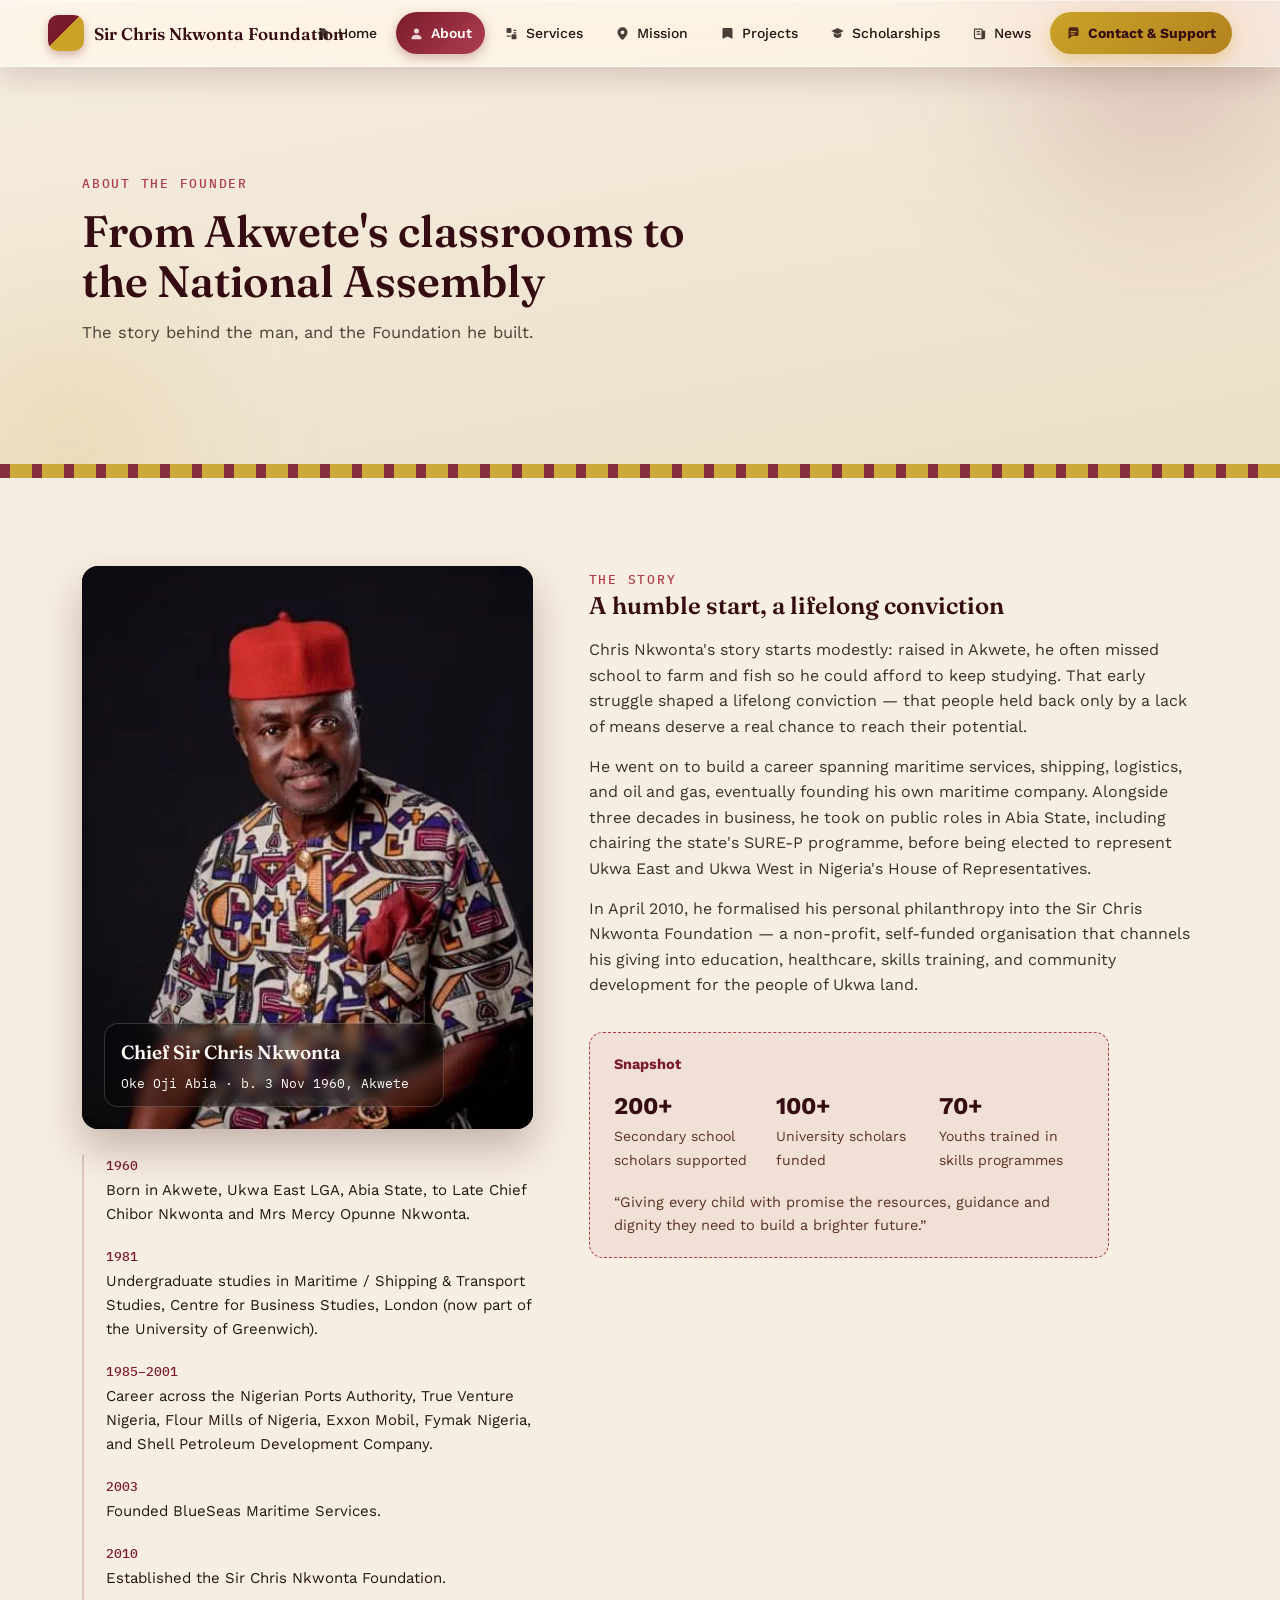
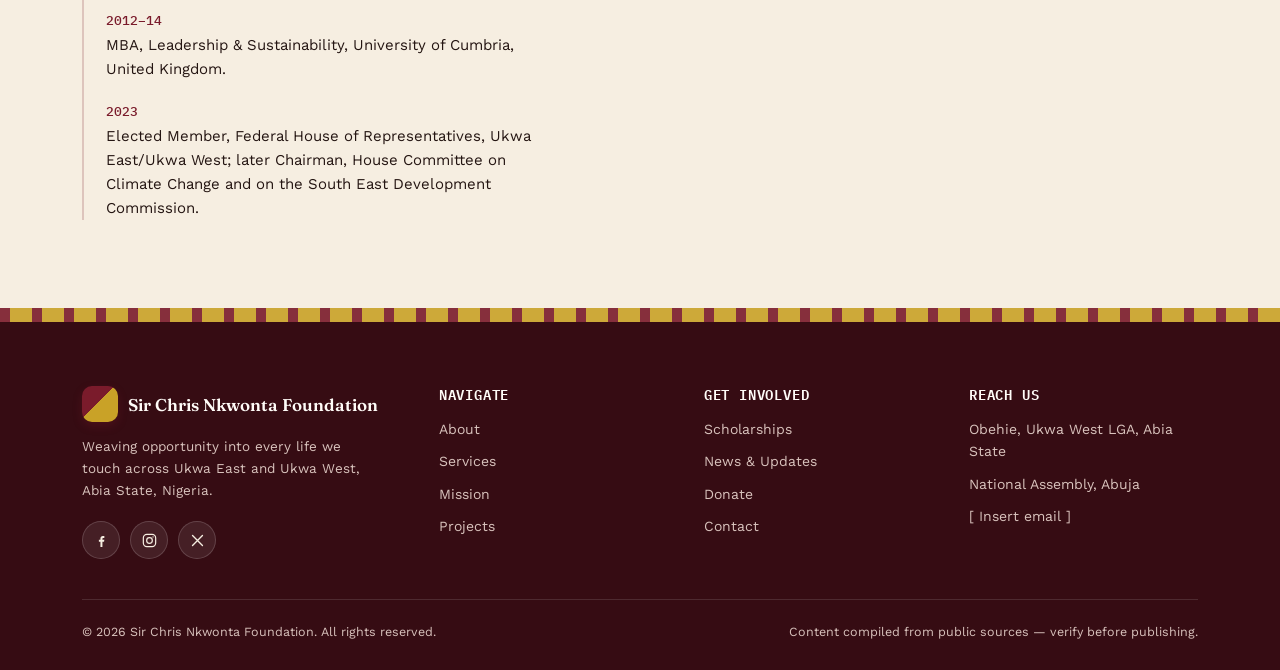
==== about.html @ 5f8edc41 "Nav menu roll back" ====
<!doctype html>
<html lang="en">
  <head>
    <meta charset="UTF-8" />
    <meta name="viewport" content="width=device-width, initial-scale=1.0" />
    <title>About &mdash; Sir Chris Nkwonta Foundation</title>
    <meta
      name="description"
      content="The story of Chief Sir Chris Nkwonta and the founding of his Foundation."
    />
    <link rel="preconnect" href="https://fonts.googleapis.com" />
    <link
      href="https://fonts.googleapis.com/css2?family=Fraunces:opsz,wght@9..144,400;9..144,500;9..144,600;9..144,700&family=Work+Sans:wght@400;500;600;700&family=IBM+Plex+Mono:wght@400;500&display=swap"
      rel="stylesheet"
    />
    <link rel="stylesheet" href="css/style.css" />
  </head>
  <body>
    <header>
      <div class="navbar">
        <a href="index.html" class="brand">
          <!-- Replace with <img src="assets/img/logo.png" alt="Sir Chris Nkwonta Foundation logo"> when available -->
          <span class="logo-slot"></span>
          Sir Chris Nkwonta Foundation
        </a>
        <button
          class="hamburger"
          id="hamburger"
          aria-label="Toggle menu"
          aria-expanded="false"
        >
          <span></span><span></span><span></span>
        </button>
        <nav class="links" id="navLinks">
          <a href="index.html">Home</a>
          <a href="about.html" class="active">About</a>
          <a href="services.html">Services</a>
          <a href="mission.html">Mission</a>
          <a href="projects.html">Projects</a>
          <a href="scholarships.html">Scholarships</a>
          <a href="news.html">News</a>
          <a href="contact.html" class="nav-cta">Contact & Support</a>
        </nav>
      </div>
    </header>

    <section class="page-hero">
      <div class="blob b1"></div>
      <div class="blob b2"></div>
      <div class="wrap">
        <div class="section-head" data-reveal>
          <span class="eyebrow">About the Founder</span>
          <h1>From Akwete's classrooms to the National Assembly</h1>
          <p>The story behind the man, and the Foundation he built.</p>
        </div>
      </div>
    </section>

    <div class="thread deep"></div>

    <section class="on-white">
      <div class="wrap">
        <div class="about-grid">
          <div data-reveal>
            <div class="portrait">
              <img
                src="assets/img/chris2.webp"
                alt="Portrait of Chief Sir Chris Nkwonta"
              />
              <div class="cap">
                <b>Chief Sir Chris Nkwonta</b>Oke Oji Abia &middot; b. 3 Nov
                1960, Akwete
              </div>
            </div>
            <div class="timeline">
              <div class="tl-item">
                <div class="yr">1960</div>
                <p>
                  Born in Akwete, Ukwa East LGA, Abia State, to Late Chief
                  Chibor Nkwonta and Mrs Mercy Opunne Nkwonta.
                </p>
              </div>
              <div class="tl-item">
                <div class="yr">1981</div>
                <p>
                  Undergraduate studies in Maritime / Shipping &amp; Transport
                  Studies, Centre for Business Studies, London (now part of the
                  University of Greenwich).
                </p>
              </div>
              <div class="tl-item">
                <div class="yr">1985&ndash;2001</div>
                <p>
                  Career across the Nigerian Ports Authority, True Venture
                  Nigeria, Flour Mills of Nigeria, Exxon Mobil, Fymak Nigeria,
                  and Shell Petroleum Development Company.
                </p>
              </div>
              <div class="tl-item">
                <div class="yr">2003</div>
                <p>Founded BlueSeas Maritime Services.</p>
              </div>
              <div class="tl-item">
                <div class="yr">2010</div>
                <p>Established the Sir Chris Nkwonta Foundation.</p>
              </div>
              <div class="tl-item">
                <div class="yr">2012&ndash;14</div>
                <p>
                  MBA, Leadership &amp; Sustainability, University of Cumbria,
                  United Kingdom.
                </p>
              </div>
              <div class="tl-item">
                <div class="yr">2023</div>
                <p>
                  Elected Member, Federal House of Representatives, Ukwa
                  East/Ukwa West; later Chairman, House Committee on Climate
                  Change and on the South East Development Commission.
                </p>
              </div>
            </div>
          </div>
          <div data-reveal>
            <span class="eyebrow">The Story</span>
            <h2>A humble start, a lifelong conviction</h2>
            <p style="margin-top: 18px; color: #3a3128">
              Chris Nkwonta's story starts modestly: raised in Akwete, he often
              missed school to farm and fish so he could afford to keep
              studying. That early struggle shaped a lifelong conviction &mdash;
              that people held back only by a lack of means deserve a real
              chance to reach their potential.
            </p>
            <p style="margin-top: 14px; color: #3a3128">
              He went on to build a career spanning maritime services, shipping,
              logistics, and oil and gas, eventually founding his own maritime
              company. Alongside three decades in business, he took on public
              roles in Abia State, including chairing the state's SURE-P
              programme, before being elected to represent Ukwa East and Ukwa
              West in Nigeria's House of Representatives.
            </p>
            <p style="margin-top: 14px; color: #3a3128">
              In April 2010, he formalised his personal philanthropy into the
              Sir Chris Nkwonta Foundation &mdash; a non-profit, self-funded
              organisation that channels his giving into education, healthcare,
              skills training, and community development for the people of Ukwa
              land.
            </p>
            <div class="notice about-snapshot" data-reveal>
              <b>Snapshot</b>
              <div class="notice-row">
                <div>
                  <strong>200+</strong>
                  <p>Secondary school scholars supported</p>
                </div>
                <div>
                  <strong>100+</strong>
                  <p>University scholars funded</p>
                </div>
                <div>
                  <strong>70+</strong>
                  <p>Youths trained in skills programmes</p>
                </div>
              </div>
              <p style="margin-top: 18px; color: #5a3121">
                “Giving every child with promise the resources, guidance and
                dignity they need to build a brighter future.”
              </p>
            </div>
          </div>
        </div>
      </div>
    </section>

    <div class="thread deep"></div>

    <footer>
      <div class="wrap">
        <div class="foot-grid">
          <div>
            <div class="brand">
              <!-- Replace with <img src="assets/img/logo.png" alt="Sir Chris Nkwonta Foundation logo"> when available -->
              <span class="logo-slot"></span>
              Sir Chris Nkwonta Foundation
            </div>
            <p class="foot-desc">
              Weaving opportunity into every life we touch across Ukwa East and
              Ukwa West, Abia State, Nigeria.
            </p>
            <div class="social-row">
              <a href="#" aria-label="Facebook"
                ><svg viewBox="0 0 24 24" fill="currentColor">
                  <path
                    d="M14 8.5h2V5.8h-2.2c-2 0-3.3 1.3-3.3 3.4V11H8.3v2.7H10.5V21h2.8v-7.3h2.3l.4-2.7h-2.7V9.3c0-.5.3-.8 1-.8z"
                  /></svg
              ></a>
              <a href="#" aria-label="Instagram"
                ><svg
                  viewBox="0 0 24 24"
                  fill="none"
                  stroke="currentColor"
                  stroke-width="1.7"
                >
                  <rect x="3.3" y="3.3" width="17.4" height="17.4" rx="5" />
                  <circle cx="12" cy="12" r="4" />
                  <circle
                    cx="17"
                    cy="7"
                    r="0.9"
                    fill="currentColor"
                    stroke="none"
                  /></svg
              ></a>
              <a href="#" aria-label="X (Twitter)"
                ><svg
                  viewBox="0 0 24 24"
                  fill="none"
                  stroke="currentColor"
                  stroke-width="1.9"
                  stroke-linecap="round"
                >
                  <path d="M5 5l14 14M19 5L5 19" /></svg
              ></a>
            </div>
          </div>
          <div>
            <h4>Navigate</h4>
            <ul>
              <li><a href="about.html">About</a></li>
              <li><a href="services.html">Services</a></li>
              <li><a href="mission.html">Mission</a></li>
              <li><a href="projects.html">Projects</a></li>
            </ul>
          </div>
          <div>
            <h4>Get Involved</h4>
            <ul>
              <li><a href="scholarships.html">Scholarships</a></li>
              <li><a href="news.html">News &amp; Updates</a></li>
              <li><a href="contact.html">Donate</a></li>
              <li><a href="contact.html">Contact</a></li>
            </ul>
          </div>
          <div>
            <h4>Reach Us</h4>
            <ul>
              <li>Obehie, Ukwa West LGA, Abia State</li>
              <li>National Assembly, Abuja</li>
              <li>[ Insert email ]</li>
            </ul>
          </div>
        </div>
        <div class="bottom">
          <span
            >&copy; <span class="js-year"></span> Sir Chris Nkwonta Foundation.
            All rights reserved.</span
          >
          <span
            >Content compiled from public sources &mdash; verify before
            publishing.</span
          >
        </div>
      </div>
    </footer>
    <script src="js/main.js"></script>
  </body>
</html>
---- css/style.css ----
/* =========================================================
   Sir Chris Nkwonta Foundation — shared stylesheet
   ========================================================= */

:root {
  --ink: #241512;
  --cloth: #f6eee1;
  --cloth-deep: #ecdfc7;
  --maroon: #7a1b2b;
  --maroon-deep: #360c13;
  --maroon-soft: #ae3e4e;
  --gold: #c9a227;
  --gold-soft: #e7cb6e;
  --white: #fffcf8;
  --max: 1180px;
  --glass-border: rgba(255, 255, 255, 0.28);
  --nav-h: 78px;
}

* {
  box-sizing: border-box;
  margin: 0;
  padding: 0;
}
html {
  scroll-behavior: smooth;
}

@media (prefers-reduced-motion: reduce) {
  html {
    scroll-behavior: auto;
  }
  * {
    animation-duration: 0.01ms !important;
    animation-iteration-count: 1 !important;
    transition-duration: 0.01ms !important;
    scroll-behavior: auto !important;
  }
}

body {
  font-family: "Work Sans", sans-serif;
  background: var(--cloth);
  color: var(--ink);
  line-height: 1.6;
  -webkit-font-smoothing: antialiased;
  overflow-x: hidden;
}

h1,
h2,
h3,
h4 {
  font-family: "Fraunces", serif;
  font-weight: 600;
  line-height: 1.14;
  color: var(--maroon-deep);
}
a {
  color: inherit;
  text-decoration: none;
}
img {
  max-width: 100%;
  display: block;
}
.wrap {
  max-width: var(--max);
  margin: 0 auto;
  padding: 0 32px;
  position: relative;
  z-index: 2;
}
.eyebrow {
  font-family: "IBM Plex Mono", monospace;
  font-size: 12.5px;
  letter-spacing: 0.14em;
  text-transform: uppercase;
  color: var(--maroon-soft);
  font-weight: 500;
}
.blob {
  position: absolute;
  border-radius: 50%;
  filter: blur(70px);
  pointer-events: none;
  z-index: 1;
}

.glass {
  background: rgba(255, 255, 255, 0.5);
  backdrop-filter: blur(18px) saturate(160%);
  -webkit-backdrop-filter: blur(18px) saturate(160%);
  border: 1px solid var(--glass-border);
  box-shadow: 0 12px 34px rgba(54, 12, 19, 0.14);
}
.glass-dark {
  background: rgba(255, 255, 255, 0.08);
  backdrop-filter: blur(18px) saturate(160%);
  -webkit-backdrop-filter: blur(18px) saturate(160%);
  border: 1px solid rgba(255, 255, 255, 0.18);
  box-shadow: 0 12px 34px rgba(0, 0, 0, 0.28);
}

/* =========================================================
   Woven plaid accent — decorative background pattern
   ========================================================= */
.weave-bg {
  position: absolute;
  inset: 0;
  opacity: 0.5;
  pointer-events: none;
  z-index: 1;
}

/* =========================================================
   Thread divider — stitches a light section to a dark one
   ========================================================= */
.thread {
  height: 14px;
  width: 100%;
  background-color: var(--maroon);
  background-image: repeating-linear-gradient(
    90deg,
    var(--gold) 0px,
    var(--gold) 10px,
    transparent 10px,
    transparent 16px,
    var(--maroon) 16px,
    var(--maroon) 26px,
    transparent 26px,
    transparent 32px
  );
  opacity: 0.9;
  position: relative;
  z-index: 2;
}
.thread.deep {
  background-color: var(--gold);
  background-image: repeating-linear-gradient(
    90deg,
    var(--maroon) 0px,
    var(--maroon) 10px,
    transparent 10px,
    transparent 16px,
    var(--gold) 16px,
    var(--gold) 26px,
    transparent 26px,
    transparent 32px
  );
}

/* =========================================================
   NAV — floating blurred capsule bar
   ========================================================= */
header {
  position: fixed;
  top: 0;
  left: 0;
  right: 0;
  z-index: 200;
  display: flex;
  justify-content: center;
  padding: 0;
  pointer-events: none;
}
.navbar {
  pointer-events: auto;
  width: 100%;
  max-width: none;
  display: flex;
  align-items: center;
  justify-content: space-between;
  padding: 12px clamp(18px, 4vw, 48px);
  border-radius: 0;
  background: rgba(255, 255, 255, 0.42);
  backdrop-filter: blur(26px) saturate(200%);
  -webkit-backdrop-filter: blur(26px) saturate(200%);
  border: 0;
  border-bottom: 1px solid rgba(255, 255, 255, 0.55);
  box-shadow:
    0 10px 30px rgba(54, 12, 19, 0.16),
    inset 0 1px 0 rgba(255, 255, 255, 0.5);
  transition:
    box-shadow 0.3s ease,
    background 0.3s ease,
    padding 0.3s ease;
}
header.scrolled .navbar {
  background: rgba(255, 255, 255, 0.68);
  box-shadow:
    0 14px 40px rgba(54, 12, 19, 0.24),
    inset 0 1px 0 rgba(255, 255, 255, 0.6);
  padding-top: 9px;
  padding-bottom: 9px;
}
.brand {
  display: flex;
  align-items: center;
  gap: 10px;
  font-family: "Fraunces", serif;
  font-weight: 600;
  font-size: 17px;
  color: var(--maroon-deep);
  white-space: nowrap;
  min-width: 0;
}
.logo-slot {
  width: 36px;
  height: 36px;
  border-radius: 10px;
  flex-shrink: 0;
  background: linear-gradient(
    135deg,
    var(--maroon) 0%,
    var(--maroon) 45%,
    var(--gold) 45%,
    var(--gold) 100%
  );
  box-shadow: 0 4px 10px rgba(122, 27, 43, 0.3);
  display: flex;
  align-items: center;
  justify-content: center;
}
.logo-slot img {
  width: 100%;
  height: 100%;
  object-fit: cover;
  border-radius: 10px;
}

nav.links {
  display: flex;
  gap: 6px;
  align-items: center;
}
nav.links a {
  --nav-icon: url("data:image/svg+xml,%3Csvg viewBox='0 0 24 24' xmlns='http://www.w3.org/2000/svg'%3E%3Cpath fill='black' d='M11 3.5a1.5 1.5 0 0 1 2 0l8 7.1a1 1 0 0 1-1.3 1.5l-.7-.6V20a1 1 0 0 1-1 1h-4.5a1 1 0 0 1-1-1v-5h-1v5a1 1 0 0 1-1 1H6a1 1 0 0 1-1-1v-8.5l-.7.6A1 1 0 0 1 3 10.6l8-7.1Z'/%3E%3C/svg%3E");
  display: inline-flex;
  align-items: center;
  justify-content: center;
  gap: 7px;
  padding: 10px 13px;
  font-size: 14px;
  font-weight: 500;
  color: var(--ink);
  border-radius: 999px;
  transition:
    color 0.15s ease,
    background 0.15s ease;
  position: relative;
  white-space: nowrap;
}
nav.links a::before {
  content: "";
  width: 15px;
  height: 15px;
  flex: 0 0 15px;
  background: currentColor;
  opacity: 0.82;
  -webkit-mask: var(--nav-icon) center/contain no-repeat;
  mask: var(--nav-icon) center/contain no-repeat;
}
nav.links a[href="about.html"] {
  --nav-icon: url("data:image/svg+xml,%3Csvg viewBox='0 0 24 24' xmlns='http://www.w3.org/2000/svg'%3E%3Cpath fill='black' d='M12 12a4 4 0 1 0 0-8 4 4 0 0 0 0 8Zm0 2c-4.4 0-8 2.2-8 5v1a1 1 0 0 0 1 1h14a1 1 0 0 0 1-1v-1c0-2.8-3.6-5-8-5Z'/%3E%3C/svg%3E");
}
nav.links a[href="services.html"] {
  --nav-icon: url("data:image/svg+xml,%3Csvg viewBox='0 0 24 24' xmlns='http://www.w3.org/2000/svg'%3E%3Cpath fill='black' d='M4 5a2 2 0 0 1 2-2h4a2 2 0 0 1 2 2v4a2 2 0 0 1-2 2H6a2 2 0 0 1-2-2V5Zm8 10a2 2 0 0 1 2-2h4a2 2 0 0 1 2 2v4a2 2 0 0 1-2 2h-4a2 2 0 0 1-2-2v-4ZM4 16a1 1 0 0 1 1-1h5a1 1 0 1 1 0 2H5a1 1 0 0 1-1-1Zm11-9a1 1 0 0 1 1-1h3a1 1 0 1 1 0 2h-3a1 1 0 0 1-1-1Zm0 4a1 1 0 0 1 1-1h3a1 1 0 1 1 0 2h-3a1 1 0 0 1-1-1Z'/%3E%3C/svg%3E");
}
nav.links a[href="mission.html"] {
  --nav-icon: url("data:image/svg+xml,%3Csvg viewBox='0 0 24 24' xmlns='http://www.w3.org/2000/svg'%3E%3Cpath fill='black' d='M12 2a8 8 0 0 0-8 8c0 5.3 6.6 11.2 6.9 11.5a1.6 1.6 0 0 0 2.2 0C13.4 21.2 20 15.3 20 10a8 8 0 0 0-8-8Zm0 11a3 3 0 1 1 0-6 3 3 0 0 1 0 6Z'/%3E%3C/svg%3E");
}
nav.links a[href="projects.html"] {
  --nav-icon: url("data:image/svg+xml,%3Csvg viewBox='0 0 24 24' xmlns='http://www.w3.org/2000/svg'%3E%3Cpath fill='black' d='M4 5a2 2 0 0 1 2-2h12a2 2 0 0 1 2 2v14a1 1 0 0 1-1.45.9L12 16.62 5.45 19.9A1 1 0 0 1 4 19V5Z'/%3E%3C/svg%3E");
}
nav.links a[href="scholarships.html"] {
  --nav-icon: url("data:image/svg+xml,%3Csvg viewBox='0 0 24 24' xmlns='http://www.w3.org/2000/svg'%3E%3Cpath fill='black' d='m12 3 10 5-10 5L2 8l10-5Zm6 8.2V15c0 2-3.6 4-6 4s-6-2-6-4v-3.8l5.1 2.55a2 2 0 0 0 1.8 0L18 11.2Z'/%3E%3C/svg%3E");
}
nav.links a[href="news.html"] {
  --nav-icon: url("data:image/svg+xml,%3Csvg viewBox='0 0 24 24' xmlns='http://www.w3.org/2000/svg'%3E%3Cpath fill='black' d='M5 4a2 2 0 0 0-2 2v12a3 3 0 0 0 3 3h12a3 3 0 0 0 3-3V8a1 1 0 0 0-1-1h-3V6a2 2 0 0 0-2-2H5Zm0 14V6h10v12a3 3 0 0 0 .17 1H6a1 1 0 0 1-1-1Zm2-9a1 1 0 0 1 1-1h4a1 1 0 1 1 0 2H8a1 1 0 0 1-1-1Zm0 4a1 1 0 0 1 1-1h5a1 1 0 1 1 0 2H8a1 1 0 0 1-1-1Z'/%3E%3C/svg%3E");
}
nav.links a[href="contact.html"] {
  --nav-icon: url("data:image/svg+xml,%3Csvg viewBox='0 0 24 24' xmlns='http://www.w3.org/2000/svg'%3E%3Cpath fill='black' d='M4 5a3 3 0 0 1 3-3h10a3 3 0 0 1 3 3v8a3 3 0 0 1-3 3H9.4l-3.7 3.7A1 1 0 0 1 4 19V5Zm4 3a1 1 0 0 0 0 2h8a1 1 0 1 0 0-2H8Zm0 4a1 1 0 1 0 0 2h5a1 1 0 1 0 0-2H8Z'/%3E%3C/svg%3E");
}
nav.links a:hover {
  color: var(--maroon);
  background: rgba(122, 27, 43, 0.06);
}
nav.links a.active {
  color: var(--white);
  background: linear-gradient(135deg, var(--maroon), var(--maroon-soft));
  font-weight: 600;
  box-shadow: 0 4px 12px rgba(122, 27, 43, 0.3);
}
.nav-cta {
  background: linear-gradient(135deg, var(--gold), #b3831f) !important;
  color: var(--maroon-deep) !important;
  padding: 10px 16px !important;
  font-weight: 700 !important;
  box-shadow: 0 6px 16px rgba(201, 162, 39, 0.35) !important;
}
.nav-cta.active {
  background: linear-gradient(135deg, var(--gold), #b3831f) !important;
  color: var(--maroon-deep) !important;
}

.hamburger {
  display: none;
  flex-direction: column;
  gap: 5px;
  background: none;
  border: none;
  cursor: pointer;
  padding: 10px;
  border-radius: 50%;
}
.hamburger span {
  width: 22px;
  height: 2px;
  background: var(--maroon-deep);
  border-radius: 2px;
  transition:
    transform 0.2s ease,
    opacity 0.2s ease;
}
.hamburger.open span:nth-child(1) {
  transform: translateY(7px) rotate(45deg);
}
.hamburger.open span:nth-child(2) {
  opacity: 0;
}
.hamburger.open span:nth-child(3) {
  transform: translateY(-7px) rotate(-45deg);
}

@media (max-width: 1200px) {
  .navbar {
    align-items: flex-start;
    flex-wrap: wrap;
    padding: 12px 18px;
  }
  nav.links {
    display: none;
    width: 100%;
    flex-direction: column;
    align-items: stretch;
    gap: 8px;
    margin-top: 12px;
    padding: 14px 0 6px;
    border-top: 1px solid rgba(122, 27, 43, 0.14);
  }
  nav.links.open {
    display: flex;
  }
  nav.links a {
    justify-content: flex-start;
    padding: 13px 14px;
    border-radius: 12px;
  }
  nav.links a::before {
    width: 17px;
    height: 17px;
    flex-basis: 17px;
  }
  nav.links a.active {
    box-shadow: none;
  }
  .hamburger {
    display: flex;
    margin-top: 0;
  }
}
@media (max-width: 520px) {
  .brand {
    font-size: 14.5px;
    max-width: calc(100% - 58px);
    white-space: normal;
    line-height: 1.2;
  }
  .logo-slot {
    width: 34px;
    height: 34px;
  }
  .hamburger {
    background: rgba(255, 255, 255, 0.32);
  }
}

/* =========================================================
   BUTTONS
   ========================================================= */
.btn {
  display: inline-block;
  padding: 14px 26px;
  border-radius: 28px;
  font-weight: 600;
  font-size: 15px;
  transition:
    transform 0.15s ease,
    box-shadow 0.15s ease;
  cursor: pointer;
  border: none;
}
.btn-primary {
  background: linear-gradient(135deg, var(--maroon), var(--maroon-soft));
  color: var(--white);
  box-shadow: 0 8px 20px rgba(122, 27, 43, 0.28);
}
.btn-primary:hover {
  transform: translateY(-2px);
  box-shadow: 0 12px 26px rgba(122, 27, 43, 0.38);
}
.btn-ghost {
  border: 1.5px solid var(--maroon);
  color: var(--maroon-deep);
  background: rgba(255, 255, 255, 0.4);
  backdrop-filter: blur(8px);
}
.btn-ghost:hover {
  background: rgba(122, 27, 43, 0.08);
}
.btn-view {
  font-family: "IBM Plex Mono", monospace;
  font-size: 11.5px;
  font-weight: 500;
  letter-spacing: 0.03em;
  padding: 9px 16px;
  border-radius: 20px;
  border: 1px solid rgba(122, 27, 43, 0.35);
  color: var(--maroon-deep);
  background: rgba(255, 255, 255, 0.55);
  backdrop-filter: blur(6px);
  cursor: pointer;
  white-space: nowrap;
  transition:
    background 0.15s ease,
    color 0.15s ease,
    transform 0.15s ease;
}
.btn-view:hover {
  background: var(--maroon);
  color: var(--white);
  transform: translateY(-1px);
}

/* =========================================================
   SECTIONS generic
   ========================================================= */
section {
  padding: 88px 0;
  position: relative;
}
.section-head {
  max-width: 640px;
  margin-bottom: 48px;
  position: relative;
  z-index: 2;
}
.section-head.center {
  max-width: 680px;
  margin-left: auto;
  margin-right: auto;
  text-align: center;
}
.section-head h1,
.section-head h2 {
  font-size: clamp(30px, 4vw, 44px);
  margin-top: 10px;
}
.section-head p {
  color: #4a3f34;
  margin-top: 14px;
  font-size: 16.5px;
}

section.on-white {
  background: var(--cloth);
}
section.on-maroon {
  background: linear-gradient(165deg, var(--maroon-deep) 0%, #250810 100%);
  color: var(--cloth);
}
section.on-maroon h1,
section.on-maroon h2,
section.on-maroon h3 {
  color: var(--white);
}
section.on-maroon .eyebrow {
  color: var(--gold-soft);
}
section.on-maroon p {
  color: #e3cfc9;
}
section.on-maroon .section-head p {
  color: #e3cfc9;
}
.blob.m1 {
  width: 380px;
  height: 380px;
  background: radial-gradient(
    circle,
    rgba(201, 162, 39, 0.22),
    transparent 70%
  );
  top: -80px;
  left: -100px;
}
.blob.m2 {
  width: 300px;
  height: 300px;
  background: radial-gradient(circle, rgba(174, 62, 78, 0.35), transparent 70%);
  bottom: -60px;
  right: -60px;
}

[data-reveal] {
  opacity: 0;
  transform: translateY(16px);
  transition:
    opacity 0.6s ease,
    transform 0.6s ease;
}
[data-reveal].in {
  opacity: 1;
  transform: translateY(0);
}

/* =========================================================
   PAGE HERO (interior pages)
   ========================================================= */
.page-hero {
  padding: 170px 0 70px;
  position: relative;
  overflow: hidden;
  background: linear-gradient(170deg, var(--cloth) 0%, var(--cloth-deep) 100%);
}
.page-hero .blob.b1 {
  width: 420px;
  height: 420px;
  background: radial-gradient(circle, rgba(122, 27, 43, 0.24), transparent 70%);
  top: -160px;
  right: -90px;
}
.page-hero .blob.b2 {
  width: 300px;
  height: 300px;
  background: radial-gradient(
    circle,
    rgba(201, 162, 39, 0.24),
    transparent 70%
  );
  bottom: -120px;
  left: -80px;
}

/* =========================================================
   HOME HERO — media slider
   ========================================================= */
.home-hero {
  position: sticky;
  top: 0;
  z-index: 0;
  height: 100vh;
  min-height: 640px;
  overflow: hidden;
  display: flex;
  align-items: center;
}
.slide-stage {
  position: absolute;
  inset: 0;
  z-index: 1;
}
.slide {
  position: absolute;
  inset: 0;
  opacity: 0;
  transition: opacity 1.4s ease;
  background-size: cover;
  background-position: center;
  background-repeat: no-repeat;
  background-color: transparent;
}
.slide.active {
  opacity: 1;
}
.slide video {
  width: 100%;
  height: 100%;
  object-fit: cover;
}
.slide .grad {
  position: absolute;
  inset: 0;
  background: var(
    --slide-grad,
    linear-gradient(135deg, var(--maroon-deep), var(--maroon))
  );
  opacity: 0.48;
  pointer-events: none;
}
.slide .caption-tag {
  position: absolute;
  bottom: 18px;
  right: 22px;
  font-family: "IBM Plex Mono", monospace;
  font-size: 10.5px;
  color: rgba(255, 255, 255, 0.55);
  letter-spacing: 0.04em;
  z-index: 2;
}
.home-hero::after {
  content: "";
  position: absolute;
  inset: 0;
  background: linear-gradient(
    180deg,
    rgba(20, 5, 9, 0.35) 0%,
    rgba(20, 5, 9, 0.6) 100%
  );
  z-index: 2;
}
.home-hero-inner {
  position: relative;
  z-index: 3;
  width: 100%;
}
.home-hero-inner .wrap {
  max-width: 820px;
}
.home-hero .eyebrow {
  color: var(--gold-soft);
}
.home-hero h1 {
  color: var(--white);
  font-size: clamp(30px, 5vw, 48px);
  margin: 16px 0 12px;
}
.home-hero .tagline {
  font-family: "Fraunces", serif;
  font-style: italic;
  font-size: clamp(19px, 2.6vw, 26px);
  color: var(--gold-soft);
  margin-bottom: 26px;
}
.home-hero p.lede {
  color: #f1e5da;
  font-size: 17px;
  max-width: 560px;
  margin-bottom: 34px;
}
.hero-ctas {
  display: flex;
  gap: 14px;
  flex-wrap: wrap;
  margin-bottom: 10px;
}
.slide-dots {
  position: absolute;
  bottom: 26px;
  left: 50%;
  transform: translateX(-50%);
  z-index: 3;
  display: flex;
  gap: 8px;
}
.slide-dots button {
  width: 8px;
  height: 8px;
  border-radius: 50%;
  border: none;
  background: rgba(255, 255, 255, 0.35);
  cursor: pointer;
  transition:
    background 0.2s ease,
    width 0.2s ease;
}
.slide-dots button.active {
  background: var(--gold);
  width: 22px;
  border-radius: 5px;
}
.scroll-cue {
  position: absolute;
  bottom: 26px;
  right: 32px;
  z-index: 3;
  color: rgba(255, 255, 255, 0.6);
  font-family: "IBM Plex Mono", monospace;
  font-size: 11px;
  display: flex;
  flex-direction: column;
  align-items: center;
  gap: 6px;
}
.scroll-cue .line {
  width: 1px;
  height: 26px;
  background: linear-gradient(180deg, rgba(255, 255, 255, 0.6), transparent);
  animation: cuePulse 1.8s ease-in-out infinite;
}
@keyframes cuePulse {
  0%,
  100% {
    opacity: 0.3;
  }
  50% {
    opacity: 1;
  }
}
@media (max-width: 520px) {
  .wrap {
    padding-left: 24px;
    padding-right: 24px;
  }
  .home-hero {
    min-height: 700px;
  }
  .home-hero .eyebrow {
    display: block;
    max-width: 100%;
    font-size: 11px;
    line-height: 1.8;
    overflow-wrap: anywhere;
  }
  .home-hero .tagline {
    font-size: 20px;
    line-height: 1.35;
    max-width: 100%;
    overflow-wrap: break-word;
  }
  .home-hero p.lede {
    font-size: 16px;
    max-width: 100%;
    overflow-wrap: break-word;
  }
  .hero-ctas {
    flex-direction: column;
    align-items: flex-start;
    max-width: 100%;
  }
  .hero-ctas .btn {
    width: 100%;
    max-width: 260px;
    text-align: center;
  }
  .scroll-cue {
    display: none;
  }
}

/* =========================================================
   HOME — overlapping page-stack section
   ========================================================= */
.stack-section {
  padding: 110px 0 130px;
  background: var(--cloth);
  position: relative;
  z-index: 4;
  overflow: hidden;
  box-shadow: 0 -34px 70px rgba(20, 5, 9, 0.22);
}
.stack-wrap {
  display: grid;
  grid-template-columns: 0.9fr 1.1fr;
  gap: 40px;
  align-items: center;
}
.stack-copy .eyebrow {
  margin-bottom: 10px;
}
.stack-copy p {
  color: #4a3f34;
  margin-top: 16px;
  font-size: 16px;
  max-width: 420px;
}
.stack-panel {
  position: relative;
  display: flex;
  flex-direction: column;
}
.stack-deck {
  position: relative;
  order: 1;
  height: 420px;
}
.stack-card {
  position: absolute;
  top: 0;
  left: 0;
  width: 78%;
  height: 100%;
  border-radius: 20px;
  padding: 28px;
  display: flex;
  flex-direction: column;
  justify-content: flex-end;
  transform-origin: bottom left;
  transition:
    transform 0.45s cubic-bezier(0.2, 0.8, 0.2, 1),
    box-shadow 0.3s ease,
    opacity 0.3s ease;
  box-shadow: 0 20px 40px rgba(54, 12, 19, 0.22);
  cursor: default;
  pointer-events: none;
  transform: translate(0, 0) rotate(0deg) scale(0.9);
  z-index: var(--stack-z, 1);
  background-size: cover;
  background-position: top center;
  background-repeat: no-repeat;
  background-color: rgba(20, 10, 6, 0.15);
}
.stack-card h3 {
  color: var(--white);
  font-size: 21px;
  margin-bottom: 6px;
}
.stack-card p {
  color: rgba(255, 255, 255, 0.82);
  font-size: 13.5px;
}
.stack-card .num {
  position: absolute;
  top: 22px;
  right: 26px;
  font-family: "IBM Plex Mono", monospace;
  color: rgba(255, 255, 255, 0.55);
  font-size: 13px;
}
.stack-card:nth-child(1) {
  background-image:
    linear-gradient(150deg, rgba(122, 27, 43, 0.94), rgba(54, 12, 19, 0.86)),
    url("../assets/img/chris.jpg");
}
.stack-card:nth-child(2) {
  background-image:
    linear-gradient(150deg, rgba(174, 62, 78, 0.94), rgba(122, 27, 43, 0.86)),
    url("../assets/img/chris2.webp");
}
.stack-card:nth-child(3) {
  background-image:
    linear-gradient(150deg, rgba(201, 162, 39, 0.92), rgba(169, 121, 31, 0.86)),
    url("https://images.unsplash.com/photo-1524504388940-b1c1722653e1?auto=format&fit=crop&w=1200&q=80");
}
.stack-card:nth-child(4) {
  background-image:
    linear-gradient(150deg, rgba(54, 12, 19, 0.94), rgba(28, 5, 9, 0.84)),
    url("https://images.unsplash.com/photo-1494790108377-be9c29b29330?auto=format&fit=crop&w=1200&q=80");
}
.stack-card:nth-child(5) {
  background-image:
    linear-gradient(150deg, rgba(122, 27, 43, 0.94), rgba(174, 62, 78, 0.84)),
    url("https://images.unsplash.com/photo-1500530855697-b586d89ba3ee?auto=format&fit=crop&w=1200&q=80");
}
.stack-card:nth-child(6) {
  background-image:
    linear-gradient(150deg, rgba(138, 46, 61, 0.94), rgba(54, 12, 19, 0.86)),
    url("https://images.unsplash.com/photo-1517694712202-14dd9538aa97?auto=format&fit=crop&w=1200&q=80");
}
.stack-card:nth-child(7) {
  background-image:
    linear-gradient(150deg, rgba(231, 203, 110, 0.92), rgba(174, 62, 78, 0.8)),
    url("https://images.unsplash.com/photo-1524504388940-b1c1722653e1?auto=format&fit=crop&w=1200&q=80");
}
.stack-deck.in .stack-card {
  transform: translate(var(--stack-x, 0), var(--stack-y, 0))
    rotate(var(--stack-r, 0deg));
}
.stack-card.is-front {
  box-shadow: 0 26px 50px rgba(54, 12, 19, 0.3);
  cursor: pointer;
  pointer-events: auto;
}
.stack-controls {
  position: absolute;
  inset: 0;
  z-index: 30;
  order: 2;
  pointer-events: none;
  display: flex;
  align-items: center;
  justify-content: center;
  gap: 14px;
  margin: 0;
  font-family: "IBM Plex Mono", monospace;
  font-size: 12px;
  letter-spacing: 0.1em;
  text-transform: uppercase;
  color: var(--maroon-deep);
}
.stack-controls span {
  display: none;
}
.stack-arrow {
  position: absolute;
  top: 50%;
  pointer-events: auto;
  transform: translateY(-50%);
  width: 44px;
  height: 44px;
  border-radius: 50%;
  border: 1px solid rgba(122, 27, 43, 0.25);
  background: rgba(255, 255, 255, 0.58);
  color: var(--maroon-deep);
  cursor: pointer;
  display: flex;
  align-items: center;
  justify-content: center;
  font-size: 19px;
  line-height: 1;
  box-shadow: 0 8px 20px rgba(54, 12, 19, 0.12);
  transition:
    background 0.15s ease,
    color 0.15s ease,
    transform 0.15s ease;
}
#stackPrev {
  left: -58px;
}
#stackNext {
  right: -18px;
}
.stack-arrow:hover {
  background: var(--maroon);
  color: var(--white);
  transform: translateY(-50%) translateY(-1px);
}
.stack-arrow:focus-visible {
  outline: 2px solid var(--gold);
  outline-offset: 3px;
}

@media (max-width: 900px) {
  .stack-wrap {
    grid-template-columns: 1fr;
    gap: 70px;
  }
  .stack-deck {
    height: 450px;
  }
  .stack-card {
    height: 360px;
  }
  .stack-controls {
    position: relative;
    inset: auto;
    order: 2;
    pointer-events: auto;
    margin-top: 34px;
    gap: 18px;
  }
  .stack-controls span {
    display: inline;
  }
  .stack-arrow {
    position: static;
    top: auto;
    transform: none;
  }
  .stack-arrow:hover {
    transform: translateY(-1px);
  }
}
@media (max-width: 520px) {
  .stack-section {
    padding: 78px 0 100px;
  }
  .stack-wrap {
    gap: 42px;
  }
  .stack-deck {
    height: 370px;
  }
  .stack-card {
    width: 88%;
    left: 6%;
    height: 300px;
    padding: 24px;
  }
  .stack-controls {
    margin-top: 30px;
  }
}

/* =========================================================
   ABOUT
   ========================================================= */
.about-grid {
  display: grid;
  grid-template-columns: 0.85fr 1.15fr;
  gap: 56px;
  align-items: start;
}
.portrait {
  aspect-ratio: 4/5;
  border-radius: 16px;
  position: relative;
  overflow: hidden;
  background: linear-gradient(
    160deg,
    var(--maroon) 0%,
    var(--maroon) 55%,
    var(--maroon-deep) 55%,
    var(--maroon-deep) 100%
  );
  display: flex;
  align-items: flex-end;
  padding: 0;
  box-shadow: 0 20px 40px rgba(54, 12, 19, 0.25);
}
.portrait img {
  position: absolute;
  inset: 0;
  width: 100%;
  height: 100%;
  object-fit: cover;
}
.portrait::before {
  content: "";
  position: absolute;
  inset: 0;
  background-image: repeating-linear-gradient(
    45deg,
    rgba(201, 162, 39, 0.14) 0 8px,
    transparent 8px 20px
  );
}
.portrait .cap {
  position: absolute;
  left: 22px;
  bottom: 22px;
  width: min(90%, 340px);
  z-index: 2;
  color: var(--white);
  font-family: "IBM Plex Mono", monospace;
  font-size: 12.5px;
  line-height: 1.5;
  background: rgba(0, 0, 0, 0.32);
  backdrop-filter: blur(6px);
  padding: 14px 16px;
  border-radius: 14px;
  border: 1px solid rgba(255, 255, 255, 0.18);
}
.portrait .cap b {
  display: block;
  font-family: "Fraunces", serif;
  font-size: 19px;
  font-weight: 600;
  margin-bottom: 7px;
}
.timeline {
  margin-top: 26px;
  border-left: 2px solid rgba(122, 27, 43, 0.2);
  padding-left: 22px;
  display: flex;
  flex-direction: column;
  gap: 20px;
}
.about-support,
.about-snapshot {
  margin: 34px 0 0;
  max-width: 520px;
  border: 1.5px dashed var(--maroon-soft);
  background: rgba(174, 62, 78, 0.08);
  border-radius: 14px;
  padding: 20px 24px;
  font-size: 14.5px;
  color: #5a3121;
  position: relative;
  z-index: 2;
}
.about-snapshot b,
.notice b {
  color: var(--maroon);
}
.notice-row {
  display: grid;
  grid-template-columns: repeat(3, minmax(0, 1fr));
  gap: 18px;
  margin-top: 18px;
}
.notice-row div {
  display: grid;
  gap: 6px;
}
.notice-row strong {
  display: block;
  font-size: 24px;
  line-height: 1.05;
  color: var(--maroon-deep);
}
.notice-row p {
  margin: 0;
  color: #5a3121;
  font-size: 14px;
  line-height: 1.7;
}
@media (max-width: 760px) {
  .about-snapshot {
    max-width: 100%;
  }
  .notice-row {
    grid-template-columns: repeat(2, minmax(0, 1fr));
  }
}
@media (max-width: 520px) {
  .notice-row {
    grid-template-columns: 1fr;
  }
}
.tl-item .yr {
  font-family: "IBM Plex Mono", monospace;
  font-size: 12.5px;
  color: var(--maroon);
  font-weight: 500;
}
.tl-item p {
  margin-top: 3px;
  font-size: 15px;
}
@media (max-width: 1000px) {
  .about-grid {
    grid-template-columns: repeat(2, minmax(0, 1fr));
    gap: 42px;
  }
  .portrait {
    aspect-ratio: 3 / 4;
  }
  .portrait .cap {
    left: 18px;
    bottom: 18px;
    width: min(82%, 320px);
    padding: 14px 16px;
    margin-bottom: 0;
    box-shadow: 0 18px 28px rgba(0, 0, 0, 0.18);
  }
  .timeline {
    margin-top: 32px;
    border-left: 2px solid rgba(122, 27, 43, 0.2);
    padding-left: 20px;
    display: grid;
    grid-template-columns: 1fr;
    gap: 16px;
  }
}
@media (max-width: 760px) {
  .about-grid {
    grid-template-columns: 1fr;
    gap: 32px;
  }
  .portrait {
    aspect-ratio: 4 / 5;
  }
  .portrait .cap {
    left: 14px;
    bottom: 14px;
    width: min(92%, 100%);
  }
  .timeline {
    border-left: none;
    padding-left: 0;
    display: grid;
    grid-template-columns: 1fr;
    gap: 18px;
  }
}
@media (max-width: 520px) {
  .about-grid {
    gap: 24px;
  }
  .portrait {
    aspect-ratio: 4 / 5;
  }
  .portrait .cap {
    left: 12px;
    bottom: 12px;
    width: min(92%, 100%);
  }
}

/* =========================================================
   SERVICES
   ========================================================= */
.card-grid {
  display: grid;
  grid-template-columns: repeat(3, 1fr);
  gap: 22px;
  position: relative;
  z-index: 2;
}
.card {
  border-radius: 16px;
  padding: 28px 26px;
  transition:
    transform 0.18s ease,
    box-shadow 0.18s ease;
}
.card:hover {
  transform: translateY(-4px);
  box-shadow: 0 18px 36px rgba(54, 12, 19, 0.18);
}
.card .ico {
  width: 42px;
  height: 42px;
  border-radius: 12px;
  margin-bottom: 16px;
  background: linear-gradient(135deg, var(--gold), var(--maroon));
  box-shadow: 0 6px 14px rgba(122, 27, 43, 0.28);
  display: flex;
  align-items: center;
  justify-content: center;
  color: var(--white);
}
.card .ico svg {
  width: 22px;
  height: 22px;
}
.card h3 {
  font-size: 19px;
  margin-bottom: 8px;
}
.card p {
  font-size: 14.5px;
  color: #5a4d3f;
}
@media (max-width: 900px) {
  .card-grid {
    grid-template-columns: 1fr 1fr;
  }
}
@media (max-width: 600px) {
  .card-grid {
    grid-template-columns: 1fr;
  }
}

/* =========================================================
   MISSION
   ========================================================= */
.mv-grid {
  display: grid;
  grid-template-columns: 1fr 1fr;
  gap: 28px;
  margin-bottom: 40px;
  position: relative;
  z-index: 2;
}
.mv-card {
  padding: 32px;
  border-radius: 16px;
}
.mv-card .eyebrow {
  margin-bottom: 10px;
}
.mv-card p {
  font-size: 17px;
  font-family: "Fraunces", serif;
  font-weight: 400;
  line-height: 1.5;
  color: var(--white) !important;
}
.values {
  display: flex;
  flex-wrap: wrap;
  gap: 12px;
  position: relative;
  z-index: 2;
}
.value-chip {
  font-family: "IBM Plex Mono", monospace;
  font-size: 12.5px;
  color: var(--cloth);
  padding: 8px 16px;
  border-radius: 20px;
}
@media (max-width: 760px) {
  .mv-grid {
    grid-template-columns: 1fr;
  }
}

/* =========================================================
   PROJECTS — Keke Napep intro + list
   ========================================================= */
.keke-road-wrap {
  position: relative;
  height: 64px;
  margin: 8px 0 34px;
  overflow: hidden;
}
.keke-road-wrap .road-line {
  position: absolute;
  left: 0;
  right: 0;
  top: 50%;
  transform: translateY(-50%);
  height: 4px;
  background-image: repeating-linear-gradient(
    90deg,
    var(--maroon) 0 18px,
    transparent 18px 32px
  );
  opacity: 0.7;
}
.keke {
  position: absolute;
  top: 50%;
  left: -140px;
  width: 96px;
  transform: translateY(-72%);
  animation: kekeDriveIn 2s cubic-bezier(0.25, 0.8, 0.3, 1) forwards;
  animation-delay: 0.15s;
}
.keke svg {
  width: 100%;
  display: block;
}
@keyframes kekeDriveIn {
  0% {
    left: -140px;
  }
  70% {
    left: calc(50% - 90px);
  }
  85% {
    left: calc(50% - 70px);
  }
  100% {
    left: calc(50% - 80px);
  }
}
.projects-intro-text {
  opacity: 0;
  transform: translateY(10px);
  animation: fadeUpIn 0.7s ease forwards;
  animation-delay: 1.65s;
}
@keyframes fadeUpIn {
  to {
    opacity: 1;
    transform: translateY(0);
  }
}
@media (prefers-reduced-motion: reduce) {
  .keke {
    animation: none;
    left: calc(50% - 80px);
  }
  .projects-intro-text {
    animation: none;
    opacity: 1;
    transform: none;
  }
}
@media (max-width: 600px) {
  .keke {
    width: 72px;
  }
}

.proj-list {
  display: flex;
  flex-direction: column;
  position: relative;
  z-index: 2;
  margin-top: 36px;
}
.proj-row {
  display: grid;
  grid-template-columns: 22px 1fr auto 120px;
  gap: 16px;
  align-items: center;
  padding: 22px 24px;
  border-radius: 14px;
  margin-bottom: 12px;
}
.proj-row .bullet {
  width: 9px;
  height: 9px;
  border-radius: 50%;
  background: linear-gradient(135deg, var(--gold), var(--maroon));
  box-shadow: 0 0 0 4px rgba(201, 162, 39, 0.15);
}
.proj-row h4 {
  font-size: 17px;
  font-weight: 600;
  color: var(--maroon-deep);
  font-family: "Fraunces", serif;
  margin-bottom: 4px;
}
.proj-row p {
  font-size: 14.5px;
  color: #5a4d3f;
}
.proj-row .tag {
  font-family: "IBM Plex Mono", monospace;
  font-size: 11px;
  text-align: right;
  color: var(--maroon-soft);
  text-transform: uppercase;
  letter-spacing: 0.06em;
}
@media (max-width: 760px) {
  .proj-row {
    grid-template-columns: 16px 1fr;
    row-gap: 8px;
  }
  .proj-row .tag {
    grid-column: 2;
    text-align: left;
  }
  .proj-row .btn-view {
    grid-column: 1/-1;
    justify-self: start;
    margin-top: 6px;
  }
}

/* =========================================================
   SCHOLARSHIPS
   ========================================================= */
.schol-grid {
  display: grid;
  grid-template-columns: repeat(3, 1fr);
  gap: 22px;
  margin-bottom: 36px;
  position: relative;
  z-index: 2;
}
.schol-card {
  border-radius: 18px;
  overflow: hidden;
  display: flex;
  flex-direction: column;
}
.schol-cover {
  height: 190px;
  position: relative;
  display: flex;
  align-items: flex-end;
  padding: 20px 24px;
}
.schol-cover .n {
  font-family: "IBM Plex Mono", monospace;
  font-size: 36px;
  color: rgba(255, 255, 255, 0.88);
  position: absolute;
  top: 18px;
  right: 18px;
}
.schol-cover h3 {
  color: var(--white);
  font-size: 20px;
  position: relative;
  z-index: 2;
}
.schol-cover::before {
  content: "";
  position: absolute;
  inset: 0;
  background-image: repeating-linear-gradient(
    45deg,
    rgba(255, 255, 255, 0.08) 0 8px,
    transparent 8px 20px
  );
}
.cov-1 {
  background: linear-gradient(135deg, var(--maroon), var(--maroon-deep));
}
.cov-2 {
  background: linear-gradient(135deg, var(--gold), var(--maroon));
}
.cov-3 {
  background: linear-gradient(135deg, var(--maroon-soft), var(--maroon-deep));
}
.schol-body {
  padding: 24px 26px 24px 24px;
  display: flex;
  flex-direction: column;
  gap: 14px;
  flex: 1;
}
.schol-body ul {
  padding-left: 18px;
  font-size: 14px;
  color: #4a3f34;
  display: flex;
  flex-direction: column;
  gap: 6px;
}
.schol-body .btn-view {
  align-self: flex-start;
  margin-top: auto;
}
@media (max-width: 900px) {
  .schol-grid {
    grid-template-columns: 1fr;
  }
}

.notice {
  border: 1.5px dashed var(--maroon-soft);
  background: rgba(174, 62, 78, 0.08);
  border-radius: 14px;
  padding: 20px 24px;
  font-size: 14.5px;
  color: #5a3121;
  position: relative;
  z-index: 2;
}
.notice b {
  color: var(--maroon);
}

/* =========================================================
   NEWS — page-turn reveal
   ========================================================= */
.news-list {
  display: flex;
  flex-direction: column;
  gap: 18px;
  position: relative;
  z-index: 2;
  perspective: 1400px;
}
.news-card {
  border-radius: 16px;
  padding: 26px 28px;
  transform-origin: top center;
  opacity: 0;
  transform: rotateX(-70deg) translateY(-10px);
  transition:
    transform 0.7s cubic-bezier(0.2, 0.7, 0.2, 1),
    opacity 0.5s ease;
  display: grid;
  grid-template-columns: 100px 1fr;
  gap: 22px;
  align-items: start;
}
.news-card.flip-in {
  opacity: 1;
  transform: rotateX(0) translateY(0);
}
.news-card .date {
  font-family: "IBM Plex Mono", monospace;
  font-size: 12px;
  color: var(--maroon-soft);
  line-height: 1.5;
}
.news-card .date b {
  display: block;
  font-size: 22px;
  color: var(--maroon-deep);
  font-family: "Fraunces", serif;
  font-weight: 600;
}
.news-card h3 {
  font-size: 19px;
  margin-bottom: 8px;
}
.news-card p {
  font-size: 14.5px;
  color: #5a4d3f;
  margin-bottom: 10px;
}
.news-card a.src {
  font-family: "IBM Plex Mono", monospace;
  font-size: 11.5px;
  color: var(--maroon);
  text-decoration: underline;
}
@media (prefers-reduced-motion: reduce) {
  .news-card {
    opacity: 1;
    transform: none;
    transition: none;
  }
}
@media (max-width: 600px) {
  .news-card {
    grid-template-columns: 1fr;
    gap: 8px;
  }
  .news-card .date {
    display: flex;
    gap: 8px;
    align-items: baseline;
  }
}

/* =========================================================
   CONTACT
   ========================================================= */
.contact-grid {
  display: grid;
  grid-template-columns: 1fr 1fr;
  gap: 56px;
  position: relative;
  z-index: 2;
}
.info-block {
  margin-bottom: 26px;
}
.info-block .eyebrow {
  display: block;
  margin-bottom: 6px;
}
.info-block p {
  color: #e3cfc9;
}
form {
  display: flex;
  flex-direction: column;
  gap: 14px;
}
label {
  font-size: 12.5px;
  font-family: "IBM Plex Mono", monospace;
  text-transform: uppercase;
  letter-spacing: 0.06em;
  color: var(--gold-soft);
}
input,
textarea,
select {
  padding: 12px 14px;
  border-radius: 10px;
  border: 1px solid rgba(255, 255, 255, 0.25);
  background: rgba(255, 255, 255, 0.06);
  backdrop-filter: blur(6px);
  font-family: "Work Sans", sans-serif;
  font-size: 14.5px;
  color: var(--white);
  caret-color: var(--white);
}
select {
  color: var(--white);
  background: rgba(122, 27, 43, 0.24);
  appearance: none;
  -webkit-appearance: none;
  -moz-appearance: none;
  padding-right: 40px;
  background-image: url("data:image/svg+xml,%3Csvg xmlns='http://www.w3.org/2000/svg' viewBox='0 0 16 16'%3E%3Cpath fill='%23ffffff' d='M4.646 6.646a.5.5 0 0 1 .708 0L8 9.293l2.646-2.647a.5.5 0 0 1 .708.708l-3 3a.5.5 0 0 1-.708 0l-3-3a.5.5 0 0 1 0-.708z'/%3E%3C/svg%3E");
  background-repeat: no-repeat;
  background-position: right 14px center;
  background-size: 12px;
  cursor: pointer;
}
select option {
  color: #000;
  background: #fff;
}
input::placeholder,
textarea::placeholder {
  color: rgba(255, 255, 255, 0.75);
}
textarea {
  resize: vertical;
  min-height: 110px;
}
.field {
  display: flex;
  flex-direction: column;
  gap: 6px;
}
.support-row {
  display: flex;
  gap: 12px;
  flex-wrap: wrap;
  margin-top: 8px;
}
.support-chip {
  border-radius: 12px;
  padding: 14px 16px;
  flex: 1;
  min-width: 150px;
  font-size: 13.5px;
  color: #e3cfc9;
}
.support-chip b {
  display: block;
  font-family: "Fraunces", serif;
  font-size: 16px;
  color: var(--white);
  margin-bottom: 4px;
}
.map-slot {
  border-radius: 16px;
  height: 220px;
  display: flex;
  align-items: center;
  justify-content: center;
  font-family: "IBM Plex Mono", monospace;
  font-size: 12px;
  color: rgba(255, 255, 255, 0.5);
  border: 1.5px dashed rgba(255, 255, 255, 0.25);
  margin-top: 18px;
}
@media (max-width: 900px) {
  .contact-grid {
    grid-template-columns: 1fr;
  }
}

/* =========================================================
   FOOTER — classic, consistent across pages
   ========================================================= */
footer {
  background: var(--maroon-deep);
  color: #d9c3bd;
  padding: 64px 0 28px;
}
.home-page footer {
  position: relative;
  z-index: 6;
  margin-top: 0;
  padding-top: 44px;
}
.foot-grid {
  display: grid;
  grid-template-columns: 1.4fr 1fr 1fr 1fr;
  gap: 36px;
  margin-bottom: 40px;
}
footer .brand {
  color: var(--white);
  margin-bottom: 14px;
}
footer .foot-desc {
  max-width: 280px;
  font-size: 13.5px;
  margin-bottom: 20px;
}
footer h4 {
  color: var(--white);
  font-size: 13.5px;
  letter-spacing: 0.06em;
  text-transform: uppercase;
  font-family: "IBM Plex Mono", monospace;
  margin-bottom: 16px;
}
footer ul {
  list-style: none;
  display: flex;
  flex-direction: column;
  gap: 10px;
  font-size: 14px;
}
footer ul a {
  transition: color 0.15s ease;
}
footer ul a:hover {
  color: var(--gold-soft);
}
.social-row {
  display: flex;
  gap: 10px;
}
.social-row a {
  width: 38px;
  height: 38px;
  border-radius: 50%;
  display: flex;
  align-items: center;
  justify-content: center;
  background: rgba(255, 255, 255, 0.08);
  border: 1px solid rgba(255, 255, 255, 0.16);
  color: var(--cloth);
  transition:
    background 0.2s ease,
    color 0.2s ease,
    transform 0.2s ease;
}
.social-row a:hover {
  background: var(--gold);
  color: var(--maroon-deep);
  transform: translateY(-2px);
}
.social-row svg {
  width: 17px;
  height: 17px;
}
footer .bottom {
  border-top: 1px solid rgba(255, 255, 255, 0.12);
  padding-top: 22px;
  font-size: 12.5px;
  display: flex;
  justify-content: space-between;
  flex-wrap: wrap;
  gap: 10px;
}
@media (max-width: 820px) {
  .foot-grid {
    grid-template-columns: 1fr 1fr;
  }
}
@media (max-width: 520px) {
  .foot-grid {
    grid-template-columns: 1fr;
  }
}

::selection {
  background: var(--gold-soft);
  color: var(--maroon-deep);
}

/* =========================================================
   Photo placeholder slots
   ========================================================= */
.photo-card {
  display: flex;
  flex-direction: column;
  gap: 12px;
}
.photo-card__image,
.photo-card__placeholder {
  min-height: 360px;
  border-radius: 20px;
  overflow: hidden;
  background-size: cover;
  background-position: center;
  background-repeat: no-repeat;
  box-shadow: 0 24px 42px rgba(20, 5, 9, 0.24);
  border: 1px solid rgba(255, 255, 255, 0.14);
}
.photo-card__placeholder {
  background: rgba(255, 255, 255, 0.08);
  border-style: dashed;
  display: flex;
  align-items: center;
  justify-content: center;
  padding: 32px;
  text-align: center;
  min-height: 320px;
}
.photo-card__placeholder svg {
  width: 34px;
  height: 34px;
  opacity: 0.6;
  margin-bottom: 12px;
}
.photo-card__placeholder span {
  display: block;
  font-family: "IBM Plex Mono", monospace;
  font-size: 13px;
  color: rgba(255, 255, 255, 0.75);
  line-height: 1.6;
}
.photo-card__caption {
  color: #ecdccb;
  font-size: 14px;
  line-height: 1.65;
  min-height: 48px;
}

/* =========================================================
   Modal (shared: projects + scholarships detail view)
   ========================================================= */
.modal-overlay {
  position: fixed;
  inset: 0;
  background: rgba(20, 5, 9, 0.72);
  backdrop-filter: blur(6px);
  display: flex;
  align-items: center;
  justify-content: center;
  z-index: 1000;
  padding: 24px;
  opacity: 0;
  pointer-events: none;
  transition: opacity 0.25s ease;
}
.modal-overlay.open {
  opacity: 1;
  pointer-events: auto;
}
.modal-panel {
  max-width: 860px;
  width: 100%;
  max-height: 92vh;
  overflow-y: auto;
  padding: 40px;
  border-radius: 24px;
  position: relative;
  transform: translateY(14px);
  transition: transform 0.25s ease;
  background: linear-gradient(
    165deg,
    rgba(74, 17, 27, 0.96),
    rgba(23, 5, 10, 0.98)
  );
  border: 1px solid rgba(201, 162, 39, 0.35);
  box-shadow: 0 34px 70px rgba(0, 0, 0, 0.45);
}
.modal-overlay.open .modal-panel {
  transform: translateY(0);
}
.modal-close {
  position: absolute;
  top: 20px;
  right: 20px;
  width: 36px;
  height: 36px;
  border-radius: 50%;
  background: rgba(255, 255, 255, 0.1);
  border: 1px solid rgba(255, 255, 255, 0.2);
  color: var(--white);
  font-size: 20px;
  cursor: pointer;
  display: flex;
  align-items: center;
  justify-content: center;
}
.modal-close:hover {
  background: rgba(255, 255, 255, 0.2);
}
.modal-panel h3 {
  color: var(--white);
  font-size: 26px;
  margin: 8px 0 20px;
}
.modal-panel .eyebrow {
  color: var(--gold-soft);
}
.modal-gallery {
  display: grid;
  grid-template-columns: repeat(2, minmax(0, 1fr));
  gap: 18px;
  margin-bottom: 26px;
}
@media (max-width: 920px) {
  .modal-gallery {
    grid-template-columns: 1fr;
  }
}
@media (max-width: 560px) {
  .modal-gallery {
    gap: 14px;
  }
}
.modal-writeup p {
  color: #ecdccb;
  font-size: 15px;
  line-height: 1.65;
  margin-bottom: 12px;
}
.modal-source {
  font-family: "IBM Plex Mono", monospace;
  font-size: 12px;
  color: var(--gold-soft);
  margin-top: 18px;
  border-top: 1px solid rgba(255, 255, 255, 0.15);
  padding-top: 16px;
  display: flex;
  flex-direction: column;
  gap: 6px;
}
.modal-source a {
  text-decoration: underline;
}

/* =========================================================
   Stats row (used on Home + About)
   ========================================================= */
.stats-row {
  display: grid;
  grid-template-columns: repeat(4, 1fr);
  gap: 18px;
  max-width: 900px;
}
.stat {
  border-left: 2px solid var(--gold);
  padding: 10px 0 10px 14px;
}
.stat .num {
  font-family: "IBM Plex Mono", monospace;
  font-size: 26px;
  font-weight: 500;
  color: var(--white);
}
.stat .label {
  font-size: 12.5px;
  color: rgba(255, 255, 255, 0.65);
  margin-top: 2px;
}
@media (max-width: 700px) {
  .stats-row {
    grid-template-columns: repeat(2, 1fr);
  }
}
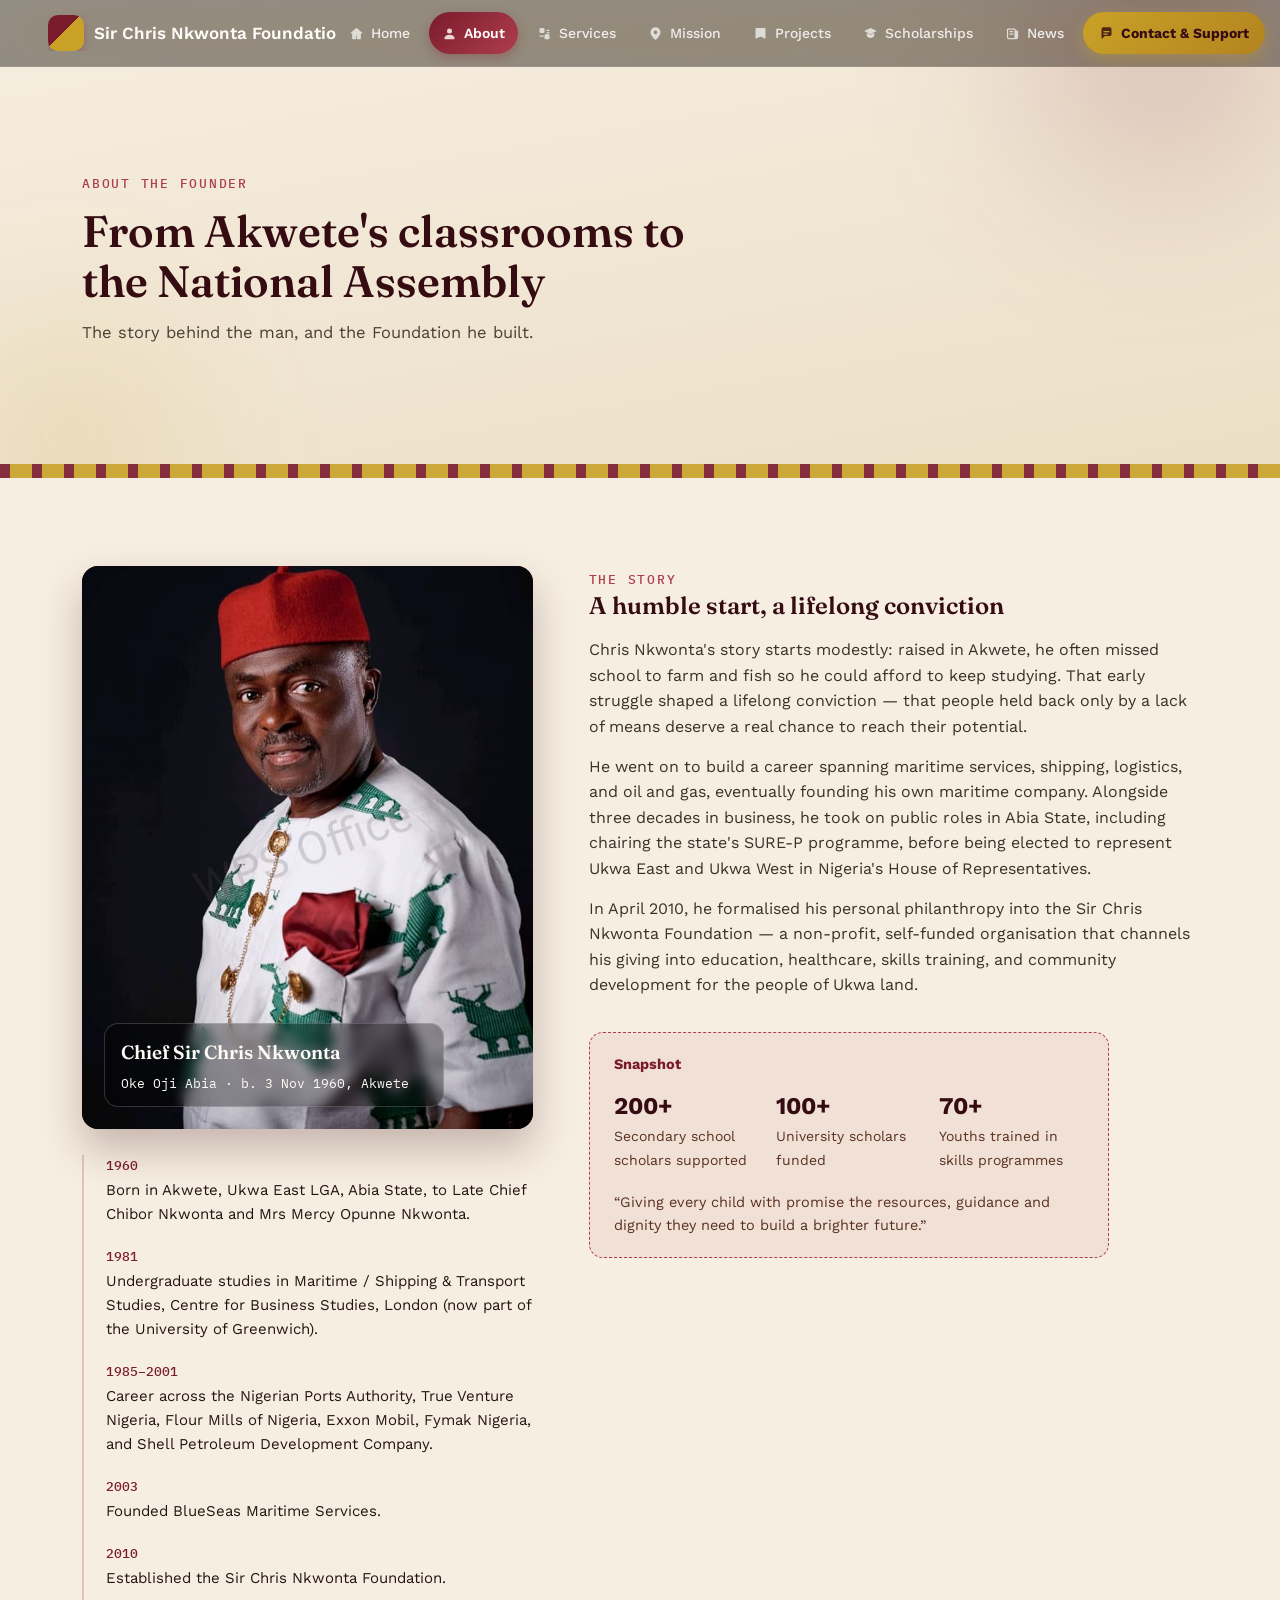
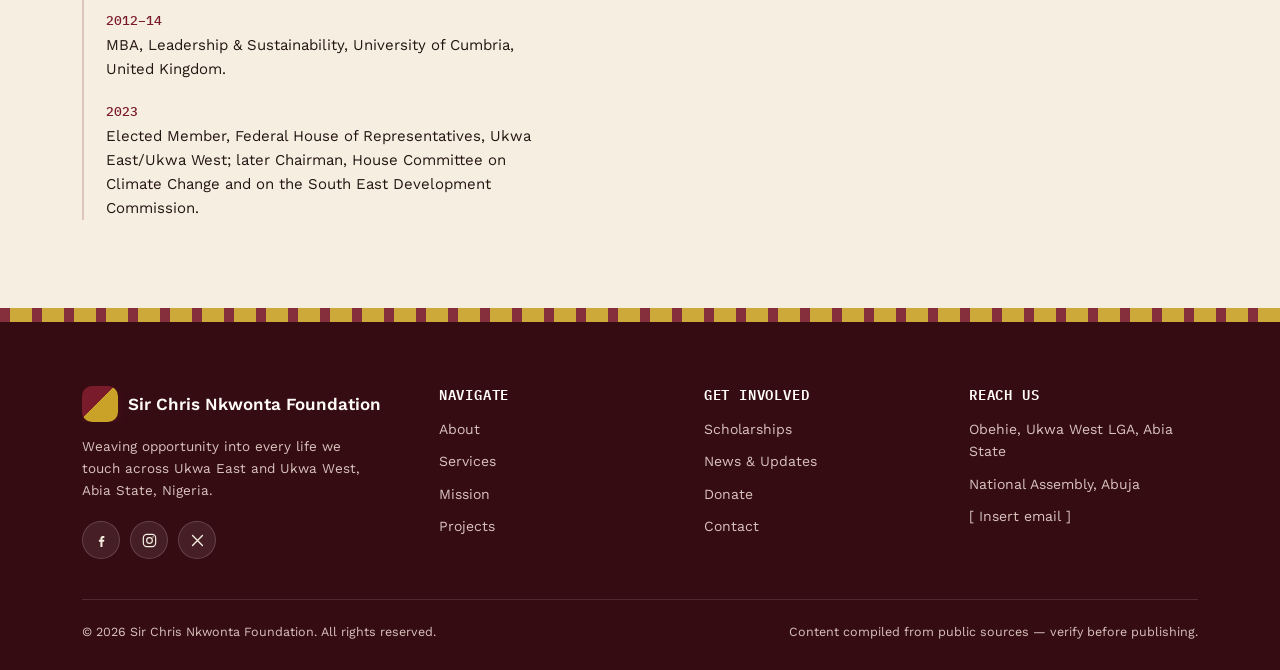
==== commit f034b5e7: "nav bar upgrade" ====
--- a/about.html
+++ b/about.html
@@ -64,7 +64,7 @@
           <div data-reveal>
             <div class="portrait">
               <img
-                src="assets/img/chris2.webp"
+                src="assets/img/chris.jpg"
                 alt="Portrait of Chief Sir Chris Nkwonta"
               />
               <div class="cap">
--- a/css/style.css
+++ b/css/style.css
@@ -24,6 +24,7 @@
 }
 html {
   scroll-behavior: smooth;
+  overflow-x: hidden;
 }
 
 @media (prefers-reduced-motion: reduce) {
@@ -45,6 +46,10 @@
   line-height: 1.6;
   -webkit-font-smoothing: antialiased;
   overflow-x: hidden;
+  min-width: 0;
+}
+body.no-scroll {
+  overflow: hidden;
 }
 
 h1,
@@ -158,6 +163,8 @@
   top: 0;
   left: 0;
   right: 0;
+  width: 100%;
+  overflow-x: hidden;
   z-index: 200;
   display: flex;
   justify-content: center;
@@ -167,30 +174,30 @@
 .navbar {
   pointer-events: auto;
   width: 100%;
-  max-width: none;
+  max-width: 100%;
+  min-width: 0;
+  box-sizing: border-box;
   display: flex;
   align-items: center;
   justify-content: space-between;
   padding: 12px clamp(18px, 4vw, 48px);
   border-radius: 0;
-  background: rgba(255, 255, 255, 0.42);
+  background: rgba(23, 23, 23, 0.45);
   backdrop-filter: blur(26px) saturate(200%);
   -webkit-backdrop-filter: blur(26px) saturate(200%);
   border: 0;
-  border-bottom: 1px solid rgba(255, 255, 255, 0.55);
+  border-bottom: 1px solid rgba(255, 255, 255, 0.08);
   box-shadow:
-    0 10px 30px rgba(54, 12, 19, 0.16),
-    inset 0 1px 0 rgba(255, 255, 255, 0.5);
+    0 10px 30px rgba(0, 0, 0, 0.4);
   transition:
     box-shadow 0.3s ease,
     background 0.3s ease,
     padding 0.3s ease;
 }
 header.scrolled .navbar {
-  background: rgba(255, 255, 255, 0.68);
+  background: rgba(23, 23, 23, 0.45);
   box-shadow:
-    0 14px 40px rgba(54, 12, 19, 0.24),
-    inset 0 1px 0 rgba(255, 255, 255, 0.6);
+    0 14px 40px rgba(0, 0, 0, 0.5);
   padding-top: 9px;
   padding-bottom: 9px;
 }
@@ -198,12 +205,15 @@
   display: flex;
   align-items: center;
   gap: 10px;
-  font-family: "Fraunces", serif;
+  font-family: "Work Sans", sans-serif;
   font-weight: 600;
   font-size: 17px;
-  color: var(--maroon-deep);
+  color: var(--white);
   white-space: nowrap;
   min-width: 0;
+  flex: 1 1 auto;
+  overflow: hidden;
+  text-overflow: ellipsis;
 }
 .logo-slot {
   width: 36px;
@@ -233,9 +243,10 @@
   display: flex;
   gap: 6px;
   align-items: center;
+  min-width: 0;
 }
 nav.links a {
-  --nav-icon: url("data:image/svg+xml,%3Csvg viewBox='0 0 24 24' xmlns='http://www.w3.org/2000/svg'%3E%3Cpath fill='black' d='M11 3.5a1.5 1.5 0 0 1 2 0l8 7.1a1 1 0 0 1-1.3 1.5l-.7-.6V20a1 1 0 0 1-1 1h-4.5a1 1 0 0 1-1-1v-5h-1v5a1 1 0 0 1-1 1H6a1 1 0 0 1-1-1v-8.5l-.7.6A1 1 0 0 1 3 10.6l8-7.1Z'/%3E%3C/svg%3E");
+  --nav-icon: url("data:image/svg+xml,%3Csvg viewBox='0 0 24 24' xmlns='http://www.w3.org/2000/svg'%3E%3Cpath fill='white' d='M11 3.5a1.5 1.5 0 0 1 2 0l8 7.1a1 1 0 0 1-1.3 1.5l-.7-.6V20a1 1 0 0 1-1 1h-4.5a1 1 0 0 1-1-1v-5h-1v5a1 1 0 0 1-1 1H6a1 1 0 0 1-1-1v-8.5l-.7.6A1 1 0 0 1 3 10.6l8-7.1Z'/%3E%3C/svg%3E");
   display: inline-flex;
   align-items: center;
   justify-content: center;
@@ -243,7 +254,7 @@
   padding: 10px 13px;
   font-size: 14px;
   font-weight: 500;
-  color: var(--ink);
+  color: rgba(255, 255, 255, 0.85);
   border-radius: 999px;
   transition:
     color 0.15s ease,
@@ -262,29 +273,29 @@
   mask: var(--nav-icon) center/contain no-repeat;
 }
 nav.links a[href="about.html"] {
-  --nav-icon: url("data:image/svg+xml,%3Csvg viewBox='0 0 24 24' xmlns='http://www.w3.org/2000/svg'%3E%3Cpath fill='black' d='M12 12a4 4 0 1 0 0-8 4 4 0 0 0 0 8Zm0 2c-4.4 0-8 2.2-8 5v1a1 1 0 0 0 1 1h14a1 1 0 0 0 1-1v-1c0-2.8-3.6-5-8-5Z'/%3E%3C/svg%3E");
+  --nav-icon: url("data:image/svg+xml,%3Csvg viewBox='0 0 24 24' xmlns='http://www.w3.org/2000/svg'%3E%3Cpath fill='white' d='M12 12a4 4 0 1 0 0-8 4 4 0 0 0 0 8Zm0 2c-4.4 0-8 2.2-8 5v1a1 1 0 0 0 1 1h14a1 1 0 0 0 1-1v-1c0-2.8-3.6-5-8-5Z'/%3E%3C/svg%3E");
 }
 nav.links a[href="services.html"] {
-  --nav-icon: url("data:image/svg+xml,%3Csvg viewBox='0 0 24 24' xmlns='http://www.w3.org/2000/svg'%3E%3Cpath fill='black' d='M4 5a2 2 0 0 1 2-2h4a2 2 0 0 1 2 2v4a2 2 0 0 1-2 2H6a2 2 0 0 1-2-2V5Zm8 10a2 2 0 0 1 2-2h4a2 2 0 0 1 2 2v4a2 2 0 0 1-2 2h-4a2 2 0 0 1-2-2v-4ZM4 16a1 1 0 0 1 1-1h5a1 1 0 1 1 0 2H5a1 1 0 0 1-1-1Zm11-9a1 1 0 0 1 1-1h3a1 1 0 1 1 0 2h-3a1 1 0 0 1-1-1Zm0 4a1 1 0 0 1 1-1h3a1 1 0 1 1 0 2h-3a1 1 0 0 1-1-1Z'/%3E%3C/svg%3E");
+  --nav-icon: url("data:image/svg+xml,%3Csvg viewBox='0 0 24 24' xmlns='http://www.w3.org/2000/svg'%3E%3Cpath fill='white' d='M4 5a2 2 0 0 1 2-2h4a2 2 0 0 1 2 2v4a2 2 0 0 1-2 2H6a2 2 0 0 1-2-2V5Zm8 10a2 2 0 0 1 2-2h4a2 2 0 0 1 2 2v4a2 2 0 0 1-2 2h-4a2 2 0 0 1-2-2v-4ZM4 16a1 1 0 0 1 1-1h5a1 1 0 1 1 0 2H5a1 1 0 0 1-1-1Zm11-9a1 1 0 0 1 1-1h3a1 1 0 1 1 0 2h-3a1 1 0 0 1-1-1Zm0 4a1 1 0 0 1 1-1h3a1 1 0 1 1 0 2h-3a1 1 0 0 1-1-1Z'/%3E%3C/svg%3E");
 }
 nav.links a[href="mission.html"] {
-  --nav-icon: url("data:image/svg+xml,%3Csvg viewBox='0 0 24 24' xmlns='http://www.w3.org/2000/svg'%3E%3Cpath fill='black' d='M12 2a8 8 0 0 0-8 8c0 5.3 6.6 11.2 6.9 11.5a1.6 1.6 0 0 0 2.2 0C13.4 21.2 20 15.3 20 10a8 8 0 0 0-8-8Zm0 11a3 3 0 1 1 0-6 3 3 0 0 1 0 6Z'/%3E%3C/svg%3E");
+  --nav-icon: url("data:image/svg+xml,%3Csvg viewBox='0 0 24 24' xmlns='http://www.w3.org/2000/svg'%3E%3Cpath fill='white' d='M12 2a8 8 0 0 0-8 8c0 5.3 6.6 11.2 6.9 11.5a1.6 1.6 0 0 0 2.2 0C13.4 21.2 20 15.3 20 10a8 8 0 0 0-8-8Zm0 11a3 3 0 1 1 0-6 3 3 0 0 1 0 6Z'/%3E%3C/svg%3E");
 }
 nav.links a[href="projects.html"] {
-  --nav-icon: url("data:image/svg+xml,%3Csvg viewBox='0 0 24 24' xmlns='http://www.w3.org/2000/svg'%3E%3Cpath fill='black' d='M4 5a2 2 0 0 1 2-2h12a2 2 0 0 1 2 2v14a1 1 0 0 1-1.45.9L12 16.62 5.45 19.9A1 1 0 0 1 4 19V5Z'/%3E%3C/svg%3E");
+  --nav-icon: url("data:image/svg+xml,%3Csvg viewBox='0 0 24 24' xmlns='http://www.w3.org/2000/svg'%3E%3Cpath fill='white' d='M4 5a2 2 0 0 1 2-2h12a2 2 0 0 1 2 2v14a1 1 0 0 1-1.45.9L12 16.62 5.45 19.9A1 1 0 0 1 4 19V5Z'/%3E%3C/svg%3E");
 }
 nav.links a[href="scholarships.html"] {
-  --nav-icon: url("data:image/svg+xml,%3Csvg viewBox='0 0 24 24' xmlns='http://www.w3.org/2000/svg'%3E%3Cpath fill='black' d='m12 3 10 5-10 5L2 8l10-5Zm6 8.2V15c0 2-3.6 4-6 4s-6-2-6-4v-3.8l5.1 2.55a2 2 0 0 0 1.8 0L18 11.2Z'/%3E%3C/svg%3E");
+  --nav-icon: url("data:image/svg+xml,%3Csvg viewBox='0 0 24 24' xmlns='http://www.w3.org/2000/svg'%3E%3Cpath fill='white' d='m12 3 10 5-10 5L2 8l10-5Zm6 8.2V15c0 2-3.6 4-6 4s-6-2-6-4v-3.8l5.1 2.55a2 2 0 0 0 1.8 0L18 11.2Z'/%3E%3C/svg%3E");
 }
 nav.links a[href="news.html"] {
-  --nav-icon: url("data:image/svg+xml,%3Csvg viewBox='0 0 24 24' xmlns='http://www.w3.org/2000/svg'%3E%3Cpath fill='black' d='M5 4a2 2 0 0 0-2 2v12a3 3 0 0 0 3 3h12a3 3 0 0 0 3-3V8a1 1 0 0 0-1-1h-3V6a2 2 0 0 0-2-2H5Zm0 14V6h10v12a3 3 0 0 0 .17 1H6a1 1 0 0 1-1-1Zm2-9a1 1 0 0 1 1-1h4a1 1 0 1 1 0 2H8a1 1 0 0 1-1-1Zm0 4a1 1 0 0 1 1-1h5a1 1 0 1 1 0 2H8a1 1 0 0 1-1-1Z'/%3E%3C/svg%3E");
+  --nav-icon: url("data:image/svg+xml,%3Csvg viewBox='0 0 24 24' xmlns='http://www.w3.org/2000/svg'%3E%3Cpath fill='white' d='M5 4a2 2 0 0 0-2 2v12a3 3 0 0 0 3 3h12a3 3 0 0 0 3-3V8a1 1 0 0 0-1-1h-3V6a2 2 0 0 0-2-2H5Zm0 14V6h10v12a3 3 0 0 0 .17 1H6a1 1 0 0 1-1-1Zm2-9a1 1 0 0 1 1-1h4a1 1 0 1 1 0 2H8a1 1 0 0 1-1-1Zm0 4a1 1 0 0 1 1-1h5a1 1 0 1 1 0 2H8a1 1 0 0 1-1-1Z'/%3E%3C/svg%3E");
 }
 nav.links a[href="contact.html"] {
-  --nav-icon: url("data:image/svg+xml,%3Csvg viewBox='0 0 24 24' xmlns='http://www.w3.org/2000/svg'%3E%3Cpath fill='black' d='M4 5a3 3 0 0 1 3-3h10a3 3 0 0 1 3 3v8a3 3 0 0 1-3 3H9.4l-3.7 3.7A1 1 0 0 1 4 19V5Zm4 3a1 1 0 0 0 0 2h8a1 1 0 1 0 0-2H8Zm0 4a1 1 0 1 0 0 2h5a1 1 0 1 0 0-2H8Z'/%3E%3C/svg%3E");
+  --nav-icon: url("data:image/svg+xml,%3Csvg viewBox='0 0 24 24' xmlns='http://www.w3.org/2000/svg'%3E%3Cpath fill='white' d='M4 5a3 3 0 0 1 3-3h10a3 3 0 0 1 3 3v8a3 3 0 0 1-3 3H9.4l-3.7 3.7A1 1 0 0 1 4 19V5Zm4 3a1 1 0 0 0 0 2h8a1 1 0 1 0 0-2H8Zm0 4a1 1 0 1 0 0 2h5a1 1 0 1 0 0-2H8Z'/%3E%3C/svg%3E");
 }
 nav.links a:hover {
-  color: var(--maroon);
-  background: rgba(122, 27, 43, 0.06);
+  color: var(--gold-soft);
+  background: rgba(255, 255, 255, 0.08);
 }
 nav.links a.active {
   color: var(--white);
@@ -313,11 +324,14 @@
   cursor: pointer;
   padding: 10px;
   border-radius: 50%;
+  flex-shrink: 0;
+  min-width: 42px;
+  min-height: 42px;
 }
 .hamburger span {
   width: 22px;
   height: 2px;
-  background: var(--maroon-deep);
+  background: var(--white);
   border-radius: 2px;
   transition:
     transform 0.2s ease,
@@ -338,6 +352,14 @@
     align-items: flex-start;
     flex-wrap: wrap;
     padding: 12px 18px;
+    max-width: 100vw;
+    min-width: 0;
+  }
+  .brand {
+    max-width: calc(100% - 68px);
+    white-space: normal;
+    line-height: 1.2;
+    overflow-wrap: anywhere;
   }
   nav.links {
     display: none;
@@ -347,15 +369,22 @@
     gap: 8px;
     margin-top: 12px;
     padding: 14px 0 6px;
-    border-top: 1px solid rgba(122, 27, 43, 0.14);
+    border-top: 1px solid rgba(255, 255, 255, 0.08);
+    background: rgba(23, 23, 23, 0.40);
   }
   nav.links.open {
     display: flex;
+    max-height: calc(100vh - 120px);
+    overflow-y: auto;
+    scrollbar-width: none;
+  }
+  nav.links.open::-webkit-scrollbar {
+    display: none;
   }
   nav.links a {
     justify-content: flex-start;
     padding: 13px 14px;
-    border-radius: 12px;
+    border-radius: 0;
   }
   nav.links a::before {
     width: 17px;
@@ -368,6 +397,9 @@
   .hamburger {
     display: flex;
     margin-top: 0;
+    position: relative;
+    z-index: 3;
+    background: rgba(255, 255, 255, 0.1);
   }
 }
 @media (max-width: 520px) {
@@ -382,7 +414,7 @@
     height: 34px;
   }
   .hamburger {
-    background: rgba(255, 255, 255, 0.32);
+    background: rgba(255, 255, 255, 0.12);
   }
 }
 
@@ -477,6 +509,8 @@
   background: var(--cloth);
 }
 section.on-maroon {
+  position: relative;
+  overflow: hidden;
   background: linear-gradient(165deg, var(--maroon-deep) 0%, #250810 100%);
   color: var(--cloth);
 }
@@ -1581,6 +1615,14 @@
   .news-card {
     grid-template-columns: 1fr;
     gap: 8px;
+    opacity: 1;
+    transform: none;
+    transition: none;
+  }
+  .news-card.flip-in {
+    opacity: 1;
+    transform: none;
+    transition: none;
   }
   .news-card .date {
     display: flex;
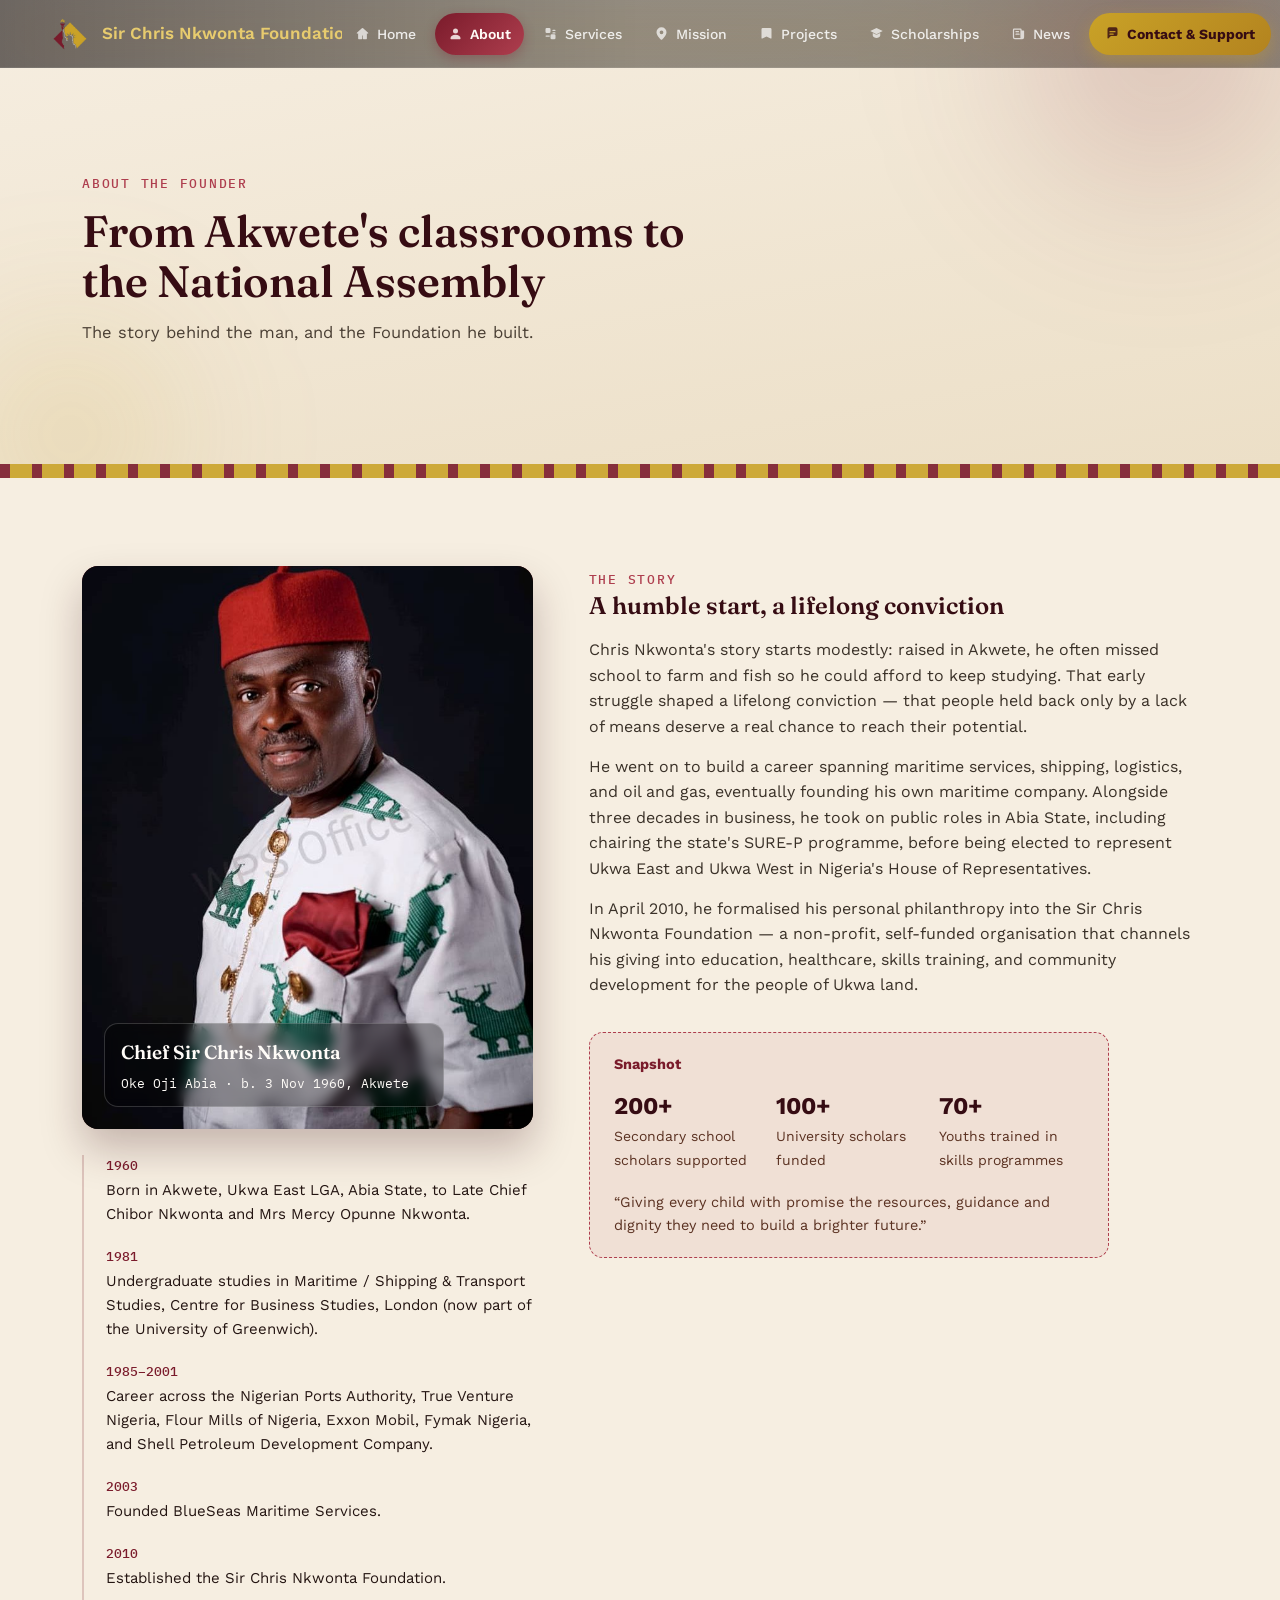
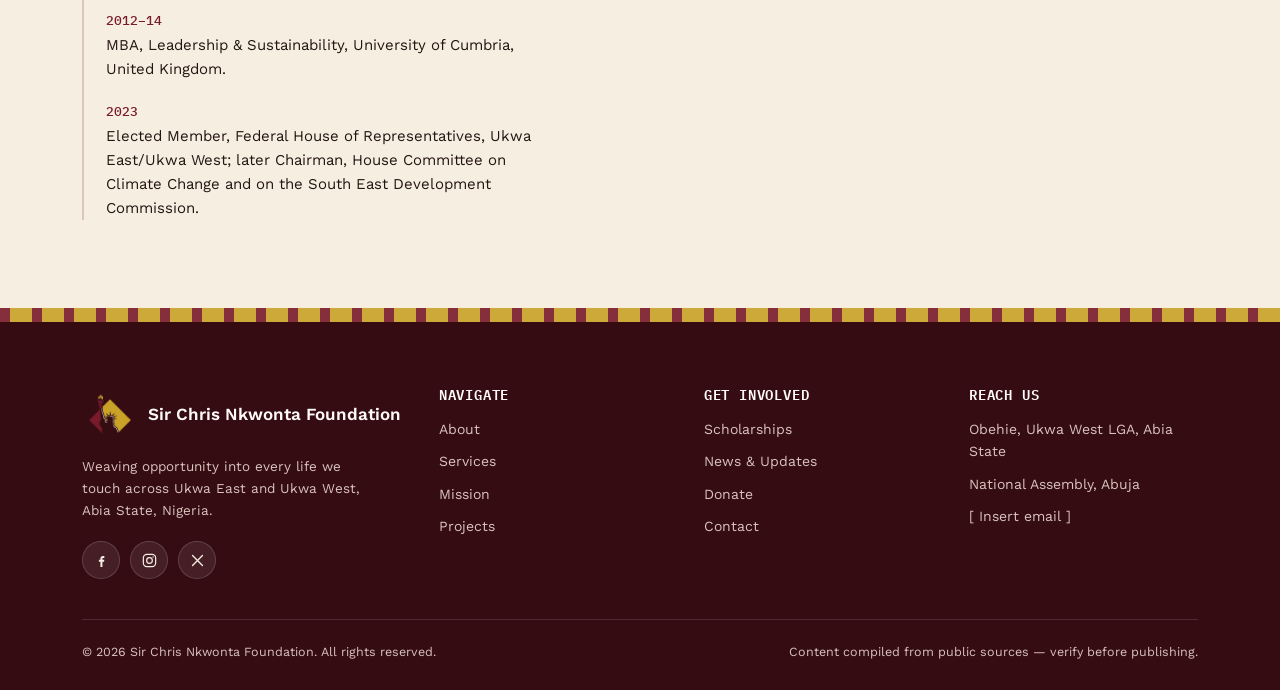
==== commit 45dc6a84: "Add favicon assets and update brand references" ====
--- a/about.html
+++ b/about.html
@@ -13,14 +13,21 @@
       href="https://fonts.googleapis.com/css2?family=Fraunces:opsz,wght@9..144,400;9..144,500;9..144,600;9..144,700&family=Work+Sans:wght@400;500;600;700&family=IBM+Plex+Mono:wght@400;500&display=swap"
       rel="stylesheet"
     />
+    <link rel="icon" href="favicon.svg" type="image/svg+xml" />
+    <link rel="icon" href="favicon.ico" sizes="any" />
+    <link rel="icon" type="image/png" sizes="32x32" href="favicon-32x32.png" />
+    <link rel="icon" type="image/png" sizes="48x48" href="favicon-48x48.png" />
+    <link rel="icon" type="image/png" sizes="16x16" href="favicon-16x16.png" />
+    <link rel="apple-touch-icon" sizes="180x180" href="apple-touch-icon.png" />
+    <link rel="manifest" href="site.webmanifest" />
+    <meta name="theme-color" content="#7A1B2B" />
     <link rel="stylesheet" href="css/style.css" />
   </head>
   <body>
     <header>
       <div class="navbar">
         <a href="index.html" class="brand">
-          <!-- Replace with <img src="assets/img/logo.png" alt="Sir Chris Nkwonta Foundation logo"> when available -->
-          <span class="logo-slot"></span>
+               <img src="assets/img/brand/icon-any-512x512.png" alt="Sir Chris Nkwonta Foundation" class="logo-slot" />
           Sir Chris Nkwonta Foundation
         </a>
         <button
@@ -179,8 +186,7 @@
         <div class="foot-grid">
           <div>
             <div class="brand">
-              <!-- Replace with <img src="assets/img/logo.png" alt="Sir Chris Nkwonta Foundation logo"> when available -->
-              <span class="logo-slot"></span>
+                       <img src="assets/img/brand/icon-any-512x512.png" alt="Sir Chris Nkwonta Foundation" class="logo-slot" />
               Sir Chris Nkwonta Foundation
             </div>
             <p class="foot-desc">
--- a/css/style.css
+++ b/css/style.css
@@ -24,7 +24,7 @@
 }
 html {
   scroll-behavior: smooth;
-  overflow-x: hidden;
+  overflow-x: clip;
 }
 
 @media (prefers-reduced-motion: reduce) {
@@ -45,7 +45,7 @@
   color: var(--ink);
   line-height: 1.6;
   -webkit-font-smoothing: antialiased;
-  overflow-x: hidden;
+  overflow-x: clip;
   min-width: 0;
 }
 body.no-scroll {
@@ -182,20 +182,27 @@
   justify-content: space-between;
   padding: 12px clamp(18px, 4vw, 48px);
   border-radius: 0;
-  background: rgba(23, 23, 23, 0.45);
-  backdrop-filter: blur(26px) saturate(200%);
-  -webkit-backdrop-filter: blur(26px) saturate(200%);
+  position: relative;
+  isolation: isolate;
   border: 0;
-  border-bottom: 1px solid rgba(255, 255, 255, 0.08);
   box-shadow:
     0 10px 30px rgba(0, 0, 0, 0.4);
   transition:
     box-shadow 0.3s ease,
-    background 0.3s ease,
     padding 0.3s ease;
 }
+.navbar::before {
+  content: "";
+  position: absolute;
+  inset: 0;
+  background: linear-gradient(90deg, rgba(50, 45, 45, 0.7) 0%, rgba(23, 23, 23, 0.45) 50%);
+  backdrop-filter: blur(26px) saturate(200%);
+  -webkit-backdrop-filter: blur(26px) saturate(200%);
+  border-bottom: 1px solid rgba(255, 255, 255, 0.08);
+  z-index: -1;
+  pointer-events: none;
+}
 header.scrolled .navbar {
-  background: rgba(23, 23, 23, 0.45);
   box-shadow:
     0 14px 40px rgba(0, 0, 0, 0.5);
   padding-top: 9px;
@@ -215,19 +222,14 @@
   overflow: hidden;
   text-overflow: ellipsis;
 }
+.navbar .brand {
+  color: var(--gold-soft);
+}
 .logo-slot {
-  width: 36px;
-  height: 36px;
-  border-radius: 10px;
+  width: 44px;
+  height: 44px;
+  border-radius: 12px;
   flex-shrink: 0;
-  background: linear-gradient(
-    135deg,
-    var(--maroon) 0%,
-    var(--maroon) 45%,
-    var(--gold) 45%,
-    var(--gold) 100%
-  );
-  box-shadow: 0 4px 10px rgba(122, 27, 43, 0.3);
   display: flex;
   align-items: center;
   justify-content: center;
@@ -235,8 +237,12 @@
 .logo-slot img {
   width: 100%;
   height: 100%;
-  object-fit: cover;
-  border-radius: 10px;
+  object-fit: contain;
+  border-radius: 12px;
+}
+.foot-grid .brand .logo-slot {
+  width: 56px;
+  height: 56px;
 }
 
 nav.links {
@@ -363,18 +369,28 @@
   }
   nav.links {
     display: none;
-    width: 100%;
+    position: fixed;
+    top: 0;
+    right: 0;
+    height: 100vh;
+    height: 100dvh;
+    width: min(78vw, 320px);
     flex-direction: column;
     align-items: stretch;
-    gap: 8px;
-    margin-top: 12px;
-    padding: 14px 0 6px;
-    border-top: 1px solid rgba(255, 255, 255, 0.08);
-    background: rgba(23, 23, 23, 0.40);
+    justify-content: center;
+    gap: 6px;
+    margin: 0;
+    padding: 32px 26px;
+    border: none;
+    background: rgba(18, 12, 13, 0.97);
+    backdrop-filter: blur(30px) saturate(180%);
+    -webkit-backdrop-filter: blur(30px) saturate(180%);
+    box-shadow: -24px 0 60px rgba(0, 0, 0, 0.45);
+    z-index: 250;
   }
   nav.links.open {
     display: flex;
-    max-height: calc(100vh - 120px);
+    max-height: none;
     overflow-y: auto;
     scrollbar-width: none;
   }
@@ -383,8 +399,10 @@
   }
   nav.links a {
     justify-content: flex-start;
-    padding: 13px 14px;
-    border-radius: 0;
+    padding: 16px 10px;
+    border-radius: 12px;
+    font-size: 16px;
+    font-weight: 600;
   }
   nav.links a::before {
     width: 17px;
@@ -398,8 +416,8 @@
     display: flex;
     margin-top: 0;
     position: relative;
-    z-index: 3;
-    background: rgba(255, 255, 255, 0.1);
+    z-index: 260;
+    background: transparent;
   }
 }
 @media (max-width: 520px) {
@@ -410,11 +428,8 @@
     line-height: 1.2;
   }
   .logo-slot {
-    width: 34px;
-    height: 34px;
-  }
-  .hamburger {
-    background: rgba(255, 255, 255, 0.12);
+    width: 40px;
+    height: 40px;
   }
 }
 
@@ -590,11 +605,16 @@
 /* =========================================================
    HOME HERO — media slider
    ========================================================= */
+.hero-overlap-wrap {
+  position: relative;
+  z-index: 0;
+}
 .home-hero {
   position: sticky;
   top: 0;
   z-index: 0;
   height: 100vh;
+  height: 100dvh;
   min-height: 640px;
   overflow: hidden;
   display: flex;
@@ -792,7 +812,7 @@
   position: relative;
   z-index: 4;
   overflow: hidden;
-  box-shadow: 0 -34px 70px rgba(20, 5, 9, 0.22);
+  box-shadow: 0 -36px 64px rgba(20, 5, 9, 0.35);
 }
 .stack-wrap {
   display: grid;
@@ -1940,7 +1960,7 @@
   transform: translateY(0);
 }
 .modal-close {
-  position: absolute;
+  position: fixed;
   top: 20px;
   right: 20px;
   width: 36px;
@@ -1954,6 +1974,7 @@
   display: flex;
   align-items: center;
   justify-content: center;
+  z-index: 1001;
 }
 .modal-close:hover {
   background: rgba(255, 255, 255, 0.2);
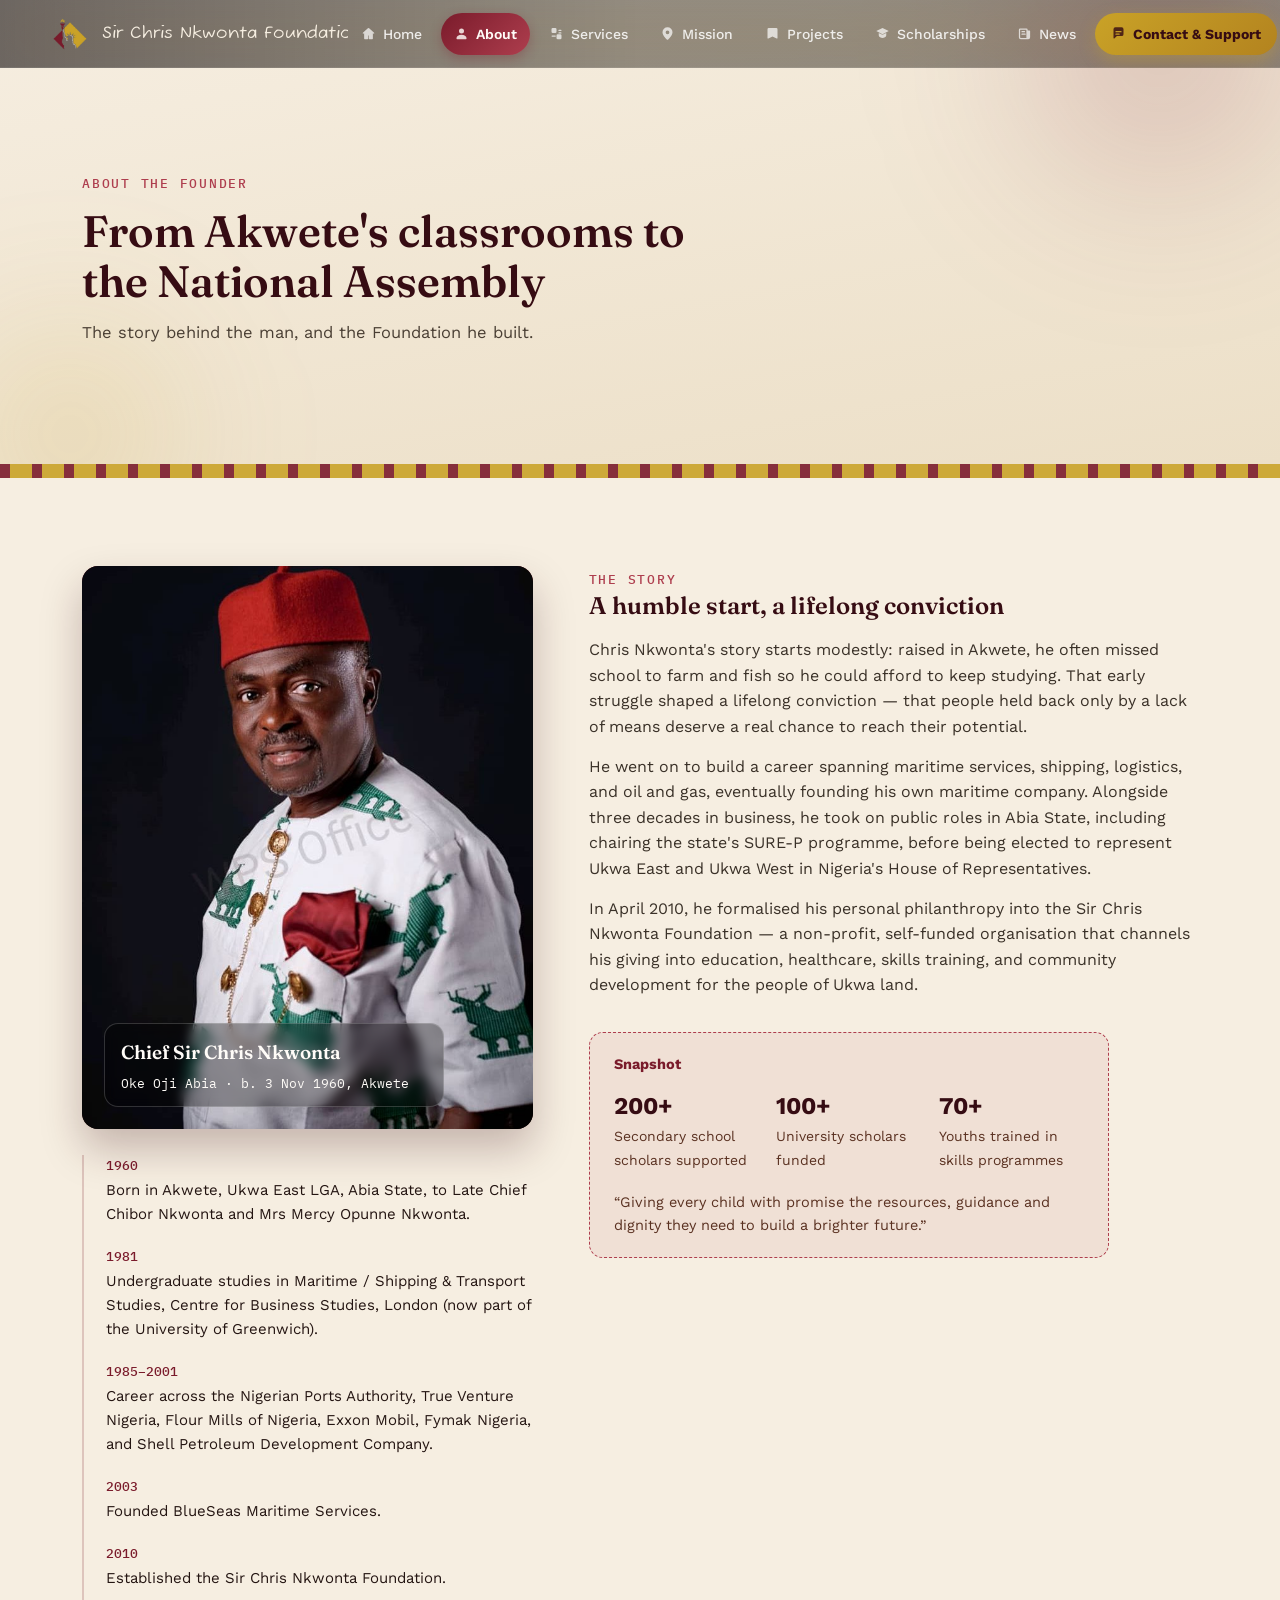
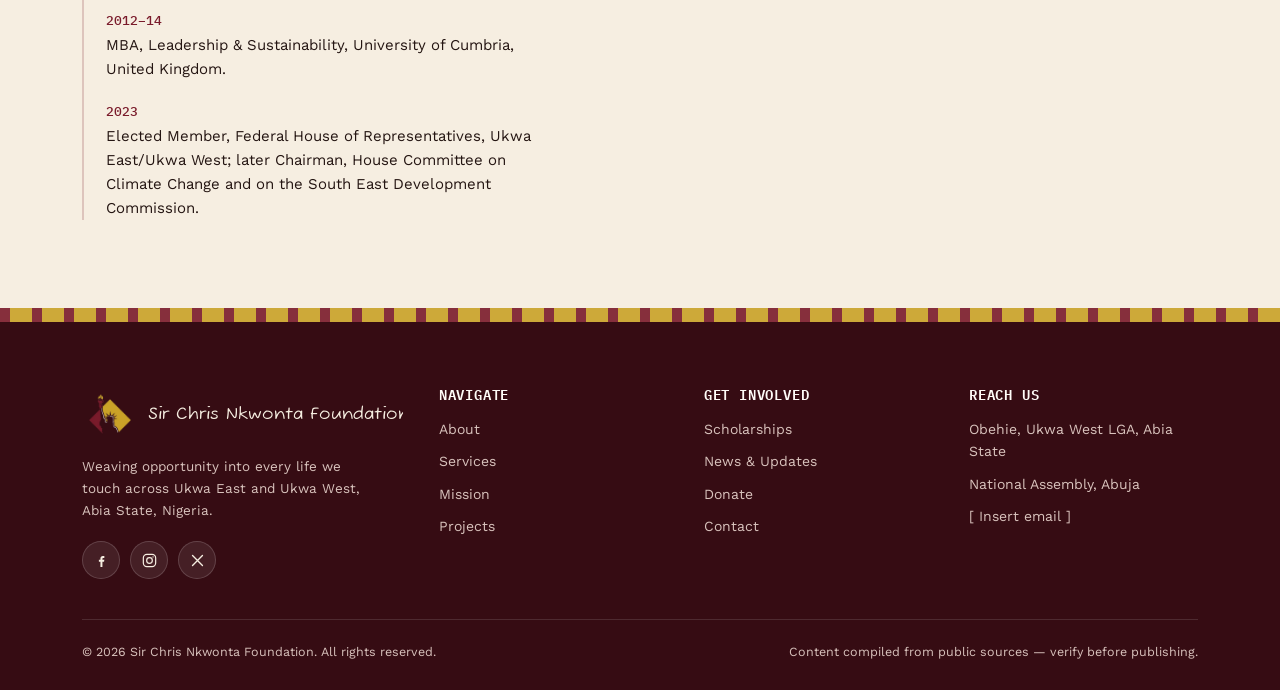
==== commit dab7d175: "Change text logo" ====
--- a/about.html
+++ b/about.html
@@ -10,7 +10,7 @@
     />
     <link rel="preconnect" href="https://fonts.googleapis.com" />
     <link
-      href="https://fonts.googleapis.com/css2?family=Fraunces:opsz,wght@9..144,400;9..144,500;9..144,600;9..144,700&family=Work+Sans:wght@400;500;600;700&family=IBM+Plex+Mono:wght@400;500&display=swap"
+      href="https://fonts.googleapis.com/css2?family=Fraunces:opsz,wght@9..144,400;9..144,500;9..144,600;9..144,700&family=Work+Sans:wght@400;500;600;700&family=IBM+Plex+Mono:wght@400;500&family=Fuzzy+Bubbles:wght@400;700&display=swap"
       rel="stylesheet"
     />
     <link rel="icon" href="favicon.svg" type="image/svg+xml" />
--- a/css/style.css
+++ b/css/style.css
@@ -5,6 +5,7 @@
 :root {
   --ink: #241512;
   --cloth: #f6eee1;
+  --cream: #f6eee1;
   --cloth-deep: #ecdfc7;
   --maroon: #7a1b2b;
   --maroon-deep: #360c13;
@@ -212,10 +213,9 @@
   display: flex;
   align-items: center;
   gap: 10px;
-  font-family: "Work Sans", sans-serif;
-  font-weight: 600;
+  font-family: "Fuzzy Bubbles", cursive;
   font-size: 17px;
-  color: var(--white);
+  color: var(--cream);
   white-space: nowrap;
   min-width: 0;
   flex: 1 1 auto;
@@ -223,7 +223,7 @@
   text-overflow: ellipsis;
 }
 .navbar .brand {
-  color: var(--gold-soft);
+  color: var(--cream);
 }
 .logo-slot {
   width: 44px;
@@ -1786,7 +1786,7 @@
   margin-bottom: 40px;
 }
 footer .brand {
-  color: var(--white);
+  color: var(--cream);
   margin-bottom: 14px;
 }
 footer .foot-desc {
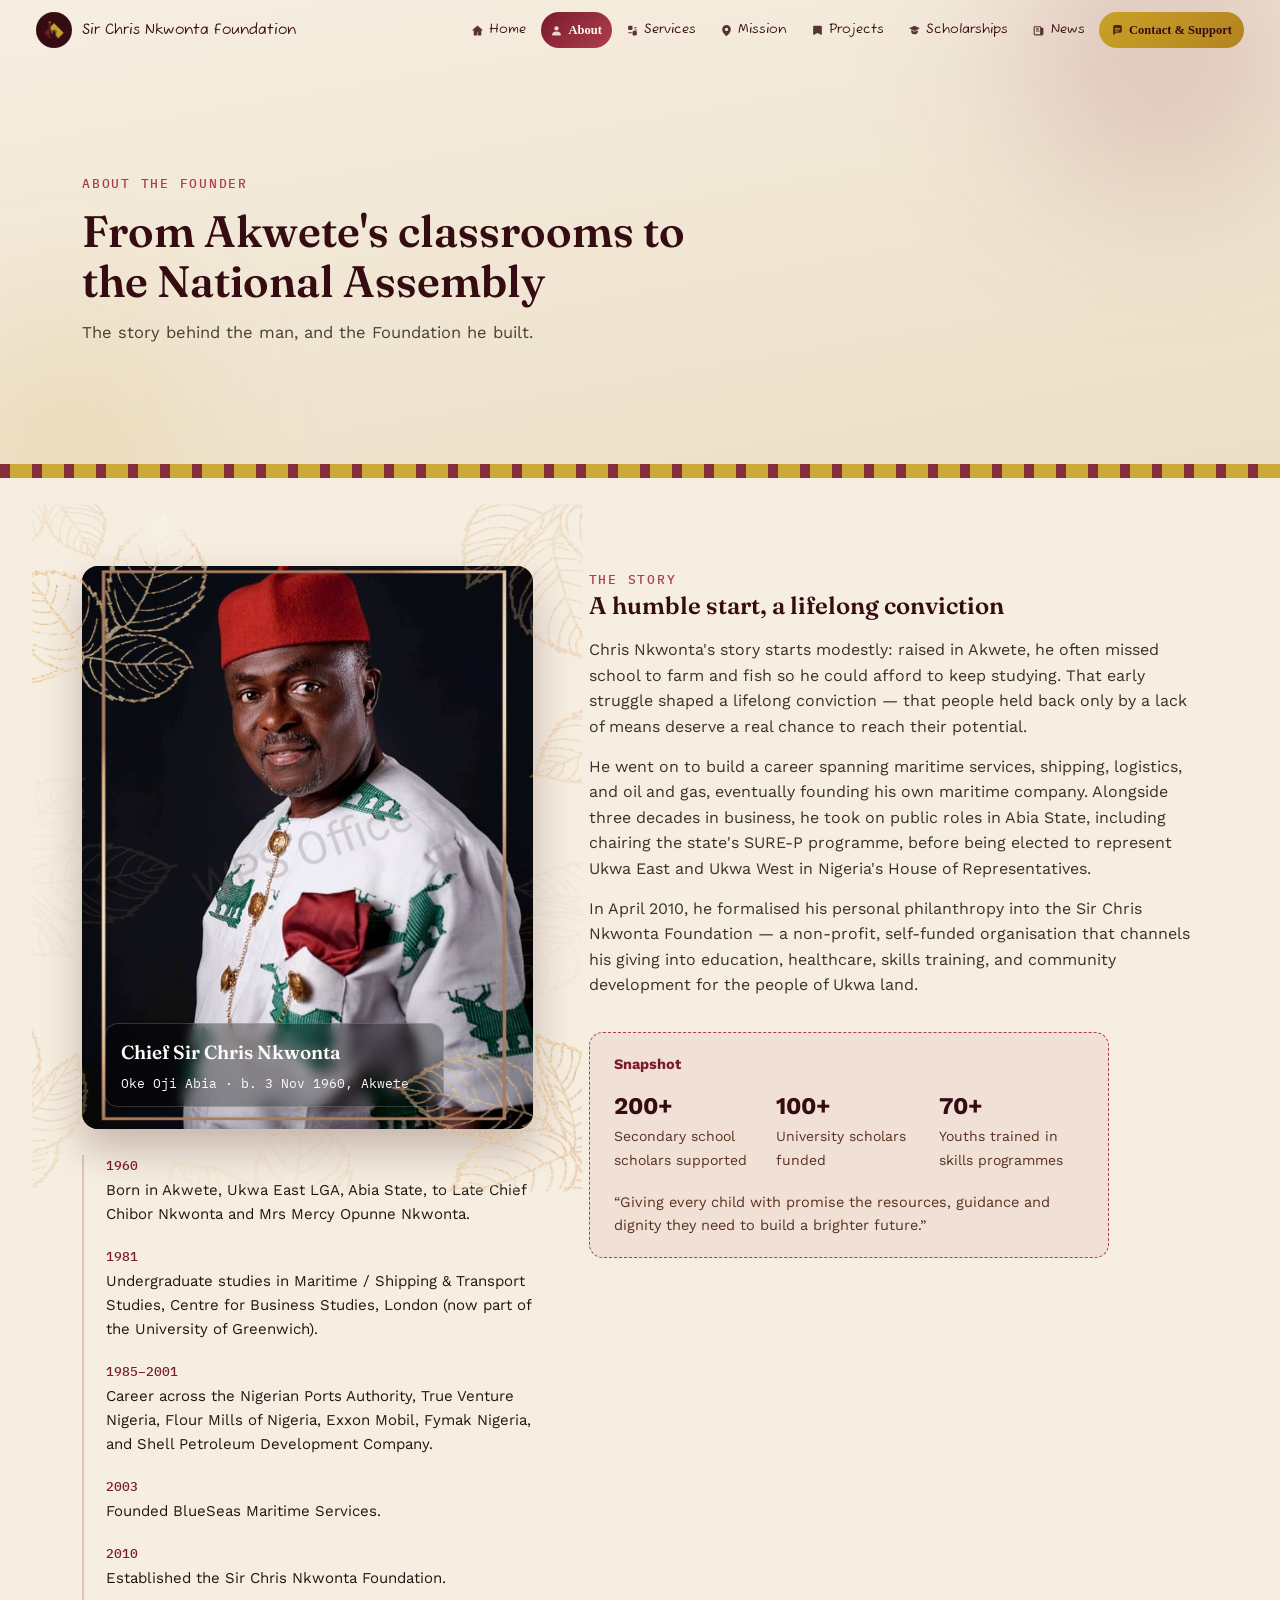
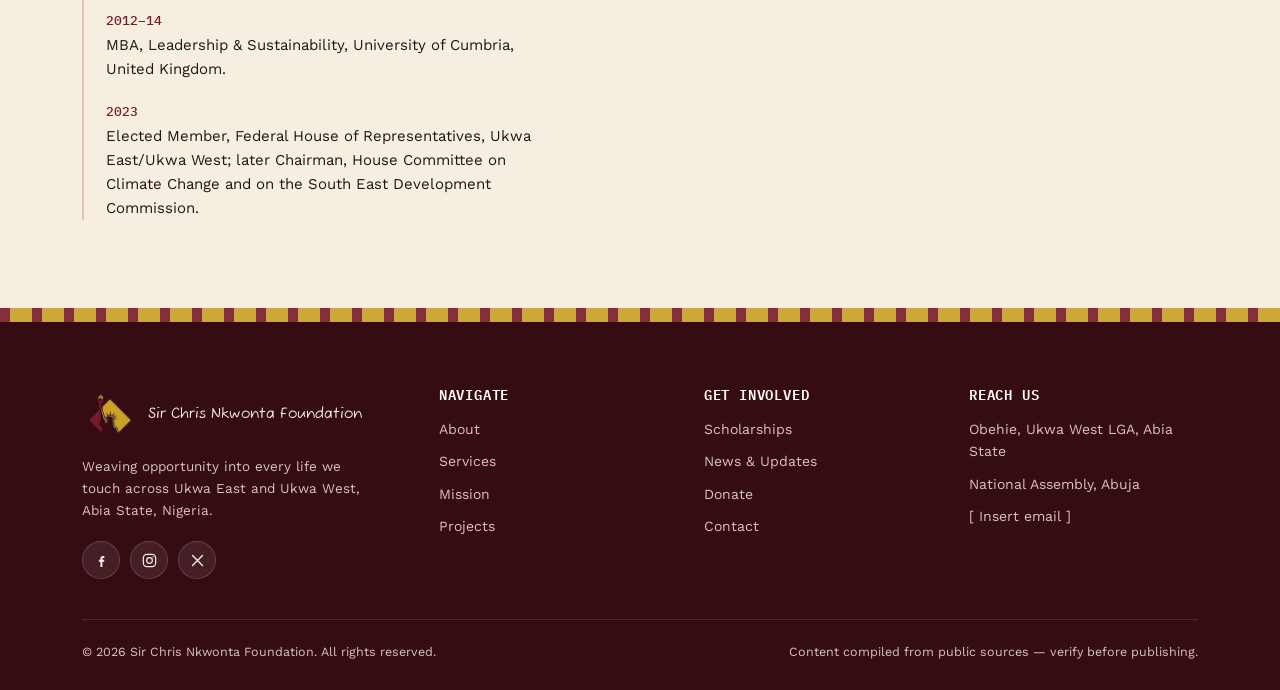
==== commit 1ec1440f: "add abt-img frame" ====
--- a/about.html
+++ b/about.html
@@ -69,15 +69,23 @@
       <div class="wrap">
         <div class="about-grid">
           <div data-reveal>
-            <div class="portrait">
+            <div class="portrait-frame">
+              <div class="portrait">
+                <img
+                  src="assets/img/chris.jpg"
+                  alt="Portrait of Chief Sir Chris Nkwonta"
+                />
+                <div class="cap">
+                  <b>Chief Sir Chris Nkwonta</b>Oke Oji Abia &middot; b. 3 Nov
+                  1960, Akwete
+                </div>
+              </div>
               <img
-                src="assets/img/chris.jpg"
-                alt="Portrait of Chief Sir Chris Nkwonta"
+                class="frame-overlay"
+                src="assets/img/about-frame.png"
+                alt=""
+                aria-hidden="true"
               />
-              <div class="cap">
-                <b>Chief Sir Chris Nkwonta</b>Oke Oji Abia &middot; b. 3 Nov
-                1960, Akwete
-              </div>
             </div>
             <div class="timeline">
               <div class="tl-item">
--- a/css/style.css
+++ b/css/style.css
@@ -16,6 +16,8 @@
   --max: 1180px;
   --glass-border: rgba(255, 255, 255, 0.28);
   --nav-h: 78px;
+  --nav-fg: var(--maroon-deep);
+  --nav-logo-bg: var(--maroon-deep);
 }
 
 * {
@@ -165,7 +167,10 @@
   left: 0;
   right: 0;
   width: 100%;
-  overflow-x: hidden;
+  /* Both axes explicitly hidden — the navbar must never be scrollable.
+     (Setting only overflow-x lets the spec silently promote overflow-y
+     to auto, which re-opens a scroll capability we don't want.) */
+  overflow: hidden;
   z-index: 200;
   display: flex;
   justify-content: center;
@@ -181,40 +186,53 @@
   display: flex;
   align-items: center;
   justify-content: space-between;
-  padding: 12px clamp(18px, 4vw, 48px);
+  padding: 12px clamp(18px, 2.82vw, 48px);
   border-radius: 0;
   position: relative;
   isolation: isolate;
   border: 0;
-  box-shadow:
-    0 10px 30px rgba(0, 0, 0, 0.4);
-  transition:
-    box-shadow 0.3s ease,
-    padding 0.3s ease;
-}
+  background: none;
+  box-shadow: none;
+  transition: padding 0.3s ease;
+}
+/* Scroll glass background: a colorless, blurred backdrop that appears only
+   once scrolling begins, separating the navbar from page content beneath
+   it. It lives on ::before (not on .navbar itself) so it never becomes a
+   containing block for the fixed-position mobile drawer (nav.links), and
+   it carries no background color/tint -- translucency alone does the
+   separation. z-index: -1 keeps it behind .brand / nav.links within the
+   stacking context .navbar already establishes (isolation: isolate). */
 .navbar::before {
   content: "";
   position: absolute;
   inset: 0;
-  background: linear-gradient(90deg, rgba(50, 45, 45, 0.7) 0%, rgba(23, 23, 23, 0.45) 50%);
-  backdrop-filter: blur(26px) saturate(200%);
-  -webkit-backdrop-filter: blur(26px) saturate(200%);
-  border-bottom: 1px solid rgba(255, 255, 255, 0.08);
   z-index: -1;
   pointer-events: none;
+  background: transparent;
+  backdrop-filter: blur(20px);
+  -webkit-backdrop-filter: blur(20px);
+  opacity: 0;
+  transition: opacity 0.3s ease;
 }
 header.scrolled .navbar {
-  box-shadow:
-    0 14px 40px rgba(0, 0, 0, 0.5);
   padding-top: 9px;
   padding-bottom: 9px;
+}
+header.scrolled .navbar::before {
+  opacity: 1;
+}
+/* Adaptive colors: header.on-dark is toggled by main.js depending on
+   which section sits behind the (now backgroundless) fixed navbar. */
+header.on-dark {
+  --nav-fg: var(--cream);
+  --nav-logo-bg: var(--cream);
 }
 .brand {
   display: flex;
   align-items: center;
   gap: 10px;
   font-family: "Fuzzy Bubbles", cursive;
-  font-size: 17px;
+  font-size: clamp(14px, 1vw, 17px);
   color: var(--cream);
   white-space: nowrap;
   min-width: 0;
@@ -223,11 +241,12 @@
   text-overflow: ellipsis;
 }
 .navbar .brand {
-  color: var(--cream);
+  color: var(--nav-fg);
+  transition: color 0.25s ease;
 }
 .logo-slot {
-  width: 44px;
-  height: 44px;
+  width: clamp(36px, 2.59vw, 44px);
+  height: clamp(36px, 2.59vw, 44px);
   border-radius: 12px;
   flex-shrink: 0;
   display: flex;
@@ -240,6 +259,12 @@
   object-fit: contain;
   border-radius: 12px;
 }
+.navbar .logo-slot {
+  border-radius: 50%;
+  background: var(--nav-logo-bg);
+  padding: 5px;
+  transition: background 0.25s ease;
+}
 .foot-grid .brand .logo-slot {
   width: 56px;
   height: 56px;
@@ -247,7 +272,7 @@
 
 nav.links {
   display: flex;
-  gap: 6px;
+  gap: clamp(3px, 0.35vw, 6px);
   align-items: center;
   min-width: 0;
 }
@@ -256,9 +281,10 @@
   display: inline-flex;
   align-items: center;
   justify-content: center;
-  gap: 7px;
-  padding: 10px 13px;
-  font-size: 14px;
+  gap: clamp(4px, 0.41vw, 7px);
+  padding: clamp(7px, 0.59vw, 10px) clamp(8px, 0.76vw, 13px);
+  font-family: "Fuzzy Bubbles", cursive;
+  font-size: clamp(12.5px, 0.82vw, 14px);
   font-weight: 500;
   color: rgba(255, 255, 255, 0.85);
   border-radius: 999px;
@@ -270,9 +296,9 @@
 }
 nav.links a::before {
   content: "";
-  width: 15px;
-  height: 15px;
-  flex: 0 0 15px;
+  width: clamp(13px, 0.88vw, 15px);
+  height: clamp(13px, 0.88vw, 15px);
+  flex: 0 0 clamp(13px, 0.88vw, 15px);
   background: currentColor;
   opacity: 0.82;
   -webkit-mask: var(--nav-icon) center/contain no-repeat;
@@ -303,18 +329,24 @@
   color: var(--gold-soft);
   background: rgba(255, 255, 255, 0.08);
 }
+@media (min-width: 1201px) {
+  nav.links a:not(.active):not(.nav-cta) {
+    color: var(--nav-fg);
+  }
+  nav.links a:not(.active):not(.nav-cta):hover {
+    color: var(--gold-soft);
+  }
+}
 nav.links a.active {
   color: var(--white);
   background: linear-gradient(135deg, var(--maroon), var(--maroon-soft));
   font-weight: 600;
-  box-shadow: 0 4px 12px rgba(122, 27, 43, 0.3);
 }
 .nav-cta {
   background: linear-gradient(135deg, var(--gold), #b3831f) !important;
   color: var(--maroon-deep) !important;
-  padding: 10px 16px !important;
+  padding: clamp(7px, 0.59vw, 10px) clamp(10px, 0.94vw, 16px) !important;
   font-weight: 700 !important;
-  box-shadow: 0 6px 16px rgba(201, 162, 39, 0.35) !important;
 }
 .nav-cta.active {
   background: linear-gradient(135deg, var(--gold), #b3831f) !important;
@@ -337,11 +369,15 @@
 .hamburger span {
   width: 22px;
   height: 2px;
-  background: var(--white);
+  background: var(--nav-fg);
   border-radius: 2px;
   transition:
     transform 0.2s ease,
-    opacity 0.2s ease;
+    opacity 0.2s ease,
+    background 0.25s ease;
+}
+.hamburger.open span {
+  background: var(--white);
 }
 .hamburger.open span:nth-child(1) {
   transform: translateY(7px) rotate(45deg);
@@ -352,6 +388,13 @@
 .hamburger.open span:nth-child(3) {
   transform: translateY(-7px) rotate(-45deg);
 }
+
+/* Scroll model:
+   — .navbar (desktop bar) is never scrollable — header clips it fully.
+   — nav.links (the mobile/tablet drawer) is only scrollable when the
+     viewport is short; see the max-height:500px query below, where
+     its scrollbar is hidden across engines
+     (WebKit/Blink, Gecko, legacy Trident/EdgeHTML). */
 
 @media (max-width: 1200px) {
   .navbar {
@@ -382,7 +425,7 @@
     margin: 0;
     padding: 32px 26px;
     border: none;
-    background: rgba(18, 12, 13, 0.97);
+    background: rgba(23, 23, 23, 0.96);
     backdrop-filter: blur(30px) saturate(180%);
     -webkit-backdrop-filter: blur(30px) saturate(180%);
     box-shadow: -24px 0 60px rgba(0, 0, 0, 0.45);
@@ -391,8 +434,9 @@
   nav.links.open {
     display: flex;
     max-height: none;
-    overflow-y: auto;
+    overflow-y: hidden;
     scrollbar-width: none;
+    -ms-overflow-style: none;
   }
   nav.links.open::-webkit-scrollbar {
     display: none;
@@ -420,6 +464,16 @@
     background: transparent;
   }
 }
+
+/* Nav menu (drawer) only becomes scrollable on short viewports, so every
+   link stays reachable when there isn't enough vertical room for all of
+   them — outside this height range it stays non-scrollable. */
+@media (max-width: 1200px) and (max-height: 500px) {
+  nav.links.open {
+    overflow-y: auto;
+  }
+}
+
 @media (max-width: 520px) {
   .brand {
     font-size: 14.5px;
@@ -1046,6 +1100,24 @@
   gap: 56px;
   align-items: start;
 }
+/* Decorative botanical frame around the founder portrait -- lives on a
+   sibling <img>, not inside .portrait, so it is free to bleed past the
+   photo's own rounded/clipped edges (.portrait keeps overflow:hidden
+   for the photo itself; .portrait-frame does not). */
+.portrait-frame {
+  position: relative;
+}
+.frame-overlay {
+  position: absolute;
+  top: 50%;
+  left: 50%;
+  width: 122%;
+  height: 122%;
+  max-width: none;
+  transform: translate(-50%, -50%);
+  pointer-events: none;
+  z-index: 2;
+}
 .portrait {
   aspect-ratio: 4/5;
   border-radius: 16px;
@@ -1695,6 +1767,7 @@
   font-size: 14.5px;
   color: var(--white);
   caret-color: var(--white);
+  border: 0.5px solid var(--gold-soft);
 }
 select {
   color: var(--white);
@@ -1708,6 +1781,7 @@
   background-position: right 14px center;
   background-size: 12px;
   cursor: pointer;
+  border: 0.5px solid var(--gold-soft);
 }
 select option {
   color: #000;
@@ -1720,6 +1794,7 @@
 textarea {
   resize: vertical;
   min-height: 110px;
+  border: 0.5px solid var(--gold-soft);
 }
 .field {
   display: flex;
@@ -1730,17 +1805,61 @@
   display: flex;
   gap: 12px;
   flex-wrap: wrap;
-  margin-top: 8px;
-}
+  margin-top: 42px;
+}
+/* Ways-to-support chip: outer .support-chip is a plain flex/position
+   wrapper (no visual styling of its own, so its box always matches
+   .chip-body's size 1:1 -- nothing about the card's own footprint
+   changes). .chip-body carries the original padding/radius/glass
+   look plus a smooth scalloped notch cut with an SVG bezier path
+   (a plain circular mask leaves a visible kink where the arc meets
+   the flat top edge -- this path has a zero-slope handoff on both
+   sides plus a flat valley floor, so the whole dip is one continuous
+   curve). .chip-ico is a sibling badge that floats above the notch
+   via absolute positioning, so it adds zero height to the card or
+   the row. */
 .support-chip {
+  position: relative;
+  flex: 1;
+  min-width: 150px;
+}
+.chip-ico {
+  position: absolute;
+  top: 0;
+  left: 50%;
+  width: 42px;
+  height: 42px;
+  transform: translate(-50%, -75%);
+  border-radius: 50%;
+  background: var(--maroon-deep);
+  border: 1px solid rgba(255, 255, 255, 0.16);
+  box-shadow: 0 8px 18px rgba(0, 0, 0, 0.35);
+  display: flex;
+  align-items: center;
+  justify-content: center;
+  color: var(--cream);
+  z-index: 3;
+}
+.chip-ico svg {
+  width: 19px;
+  height: 19px;
+}
+.chip-body {
   border-radius: 12px;
   padding: 14px 16px;
-  flex: 1;
-  min-width: 150px;
+  height: 100%;
   font-size: 13.5px;
   color: #e3cfc9;
-}
-.support-chip b {
+  -webkit-mask-image: url("data:image/svg+xml,%3Csvg%20xmlns='http://www.w3.org/2000/svg'%20viewBox='0%200%20240%20140'%20preserveAspectRatio='none'%3E%3Cpath%20fill='%23fff'%20d='M0,0H90C102,0,106,16,120,16C134,16,138,0,150,0H240V140H0Z'/%3E%3C/svg%3E");
+  mask-image: url("data:image/svg+xml,%3Csvg%20xmlns='http://www.w3.org/2000/svg'%20viewBox='0%200%20240%20140'%20preserveAspectRatio='none'%3E%3Cpath%20fill='%23fff'%20d='M0,0H90C102,0,106,16,120,16C134,16,138,0,150,0H240V140H0Z'/%3E%3C/svg%3E");
+  -webkit-mask-size: 100% 100%;
+  mask-size: 100% 100%;
+  -webkit-mask-repeat: no-repeat;
+  mask-repeat: no-repeat;
+  -webkit-mask-position: top center;
+  mask-position: top center;
+}
+.chip-body b {
   display: block;
   font-family: "Fraunces", serif;
   font-size: 16px;
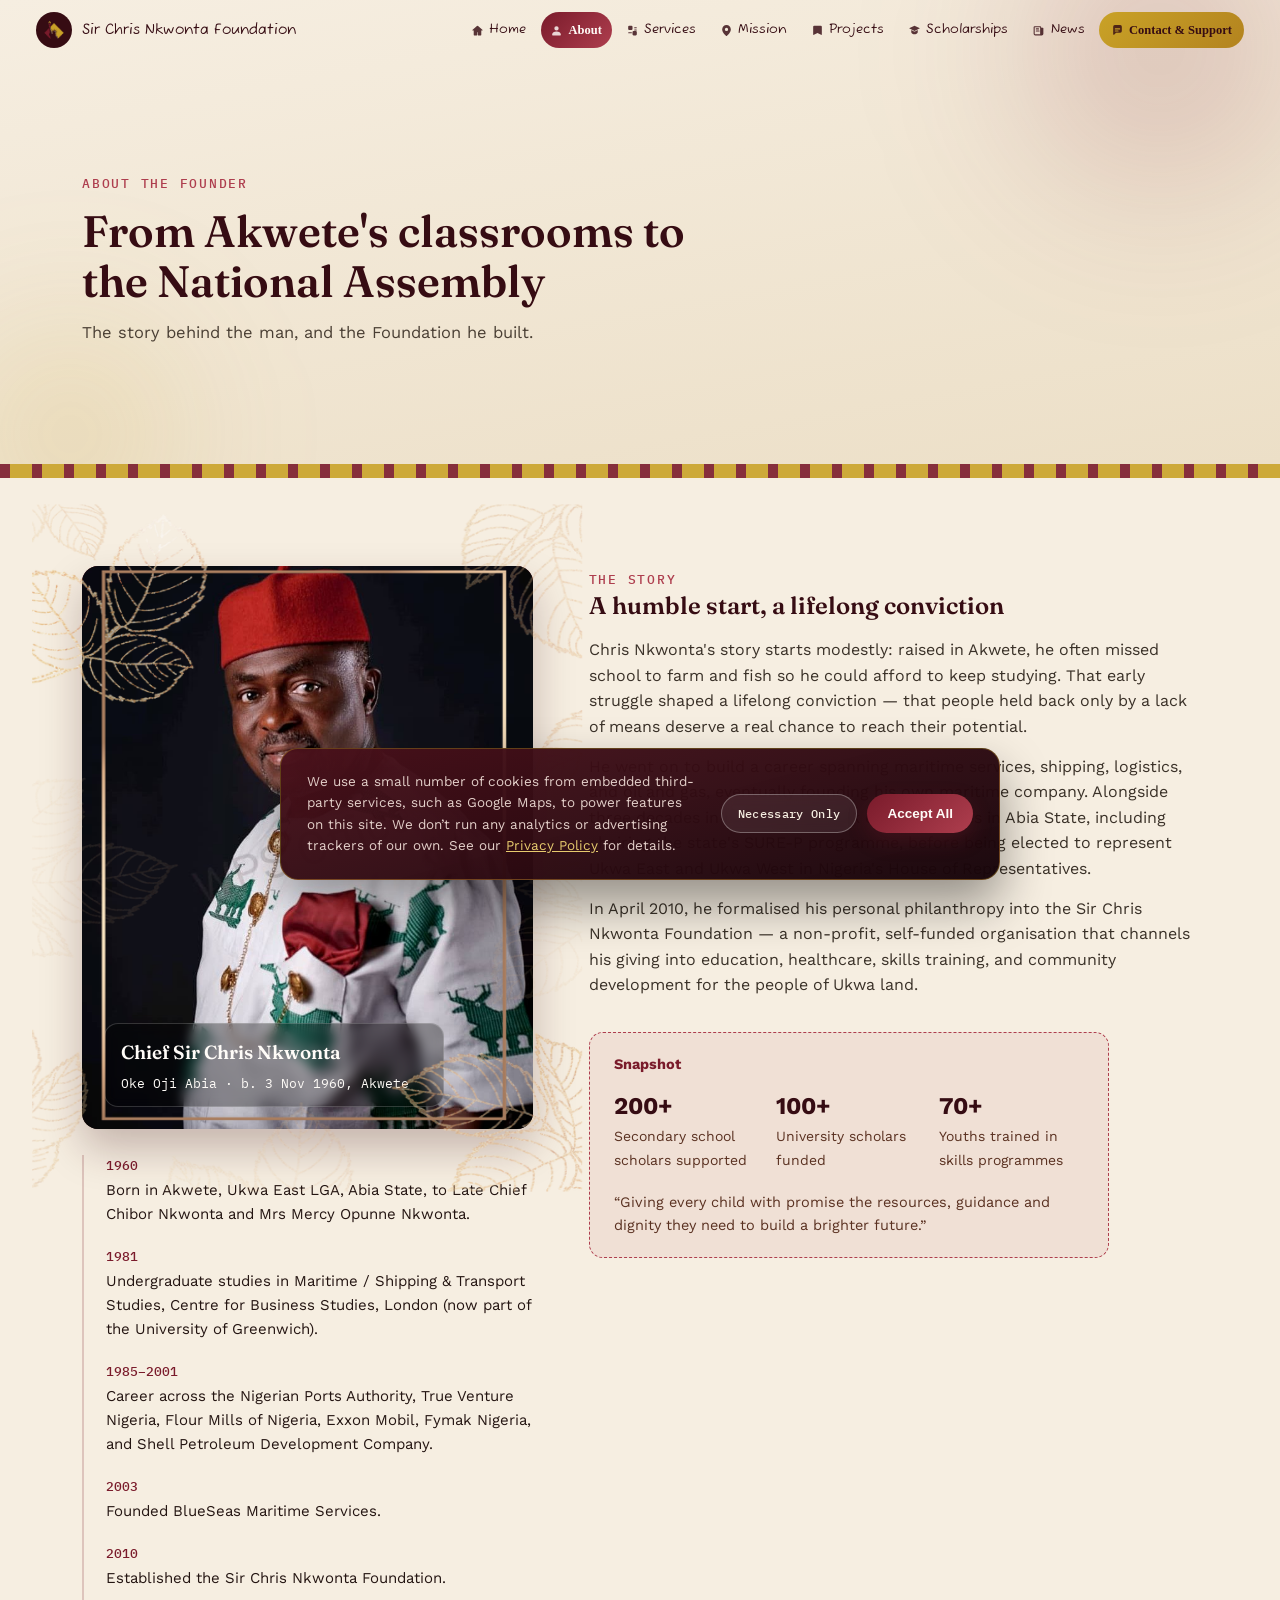
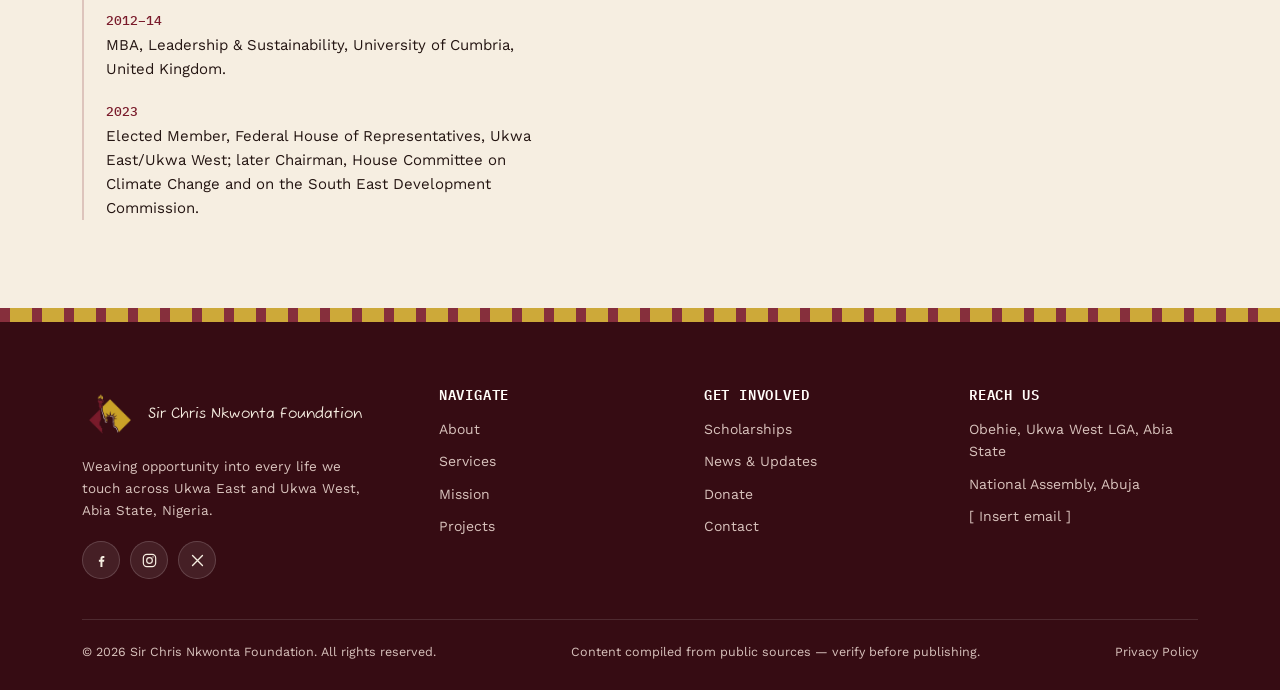
==== commit 6d58c3b4: "added cookies and privacy consent" ====
--- a/about.html
+++ b/about.html
@@ -273,9 +273,11 @@
             >Content compiled from public sources &mdash; verify before
             publishing.</span
           >
+          <span><a href="privacy.html">Privacy Policy</a></span>
         </div>
       </div>
     </footer>
     <script src="js/main.js"></script>
+    <script src="js/cookies.js"></script>
   </body>
 </html>
--- a/css/style.css
+++ b/css/style.css
@@ -543,6 +543,43 @@
   color: var(--white);
   transform: translateY(-1px);
 }
+/* Shine sweep on hover -- scoped to .btn (primary/ghost) and .btn-view only,
+   so nav/header/footer controls (which use their own classes, not .btn)
+   are untouched. ::after carries the light band; overflow:hidden on the
+   button (already has its own border-radius) clips it to the pill shape. */
+.btn,
+.btn-view {
+  position: relative;
+  overflow: hidden;
+}
+.btn::after,
+.btn-view::after {
+  content: "";
+  position: absolute;
+  top: 0;
+  left: -75%;
+  width: 45%;
+  height: 100%;
+  background: linear-gradient(
+    115deg,
+    transparent 0%,
+    rgba(255, 255, 255, 0.55) 50%,
+    transparent 100%
+  );
+  transform: skewX(-22deg);
+  transition: left 0.65s ease;
+  pointer-events: none;
+}
+.btn:hover::after,
+.btn-view:hover::after {
+  left: 130%;
+}
+@media (prefers-reduced-motion: reduce) {
+  .btn::after,
+  .btn-view::after {
+    display: none;
+  }
+}
 
 /* =========================================================
    SECTIONS generic
@@ -1803,25 +1840,38 @@
 }
 .support-row {
   display: flex;
-  gap: 12px;
   flex-wrap: wrap;
+  column-gap: 12px;
+  row-gap: 42px;
   margin-top: 42px;
 }
 /* Ways-to-support chip: outer .support-chip is a plain flex/position
    wrapper (no visual styling of its own, so its box always matches
    .chip-body's size 1:1 -- nothing about the card's own footprint
    changes). .chip-body carries the original padding/radius/glass
-   look plus a smooth scalloped notch cut with an SVG bezier path
-   (a plain circular mask leaves a visible kink where the arc meets
-   the flat top edge -- this path has a zero-slope handoff on both
-   sides plus a flat valley floor, so the whole dip is one continuous
-   curve). .chip-ico is a sibling badge that floats above the notch
-   via absolute positioning, so it adds zero height to the card or
-   the row. */
+   look plus a smooth scalloped notch cut with a densely-sampled
+   clip-path polygon (a plain circular mask/clip leaves a visible kink
+   where the arc meets the flat top edge -- this polygon traces a
+   zero-slope bezier valley instead, so the whole dip reads as one
+   continuous curve). Percentage coordinates mean the same shape scales
+   correctly to each chip's own size, including the wide Partner card
+   when it wraps to its own row. clip-path is used instead of
+   mask-image because it composites more reliably with the chip's
+   backdrop-filter blur. row-gap is large enough that a wrapped chip's
+   badge never crosses into the row above it. .chip-ico is a sibling
+   badge that floats above the notch via absolute positioning, so it
+   adds zero height to the card or the row. */
 .support-chip {
   position: relative;
   flex: 1;
   min-width: 150px;
+  /* Flex column (rather than height:100% on .chip-body) so the glass
+     card reliably fills the row's stretched height -- percentage height
+     against an auto-sized flex item is the kind of thing that quietly
+     breaks the clip-path calc below in some engines; flex-grow doesn't
+     have that ambiguity. */
+  display: flex;
+  flex-direction: column;
 }
 .chip-ico {
   position: absolute;
@@ -1839,6 +1889,7 @@
   justify-content: center;
   color: var(--cream);
   z-index: 3;
+  border: .5px solid var(--gold-soft);
 }
 .chip-ico svg {
   width: 19px;
@@ -1846,18 +1897,11 @@
 }
 .chip-body {
   border-radius: 12px;
+  border: .5px solid rgba(255,255,255,0.3);
   padding: 14px 16px;
-  height: 100%;
+  flex: 1;
   font-size: 13.5px;
   color: #e3cfc9;
-  -webkit-mask-image: url("data:image/svg+xml,%3Csvg%20xmlns='http://www.w3.org/2000/svg'%20viewBox='0%200%20240%20140'%20preserveAspectRatio='none'%3E%3Cpath%20fill='%23fff'%20d='M0,0H90C102,0,106,16,120,16C134,16,138,0,150,0H240V140H0Z'/%3E%3C/svg%3E");
-  mask-image: url("data:image/svg+xml,%3Csvg%20xmlns='http://www.w3.org/2000/svg'%20viewBox='0%200%20240%20140'%20preserveAspectRatio='none'%3E%3Cpath%20fill='%23fff'%20d='M0,0H90C102,0,106,16,120,16C134,16,138,0,150,0H240V140H0Z'/%3E%3C/svg%3E");
-  -webkit-mask-size: 100% 100%;
-  mask-size: 100% 100%;
-  -webkit-mask-repeat: no-repeat;
-  mask-repeat: no-repeat;
-  -webkit-mask-position: top center;
-  mask-position: top center;
 }
 .chip-body b {
   display: block;
@@ -2078,12 +2122,17 @@
 .modal-overlay.open .modal-panel {
   transform: translateY(0);
 }
+/* Lives inside .modal-panel (not fixed to the viewport) so it sits neatly
+   inside the card itself and scrolls away with the rest of the panel's
+   content on long write-ups, instead of floating disconnected in the
+   corner of the screen. .modal-panel already has position:relative. */
 .modal-close {
-  position: fixed;
-  top: 20px;
-  right: 20px;
+  position: absolute;
+  top: 16px;
+  right: 16px;
   width: 36px;
   height: 36px;
+  flex-shrink: 0;
   border-radius: 50%;
   background: rgba(255, 255, 255, 0.1);
   border: 1px solid rgba(255, 255, 255, 0.2);
@@ -2093,7 +2142,7 @@
   display: flex;
   align-items: center;
   justify-content: center;
-  z-index: 1001;
+  z-index: 5;
 }
 .modal-close:hover {
   background: rgba(255, 255, 255, 0.2);
@@ -2172,3 +2221,242 @@
     grid-template-columns: repeat(2, 1fr);
   }
 }
+
+/* =========================================================
+   Click-to-load map placeholder (contact.html)
+   Keeps the Google Maps iframe out of the DOM -- and its cookies
+   off the device -- until the visitor explicitly asks for it via
+   js/cookies.js, or has already chosen "Accept All" cookies.
+   ========================================================= */
+.map-slot {
+  overflow: hidden;
+}
+.map-slot__placeholder {
+  display: flex;
+  flex-direction: column;
+  align-items: center;
+  justify-content: center;
+  gap: 10px;
+  padding: 20px;
+  text-align: center;
+}
+.map-slot__pin {
+  width: 26px;
+  height: 26px;
+  opacity: 0.7;
+  flex-shrink: 0;
+}
+.map-slot__placeholder p {
+  max-width: 230px;
+  color: rgba(255, 255, 255, 0.55);
+}
+
+/* =========================================================
+   Cookie consent banner (js/cookies.js)
+   Fixed toast at the bottom of the viewport; opt-in only, no
+   default action is ever taken on the visitor's behalf. Reuses
+   .btn / .btn-primary / .btn-view so it inherits the same shine
+   hover and reduced-motion handling as the rest of the site.
+   ========================================================= */
+.cookie-banner {
+  position: fixed;
+  left: 20px;
+  right: 20px;
+  bottom: 20px;
+  z-index: 500;
+  max-width: 720px;
+  margin: 0 auto;
+  display: flex;
+  flex-wrap: wrap;
+  align-items: center;
+  gap: 18px;
+  padding: 22px 26px;
+  border-radius: 18px;
+  background: linear-gradient(
+    165deg,
+    rgba(74, 17, 27, 0.97),
+    rgba(23, 5, 10, 0.98)
+  );
+  border: 1px solid rgba(201, 162, 39, 0.35);
+  box-shadow: 0 24px 50px rgba(0, 0, 0, 0.4);
+  opacity: 0;
+  transform: translateY(16px);
+  transition:
+    opacity 0.35s ease,
+    transform 0.35s ease;
+  pointer-events: none;
+}
+.cookie-banner.in {
+  opacity: 1;
+  transform: translateY(0);
+  pointer-events: auto;
+}
+.cookie-banner__body {
+  flex: 1 1 320px;
+}
+.cookie-banner__body p {
+  color: #e3cfc9;
+  font-size: 13.5px;
+  line-height: 1.6;
+}
+.cookie-banner__body a {
+  color: var(--gold-soft);
+  text-decoration: underline;
+}
+.cookie-banner__actions {
+  display: flex;
+  gap: 10px;
+  flex-wrap: wrap;
+  flex: 0 0 auto;
+}
+.cookie-banner .btn-view {
+  color: var(--cream);
+  background: rgba(255, 255, 255, 0.08);
+  border-color: rgba(255, 255, 255, 0.3);
+}
+.cookie-banner .btn-view:hover {
+  background: rgba(255, 255, 255, 0.18);
+  color: var(--white);
+}
+.cookie-banner .btn-primary {
+  padding: 12px 20px;
+  font-size: 13.5px;
+}
+@media (prefers-reduced-motion: reduce) {
+  .cookie-banner {
+    transition: none;
+  }
+}
+@media (max-width: 560px) {
+  .cookie-banner {
+    left: 12px;
+    right: 12px;
+    bottom: 12px;
+    padding: 18px 20px;
+  }
+  .cookie-banner__actions {
+    width: 100%;
+  }
+  .cookie-banner__actions .btn-view,
+  .cookie-banner__actions .btn-primary {
+    flex: 1;
+    text-align: center;
+  }
+}
+
+/* =========================================================
+   Legal content (privacy.html)
+   Narrower reading column than the site's default 1180px .wrap,
+   plus baseline type rules for the headings/lists/table a policy
+   document needs that no other page on the site uses.
+   ========================================================= */
+.legal-content {
+  max-width: 760px;
+  margin: 0 auto;
+  position: relative;
+  z-index: 2;
+}
+.legal-updated {
+  font-family: "IBM Plex Mono", monospace;
+  font-size: 12.5px;
+  color: var(--maroon-soft);
+  margin-bottom: 30px;
+}
+.legal-toc {
+  border: 1.5px dashed var(--maroon-soft);
+  background: rgba(174, 62, 78, 0.08);
+  border-radius: 14px;
+  padding: 22px 26px;
+  margin-bottom: 46px;
+}
+.legal-toc p {
+  font-family: "IBM Plex Mono", monospace;
+  font-size: 12px;
+  letter-spacing: 0.08em;
+  text-transform: uppercase;
+  color: var(--maroon);
+  margin-bottom: 12px;
+}
+.legal-toc ol {
+  list-style: none;
+  display: grid;
+  grid-template-columns: repeat(2, minmax(0, 1fr));
+  gap: 8px 20px;
+}
+.legal-toc a {
+  font-size: 14px;
+  color: #5a3121;
+  border-bottom: 1px solid transparent;
+  transition: border-color 0.15s ease;
+}
+.legal-toc a:hover {
+  border-color: var(--maroon-soft);
+}
+.legal-section {
+  margin-bottom: 44px;
+  scroll-margin-top: 110px;
+}
+.legal-section h2 {
+  font-size: 23px;
+  margin-bottom: 14px;
+}
+.legal-section h3 {
+  font-size: 17px;
+  margin: 20px 0 8px;
+  color: var(--maroon);
+}
+.legal-section p {
+  font-size: 15.5px;
+  color: #3a3128;
+  margin-bottom: 14px;
+}
+.legal-section ul,
+.legal-section ol {
+  padding-left: 22px;
+  margin-bottom: 14px;
+  display: flex;
+  flex-direction: column;
+  gap: 8px;
+}
+.legal-section li {
+  font-size: 15px;
+  color: #3a3128;
+}
+.legal-table-wrap {
+  overflow-x: auto;
+  margin: 18px 0 24px;
+  border-radius: 14px;
+  border: 1px solid rgba(122, 27, 43, 0.14);
+}
+.legal-table {
+  width: 100%;
+  border-collapse: collapse;
+  font-size: 13.5px;
+  min-width: 560px;
+}
+.legal-table th,
+.legal-table td {
+  text-align: left;
+  padding: 12px 16px;
+  border-bottom: 1px solid rgba(122, 27, 43, 0.1);
+  vertical-align: top;
+}
+.legal-table th {
+  font-family: "IBM Plex Mono", monospace;
+  font-size: 11px;
+  letter-spacing: 0.06em;
+  text-transform: uppercase;
+  color: var(--maroon);
+  background: rgba(201, 162, 39, 0.1);
+}
+.legal-table tr:last-child td {
+  border-bottom: none;
+}
+.legal-manage {
+  margin-top: 10px;
+}
+@media (max-width: 640px) {
+  .legal-toc ol {
+    grid-template-columns: 1fr;
+  }
+}
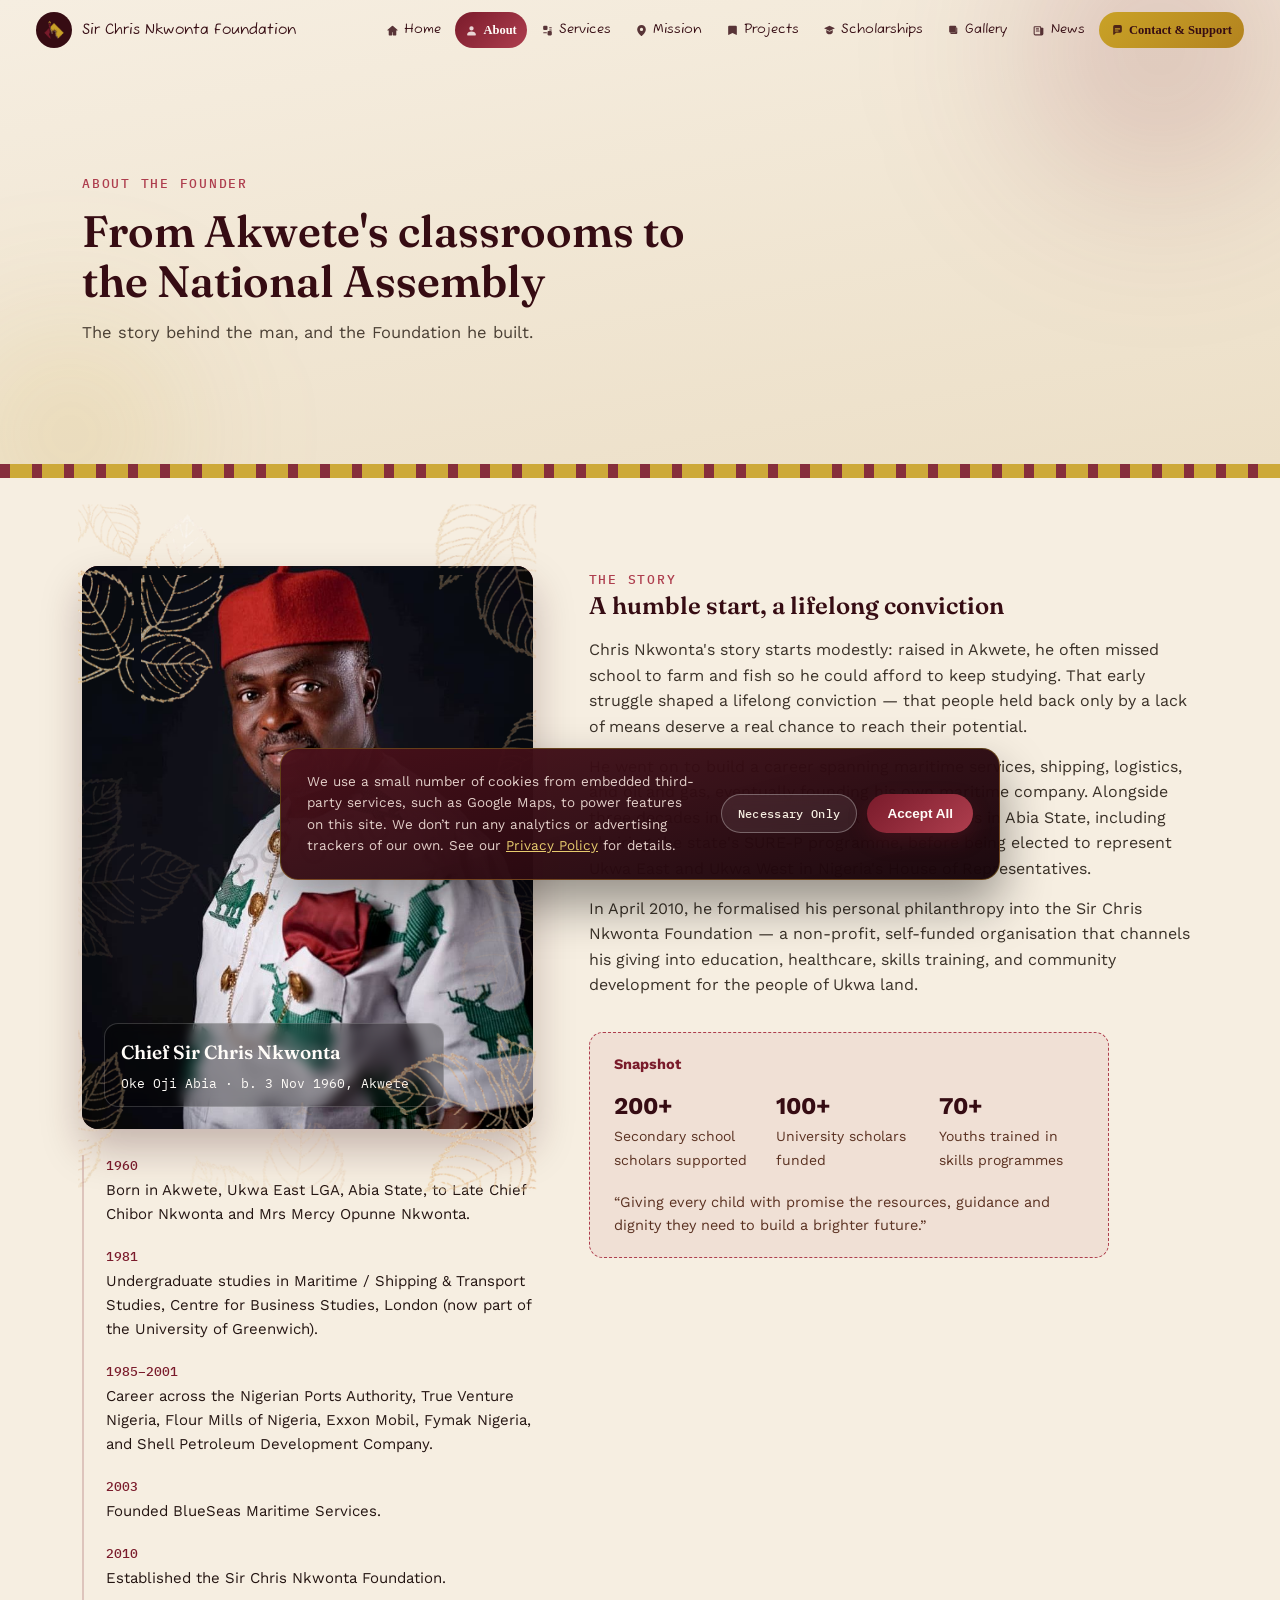
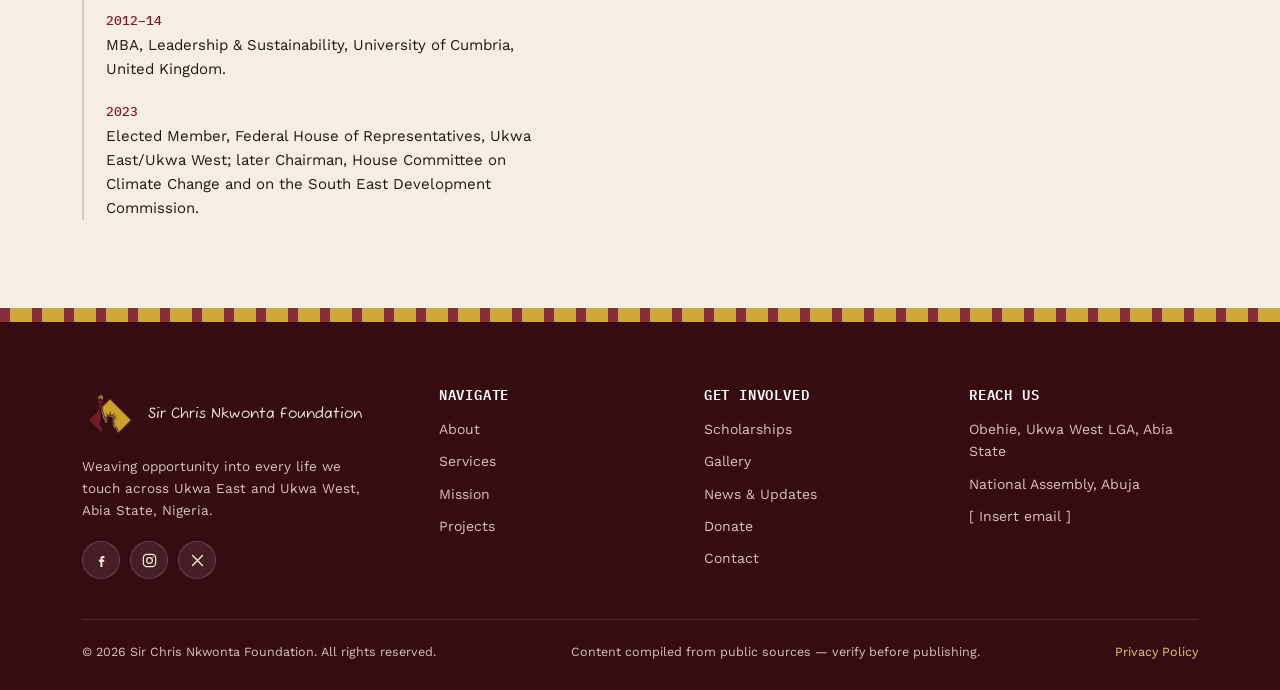
==== commit 63502ff2: "added gallery page" ====
--- a/about.html
+++ b/about.html
@@ -45,6 +45,7 @@
           <a href="mission.html">Mission</a>
           <a href="projects.html">Projects</a>
           <a href="scholarships.html">Scholarships</a>
+          <a href="gallery.html">Gallery</a>
           <a href="news.html">News</a>
           <a href="contact.html" class="nav-cta">Contact & Support</a>
         </nav>
@@ -178,8 +179,8 @@
                 </div>
               </div>
               <p style="margin-top: 18px; color: #5a3121">
-                “Giving every child with promise the resources, guidance and
-                dignity they need to build a brighter future.”
+                &ldquo;Giving every child with promise the resources, guidance and
+                dignity they need to build a brighter future.&rdquo;
               </p>
             </div>
           </div>
@@ -250,6 +251,7 @@
             <h4>Get Involved</h4>
             <ul>
               <li><a href="scholarships.html">Scholarships</a></li>
+              <li><a href="gallery.html">Gallery</a></li>
               <li><a href="news.html">News &amp; Updates</a></li>
               <li><a href="contact.html">Donate</a></li>
               <li><a href="contact.html">Contact</a></li>
--- a/css/style.css
+++ b/css/style.css
@@ -321,6 +321,9 @@
 }
 nav.links a[href="news.html"] {
   --nav-icon: url("data:image/svg+xml,%3Csvg viewBox='0 0 24 24' xmlns='http://www.w3.org/2000/svg'%3E%3Cpath fill='white' d='M5 4a2 2 0 0 0-2 2v12a3 3 0 0 0 3 3h12a3 3 0 0 0 3-3V8a1 1 0 0 0-1-1h-3V6a2 2 0 0 0-2-2H5Zm0 14V6h10v12a3 3 0 0 0 .17 1H6a1 1 0 0 1-1-1Zm2-9a1 1 0 0 1 1-1h4a1 1 0 1 1 0 2H8a1 1 0 0 1-1-1Zm0 4a1 1 0 0 1 1-1h5a1 1 0 1 1 0 2H8a1 1 0 0 1-1-1Z'/%3E%3C/svg%3E");
+}
+nav.links a[href="gallery.html"] {
+  --nav-icon: url("data:image/svg+xml,%3Csvg viewBox='0 0 24 24' xmlns='http://www.w3.org/2000/svg'%3E%3Cpath fill='white' d='M4 5a2 2 0 0 1 2-2h9a2 2 0 0 1 2 2v9a2 2 0 0 1-2 2H6a2 2 0 0 1-2-2V5Zm2 8.4V5h9v6.6l-2.1-2a1 1 0 0 0-1.36.02L9.2 12.1l-1-1a1 1 0 0 0-1.37-.04L6 12.1v1.3ZM9 8a1.3 1.3 0 1 1 0-2.6A1.3 1.3 0 0 1 9 8Zm-3 8v.6a2 2 0 0 0 2 2h9a2 2 0 0 0 2-2V8a2 2 0 0 0-2-2h-.6v8.6a1 1 0 0 1-1 1H6Z'/%3E%3C/svg%3E");
 }
 nav.links a[href="contact.html"] {
   --nav-icon: url("data:image/svg+xml,%3Csvg viewBox='0 0 24 24' xmlns='http://www.w3.org/2000/svg'%3E%3Cpath fill='white' d='M4 5a3 3 0 0 1 3-3h10a3 3 0 0 1 3 3v8a3 3 0 0 1-3 3H9.4l-3.7 3.7A1 1 0 0 1 4 19V5Zm4 3a1 1 0 0 0 0 2h8a1 1 0 1 0 0-2H8Zm0 4a1 1 0 1 0 0 2h5a1 1 0 1 0 0-2H8Z'/%3E%3C/svg%3E");
@@ -510,6 +513,8 @@
 .btn-primary:hover {
   transform: translateY(-2px);
   box-shadow: 0 12px 26px rgba(122, 27, 43, 0.38);
+  background: rgba(122, 27, 43, 0.5);
+
 }
 .btn-ghost {
   border: 1.5px solid var(--maroon);
@@ -518,7 +523,8 @@
   backdrop-filter: blur(8px);
 }
 .btn-ghost:hover {
-  background: rgba(122, 27, 43, 0.08);
+  background: rgba(122, 27, 43, 0.1);
+  color: white;
 }
 .btn-view {
   font-family: "IBM Plex Mono", monospace;
@@ -981,32 +987,32 @@
 .stack-card:nth-child(2) {
   background-image:
     linear-gradient(150deg, rgba(174, 62, 78, 0.94), rgba(122, 27, 43, 0.86)),
-    url("../assets/img/chris2.webp");
+    url("../assets/img/facebook/projects-05.jpg");
 }
 .stack-card:nth-child(3) {
   background-image:
     linear-gradient(150deg, rgba(201, 162, 39, 0.92), rgba(169, 121, 31, 0.86)),
-    url("https://images.unsplash.com/photo-1524504388940-b1c1722653e1?auto=format&fit=crop&w=1200&q=80");
+    url("../assets/img/facebook/posts/122108081678101895-02.jpg");
 }
 .stack-card:nth-child(4) {
   background-image:
     linear-gradient(150deg, rgba(54, 12, 19, 0.94), rgba(28, 5, 9, 0.84)),
-    url("https://images.unsplash.com/photo-1494790108377-be9c29b29330?auto=format&fit=crop&w=1200&q=80");
+    url("../assets/img/facebook/projects-04.jpg");
 }
 .stack-card:nth-child(5) {
   background-image:
     linear-gradient(150deg, rgba(122, 27, 43, 0.94), rgba(174, 62, 78, 0.84)),
-    url("https://images.unsplash.com/photo-1500530855697-b586d89ba3ee?auto=format&fit=crop&w=1200&q=80");
+    url("../assets/img/facebook/education-01.jpg");
 }
 .stack-card:nth-child(6) {
   background-image:
     linear-gradient(150deg, rgba(138, 46, 61, 0.94), rgba(54, 12, 19, 0.86)),
-    url("https://images.unsplash.com/photo-1517694712202-14dd9538aa97?auto=format&fit=crop&w=1200&q=80");
+    url("../assets/img/facebook/posts/122187411494101895-01.jpg");
 }
 .stack-card:nth-child(7) {
   background-image:
     linear-gradient(150deg, rgba(231, 203, 110, 0.92), rgba(174, 62, 78, 0.8)),
-    url("https://images.unsplash.com/photo-1524504388940-b1c1722653e1?auto=format&fit=crop&w=1200&q=80");
+    url("../assets/img/facebook/posts/122099902184101895-02.jpg");
 }
 .stack-deck.in .stack-card {
   transform: translate(var(--stack-x, 0), var(--stack-y, 0))
@@ -1151,6 +1157,7 @@
   width: 122%;
   height: 122%;
   max-width: none;
+  object-fit: contain;
   transform: translate(-50%, -50%);
   pointer-events: none;
   z-index: 2;
@@ -1584,81 +1591,125 @@
    SCHOLARSHIPS
    ========================================================= */
 .schol-grid {
+  position: relative;
+  z-index: 2;
+  margin-bottom: 36px;
+}
+.schol-card {
   display: grid;
-  grid-template-columns: repeat(3, 1fr);
-  gap: 22px;
-  margin-bottom: 36px;
-  position: relative;
-  z-index: 2;
-}
-.schol-card {
-  border-radius: 18px;
+  grid-template-columns: 1.35fr 1fr;
+  border-radius: 20px;
   overflow: hidden;
+  min-height: 420px;
+}
+.schol-info {
+  padding: 34px 36px;
   display: flex;
   flex-direction: column;
-}
-.schol-cover {
-  height: 190px;
-  position: relative;
-  display: flex;
-  align-items: flex-end;
-  padding: 20px 24px;
-}
-.schol-cover .n {
+  gap: 6px;
+}
+.schol-info > .eyebrow {
+  margin-bottom: 2px;
+}
+.schol-info > h3 {
+  font-size: 24px;
+  margin-bottom: 14px;
+}
+.schol-info .btn-view {
+  align-self: flex-start;
+  margin-top: 18px;
+}
+.schol-tiers {
+  display: flex;
+  flex-direction: column;
+  gap: 30px;
+}
+.schol-tier {
+  padding: 0;
+}
+.schol-tier-head {
+  display: flex;
+  align-items: flex-start;
+  gap: 14px;
+  margin-bottom: 10px;
+}
+.schol-tier-head .n {
   font-family: "IBM Plex Mono", monospace;
-  font-size: 36px;
-  color: rgba(255, 255, 255, 0.88);
-  position: absolute;
-  top: 18px;
-  right: 18px;
-}
-.schol-cover h3 {
-  color: var(--white);
-  font-size: 20px;
-  position: relative;
-  z-index: 2;
-}
-.schol-cover::before {
-  content: "";
+  font-size: 24px;
+  font-weight: 500;
+  line-height: 1.15;
+  color: var(--maroon-soft);
+  opacity: 0.45;
+  flex-shrink: 0;
+}
+.schol-tier-head h4 {
+  font-size: 17px;
+  margin-top: 2px;
+}
+.schol-tier ul {
+  padding-left: 18px;
+  font-size: 14.5px;
+  color: #4a3f34;
+  display: flex;
+  flex-direction: column;
+  gap: 5px;
+}
+.schol-preview {
+  position: relative;
+  display: grid;
+  grid-template-columns: repeat(2, 1fr);
+  grid-template-rows: 1.2fr 1fr 1fr;
+  gap: 8px;
+  padding: 16px;
+  background: rgba(122, 27, 43, 0.05);
+  cursor: pointer;
+}
+.schol-thumb {
+  border-radius: 12px;
+  background-size: cover;
+  background-position: center;
+  background-repeat: no-repeat;
+  background-color: rgba(122, 27, 43, 0.12);
+  position: relative;
+  overflow: hidden;
+  box-shadow: 0 6px 16px rgba(54, 12, 19, 0.14);
+  transition: transform 0.2s ease;
+}
+.schol-thumb:first-child {
+  grid-column: 1 / -1;
+}
+.schol-preview:hover .schol-thumb {
+  transform: scale(1.02);
+}
+.schol-thumb--more::after {
+  content: attr(data-more);
   position: absolute;
   inset: 0;
-  background-image: repeating-linear-gradient(
-    45deg,
-    rgba(255, 255, 255, 0.08) 0 8px,
-    transparent 8px 20px
-  );
-}
-.cov-1 {
-  background: linear-gradient(135deg, var(--maroon), var(--maroon-deep));
-}
-.cov-2 {
-  background: linear-gradient(135deg, var(--gold), var(--maroon));
-}
-.cov-3 {
-  background: linear-gradient(135deg, var(--maroon-soft), var(--maroon-deep));
-}
-.schol-body {
-  padding: 24px 26px 24px 24px;
-  display: flex;
-  flex-direction: column;
-  gap: 14px;
-  flex: 1;
-}
-.schol-body ul {
-  padding-left: 18px;
-  font-size: 14px;
-  color: #4a3f34;
-  display: flex;
-  flex-direction: column;
-  gap: 6px;
-}
-.schol-body .btn-view {
-  align-self: flex-start;
-  margin-top: auto;
-}
-@media (max-width: 900px) {
-  .schol-grid {
+  background: rgba(20, 5, 9, 0.58);
+  color: var(--white);
+  display: flex;
+  align-items: center;
+  justify-content: center;
+  font-family: "IBM Plex Mono", monospace;
+  font-size: 19px;
+  font-weight: 600;
+}
+@media (max-width: 860px) {
+  .schol-card {
     grid-template-columns: 1fr;
+    min-height: 0;
+  }
+  .schol-preview {
+    min-height: 260px;
+  }
+}
+@media (max-width: 520px) {
+  .schol-info {
+    padding: 26px;
+  }
+  .schol-preview {
+    padding: 12px;
+    min-height: 220px;
   }
 }
 
@@ -2026,6 +2077,10 @@
   }
 }
 
+footer .bottom a[href="privacy.html"] {
+  color: var(--gold-soft);
+}
+
 ::selection {
   background: var(--gold-soft);
   color: var(--maroon-deep);
@@ -2050,6 +2105,21 @@
   box-shadow: 0 24px 42px rgba(20, 5, 9, 0.24);
   border: 1px solid rgba(255, 255, 255, 0.14);
 }
+.photo-card__image {
+  display: block;
+  width: 100%;
+  cursor: zoom-in;
+  appearance: none;
+  padding: 0;
+  font: inherit;
+}
+.photo-card__image:hover {
+  border-color: rgba(231, 203, 110, 0.72);
+}
+.photo-card__image:focus-visible {
+  outline: 3px solid var(--gold-soft);
+  outline-offset: 3px;
+}
 .photo-card__placeholder {
   background: rgba(255, 255, 255, 0.08);
   border-style: dashed;
@@ -2105,8 +2175,6 @@
   max-width: 860px;
   width: 100%;
   max-height: 92vh;
-  overflow-y: auto;
-  padding: 40px;
   border-radius: 24px;
   position: relative;
   transform: translateY(14px);
@@ -2118,14 +2186,29 @@
   );
   border: 1px solid rgba(201, 162, 39, 0.35);
   box-shadow: 0 34px 70px rgba(0, 0, 0, 0.45);
+  display: flex;
+  flex-direction: column;
+  overflow: hidden;
+}
+/* Scrolls independently of .modal-panel so long write-ups never drag
+   .modal-close out of view -- see the note on .modal-close below. */
+.modal-scroll {
+  overflow-y: auto;
+  padding: 40px;
+  min-height: 0;
+  scrollbar-width: none;
+  -ms-overflow-style: none;
+}
+.modal-scroll::-webkit-scrollbar {
+  display: none;
 }
 .modal-overlay.open .modal-panel {
   transform: translateY(0);
 }
-/* Lives inside .modal-panel (not fixed to the viewport) so it sits neatly
-   inside the card itself and scrolls away with the rest of the panel's
-   content on long write-ups, instead of floating disconnected in the
-   corner of the screen. .modal-panel already has position:relative. */
+/* Positioned against .modal-panel, NOT .modal-scroll -- it sits outside
+   the scrolling wrapper, so it stays pinned in the corner of the card and
+   never scrolls away, even on long write-ups. .modal-panel already has
+   position:relative. */
 .modal-close {
   position: absolute;
   top: 16px;
@@ -2190,6 +2273,170 @@
 }
 .modal-source a {
   text-decoration: underline;
+}
+/* "See More in Gallery" -- sits below the sources since not every photo
+   taken for a project/tier makes it into that project's own write-up;
+   this is the hand-off to the full, browsable collection. */
+.modal-gallery-cta {
+  margin-top: 20px;
+  display: inline-flex;
+  align-items: center;
+  gap: 8px;
+  color: var(--gold-soft);
+  border-color: rgba(231, 203, 110, 0.4);
+  background: rgba(231, 203, 110, 0.08);
+}
+.modal-gallery-cta svg {
+  width: 14px;
+  height: 14px;
+  transition: transform 0.15s ease;
+}
+.modal-gallery-cta:hover {
+  background: var(--gold);
+  color: var(--maroon-deep);
+}
+.modal-gallery-cta:hover svg {
+  transform: translateX(2px);
+}
+
+.image-viewer {
+  position: fixed;
+  inset: 0;
+  z-index: 1200;
+  display: flex;
+  align-items: center;
+  justify-content: center;
+  padding: 24px;
+  background: rgba(8, 2, 4, 0.88);
+  opacity: 0;
+  pointer-events: none;
+  transition: opacity 0.2s ease;
+}
+.image-viewer.open {
+  opacity: 1;
+  pointer-events: auto;
+}
+.image-viewer__panel {
+  width: min(1120px, 100%);
+  height: min(820px, 92vh);
+  display: grid;
+  grid-template-rows: minmax(0, 1fr) auto;
+  position: relative;
+  overflow: hidden;
+  border-radius: 18px;
+  background: #120408;
+  border: 1px solid rgba(255, 255, 255, 0.18);
+  box-shadow: 0 34px 80px rgba(0, 0, 0, 0.55);
+}
+.image-viewer__canvas {
+  min-height: 0;
+  overflow: auto;
+  display: flex;
+  align-items: center;
+  justify-content: center;
+  padding: 28px;
+}
+.image-viewer__canvas img {
+  max-width: 100%;
+  max-height: 100%;
+  object-fit: contain;
+  transform-origin: center center;
+  transition: transform 0.12s ease;
+}
+.image-viewer__close {
+  position: absolute;
+  top: 14px;
+  right: 14px;
+  z-index: 2;
+  width: 40px;
+  height: 40px;
+  border-radius: 50%;
+  border: 1px solid rgba(255, 255, 255, 0.22);
+  background: rgba(0, 0, 0, 0.42);
+  color: var(--white);
+  font-size: 24px;
+  cursor: pointer;
+}
+.image-viewer__nav {
+  position: absolute;
+  top: 50%;
+  z-index: 2;
+  width: 48px;
+  height: 64px;
+  transform: translateY(-50%);
+  border-radius: 999px;
+  border: 1px solid rgba(255, 255, 255, 0.22);
+  background: rgba(0, 0, 0, 0.44);
+  color: var(--white);
+  font-size: 44px;
+  line-height: 1;
+  cursor: pointer;
+}
+.image-viewer__nav:hover,
+.image-viewer__close:hover,
+.image-viewer__controls button:hover {
+  background: rgba(255, 255, 255, 0.18);
+}
+.image-viewer__nav--prev {
+  left: 16px;
+}
+.image-viewer__nav--next {
+  right: 16px;
+}
+.image-viewer__bar {
+  display: flex;
+  align-items: center;
+  justify-content: space-between;
+  gap: 16px;
+  padding: 14px 18px;
+  background: rgba(255, 255, 255, 0.08);
+  color: #ecdccb;
+}
+.image-viewer__caption {
+  min-width: 0;
+  font-size: 14px;
+  line-height: 1.45;
+}
+.image-viewer__controls {
+  display: flex;
+  flex-shrink: 0;
+  gap: 8px;
+}
+.image-viewer__controls button {
+  min-width: 44px;
+  height: 36px;
+  border-radius: 999px;
+  border: 1px solid rgba(255, 255, 255, 0.2);
+  background: rgba(255, 255, 255, 0.1);
+  color: var(--white);
+  cursor: pointer;
+}
+@media (max-width: 560px) {
+  .image-viewer {
+    padding: 10px;
+  }
+  .image-viewer__panel {
+    height: 94vh;
+    border-radius: 14px;
+  }
+  .image-viewer__canvas {
+    padding: 18px;
+  }
+  .image-viewer__nav {
+    width: 40px;
+    height: 54px;
+    font-size: 36px;
+  }
+  .image-viewer__nav--prev {
+    left: 8px;
+  }
+  .image-viewer__nav--next {
+    right: 8px;
+  }
+  .image-viewer__bar {
+    align-items: flex-start;
+    flex-direction: column;
+  }
 }
 
 /* =========================================================
@@ -2460,3 +2707,325 @@
     grid-template-columns: 1fr;
   }
 }
+
+/* =========================================================
+   GALLERY (gallery.html)
+   Bento-style photo grid with category filters, a mouse-follow
+   spotlight on hover, a staggered scroll-reveal, and an auto-
+   scrolling filmstrip in the hero. The lightbox itself (zoom,
+   pan, prev/next) is shared with the project/scholarship detail
+   modals via js/modal.js -- see GALLERY_SCOPE_SELECTOR there.
+   ========================================================= */
+
+/* ---- Hero filmstrip ---- */
+.gallery-hero {
+  padding-bottom: 56px;
+}
+.gallery-marquee {
+  margin-top: 40px;
+  overflow: hidden;
+  position: relative;
+  z-index: 2;
+  -webkit-mask-image: linear-gradient(
+    90deg,
+    transparent,
+    #000 10%,
+    #000 90%,
+    transparent
+  );
+  mask-image: linear-gradient(
+    90deg,
+    transparent,
+    #000 10%,
+    #000 90%,
+    transparent
+  );
+}
+.gallery-marquee__track {
+  display: flex;
+  gap: 14px;
+  width: max-content;
+  animation: galleryMarquee 38s linear infinite;
+}
+.gallery-marquee:hover .gallery-marquee__track {
+  animation-play-state: paused;
+}
+.gallery-marquee__item {
+  width: 168px;
+  height: 108px;
+  border-radius: 14px;
+  background-size: cover;
+  background-position: center;
+  background-repeat: no-repeat;
+  background-color: rgba(122, 27, 43, 0.12);
+  flex-shrink: 0;
+  box-shadow: 0 14px 28px rgba(54, 12, 19, 0.18);
+  border: 1px solid rgba(255, 255, 255, 0.5);
+}
+@keyframes galleryMarquee {
+  from {
+    transform: translateX(0);
+  }
+  to {
+    transform: translateX(-50%);
+  }
+}
+@media (prefers-reduced-motion: reduce) {
+  .gallery-marquee__track {
+    animation: none;
+  }
+}
+@media (max-width: 600px) {
+  .gallery-marquee__item {
+    width: 128px;
+    height: 84px;
+  }
+}
+
+/* ---- Filter pills ---- */
+.gallery-section {
+  padding-top: 56px;
+}
+.gallery-filters {
+  position: sticky;
+  top: calc(var(--nav-h) + 14px);
+  z-index: 10;
+  display: flex;
+  align-items: center;
+  justify-content: space-between;
+  flex-wrap: wrap;
+  gap: 14px;
+  margin-bottom: 36px;
+}
+.gallery-filters__track {
+  position: relative;
+  display: inline-flex;
+  gap: 4px;
+  padding: 5px;
+  border-radius: 999px;
+  background: rgba(255, 255, 255, 0.6);
+  backdrop-filter: blur(14px) saturate(160%);
+  -webkit-backdrop-filter: blur(14px) saturate(160%);
+  border: 1px solid var(--glass-border);
+  box-shadow: 0 10px 26px rgba(54, 12, 19, 0.1);
+}
+.gallery-filters__highlight {
+  position: absolute;
+  top: 5px;
+  left: 0;
+  height: calc(100% - 10px);
+  border-radius: 999px;
+  background: linear-gradient(135deg, var(--maroon), var(--maroon-soft));
+  box-shadow: 0 6px 16px rgba(122, 27, 43, 0.32);
+  transition:
+    transform 0.35s cubic-bezier(0.2, 0.8, 0.2, 1),
+    width 0.35s cubic-bezier(0.2, 0.8, 0.2, 1);
+  z-index: 0;
+}
+.filter-pill {
+  position: relative;
+  z-index: 1;
+  border: none;
+  background: transparent;
+  cursor: pointer;
+  padding: 9px 18px;
+  border-radius: 999px;
+  font-family: "IBM Plex Mono", monospace;
+  font-size: 12.5px;
+  letter-spacing: 0.03em;
+  color: var(--maroon-deep);
+  transition: color 0.25s ease;
+  white-space: nowrap;
+}
+.filter-pill.active {
+  color: var(--white);
+}
+.filter-pill:hover:not(.active) {
+  color: var(--maroon);
+}
+.gallery-filters__count {
+  font-family: "IBM Plex Mono", monospace;
+  font-size: 12px;
+  color: var(--maroon-soft);
+  white-space: nowrap;
+}
+@media (max-width: 640px) {
+  .gallery-filters {
+    position: static;
+    align-items: flex-start;
+  }
+  .gallery-filters__track {
+    overflow-x: auto;
+    max-width: 100%;
+    scrollbar-width: none;
+    -ms-overflow-style: none;
+  }
+  .gallery-filters__track::-webkit-scrollbar {
+    display: none;
+  }
+}
+
+/* ---- Bento grid ---- */
+.gallery-grid {
+  display: grid;
+  grid-template-columns: repeat(auto-fill, minmax(230px, 1fr));
+  grid-auto-rows: 180px;
+  grid-auto-flow: dense;
+  gap: 18px;
+  position: relative;
+  z-index: 2;
+  margin-bottom: 8px;
+}
+.gallery-tile--feature {
+  grid-column: span 2;
+  grid-row: span 2;
+}
+.gallery-tile--tall {
+  grid-row: span 2;
+}
+.gallery-tile {
+  position: relative;
+  border-radius: 18px;
+  overflow: hidden;
+  isolation: isolate;
+  background: rgba(122, 27, 43, 0.08);
+  box-shadow: 0 14px 30px rgba(54, 12, 19, 0.14);
+  opacity: 0;
+  transform: translateY(18px) scale(0.97);
+  transition:
+    opacity 0.55s ease,
+    transform 0.55s ease,
+    box-shadow 0.25s ease;
+}
+.gallery-tile--visible {
+  opacity: 1;
+  transform: translateY(0) scale(1);
+}
+.gallery-tile--hidden {
+  opacity: 0 !important;
+  transform: translateY(10px) scale(0.9) !important;
+  pointer-events: none;
+  transition-delay: 0ms !important;
+}
+.gallery-tile:hover {
+  box-shadow: 0 22px 44px rgba(54, 12, 19, 0.26);
+}
+.gallery-tile__trigger {
+  position: absolute;
+  inset: 0;
+  width: 100%;
+  height: 100%;
+  border: 0;
+  padding: 0;
+  cursor: zoom-in;
+  background-size: cover;
+  background-position: center;
+  background-repeat: no-repeat;
+  transition: transform 0.5s cubic-bezier(0.2, 0.8, 0.2, 1);
+}
+.gallery-tile:hover .gallery-tile__trigger {
+  transform: scale(1.06);
+}
+.gallery-tile__glow {
+  position: absolute;
+  inset: 0;
+  background: radial-gradient(
+    circle at var(--mx, 50%) var(--my, 50%),
+    rgba(255, 255, 255, 0.4),
+    transparent 55%
+  );
+  opacity: 0;
+  transition: opacity 0.3s ease;
+  pointer-events: none;
+  mix-blend-mode: overlay;
+}
+.gallery-tile:hover .gallery-tile__glow {
+  opacity: 1;
+}
+.gallery-tile__overlay {
+  position: absolute;
+  inset: 0;
+  background: linear-gradient(
+    0deg,
+    rgba(20, 5, 9, 0.92) 0%,
+    rgba(20, 5, 9, 0.55) 32%,
+    rgba(20, 5, 9, 0) 62%
+  );
+  opacity: 0;
+  transition: opacity 0.3s ease;
+  pointer-events: none;
+}
+.gallery-tile:hover .gallery-tile__overlay,
+.gallery-tile:focus-within .gallery-tile__overlay {
+  opacity: 1;
+}
+.gallery-tile__meta {
+  position: absolute;
+  left: 16px;
+  right: 16px;
+  bottom: 14px;
+  z-index: 2;
+  display: flex;
+  flex-direction: column;
+  gap: 5px;
+  pointer-events: none;
+  opacity: 0;
+  transform: translateY(8px);
+  transition:
+    opacity 0.3s ease,
+    transform 0.3s ease;
+}
+.gallery-tile:hover .gallery-tile__meta,
+.gallery-tile:focus-within .gallery-tile__meta {
+  opacity: 1;
+  transform: translateY(0);
+}
+.gallery-tile__tag {
+  align-self: flex-start;
+  font-family: "IBM Plex Mono", monospace;
+  font-size: 10.5px;
+  letter-spacing: 0.08em;
+  text-transform: uppercase;
+  color: var(--maroon-deep);
+  background: var(--gold-soft);
+  padding: 4px 10px;
+  border-radius: 999px;
+}
+.gallery-tile__caption {
+  color: var(--white);
+  font-size: 13.5px;
+  line-height: 1.4;
+}
+.gallery-tile:focus-within {
+  outline: 2px solid var(--gold);
+  outline-offset: 2px;
+}
+@media (max-width: 700px) {
+  .gallery-grid {
+    grid-template-columns: repeat(auto-fill, minmax(150px, 1fr));
+    grid-auto-rows: 150px;
+    gap: 12px;
+  }
+  .gallery-tile--feature,
+  .gallery-tile--tall {
+    grid-column: span 1;
+    grid-row: span 1;
+  }
+  .gallery-tile__meta {
+    left: 12px;
+    right: 12px;
+    bottom: 10px;
+  }
+  .gallery-tile__caption {
+    font-size: 12px;
+  }
+}
+@media (prefers-reduced-motion: reduce) {
+  .gallery-tile,
+  .gallery-tile__trigger,
+  .gallery-tile__overlay,
+  .gallery-tile__glow,
+  .gallery-tile__meta {
+    transition: none;
+  }
+}
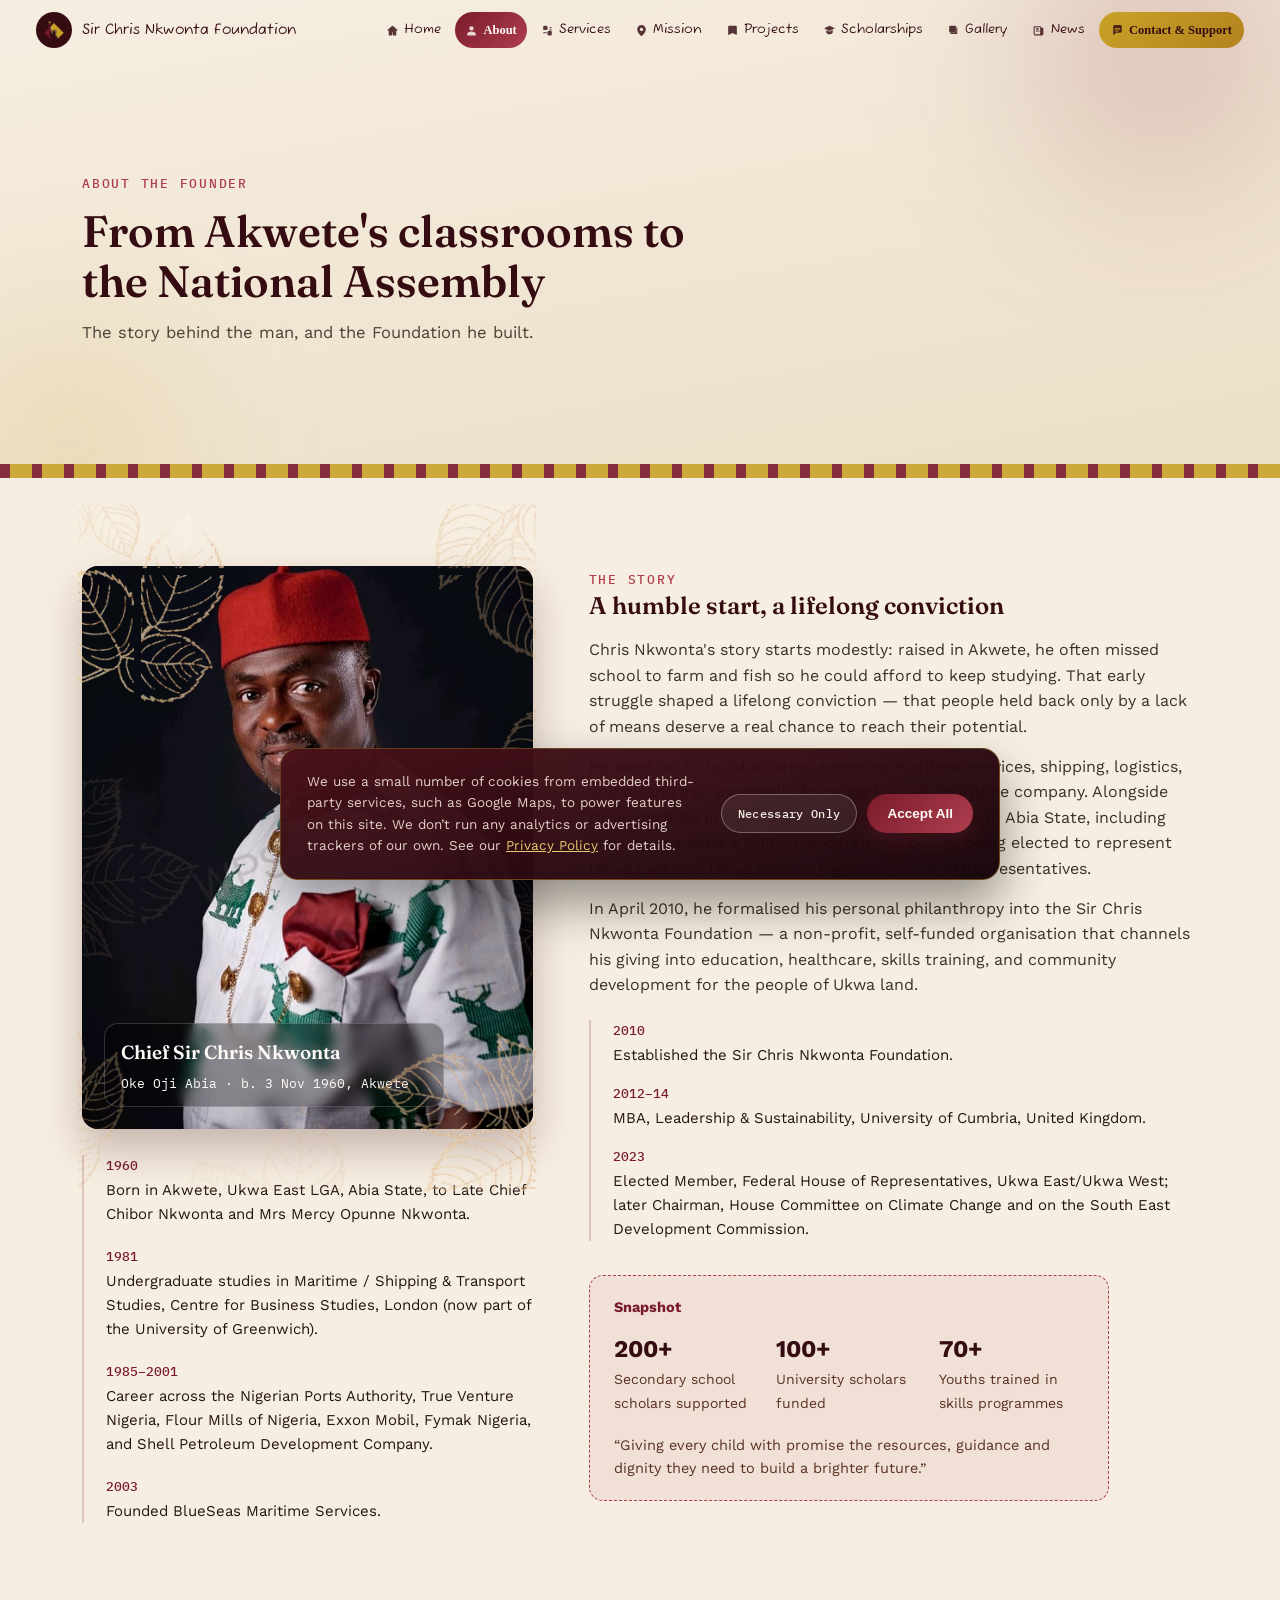
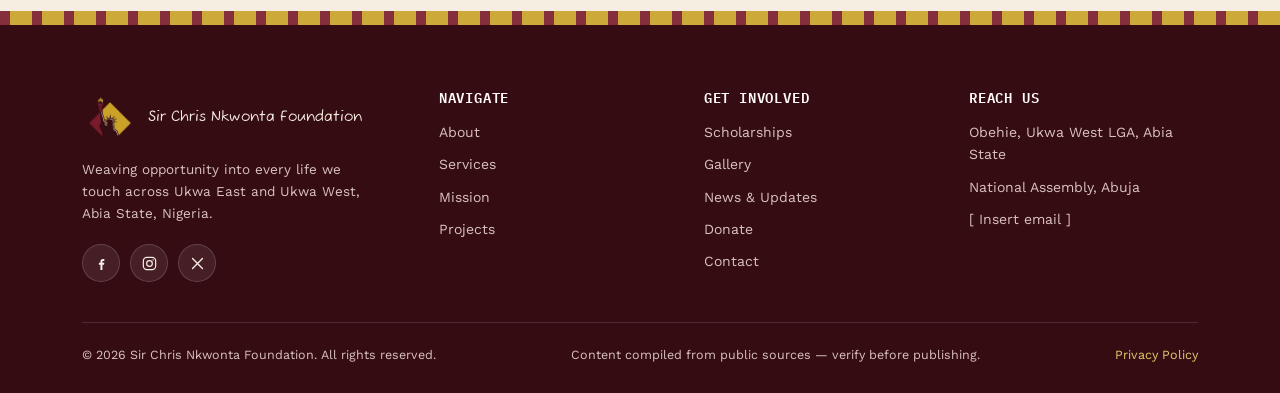
==== commit 5c68f143: "changed services.html | edited view more btn" ====
--- a/about.html
+++ b/about.html
@@ -116,25 +116,6 @@
                 <div class="yr">2003</div>
                 <p>Founded BlueSeas Maritime Services.</p>
               </div>
-              <div class="tl-item">
-                <div class="yr">2010</div>
-                <p>Established the Sir Chris Nkwonta Foundation.</p>
-              </div>
-              <div class="tl-item">
-                <div class="yr">2012&ndash;14</div>
-                <p>
-                  MBA, Leadership &amp; Sustainability, University of Cumbria,
-                  United Kingdom.
-                </p>
-              </div>
-              <div class="tl-item">
-                <div class="yr">2023</div>
-                <p>
-                  Elected Member, Federal House of Representatives, Ukwa
-                  East/Ukwa West; later Chairman, House Committee on Climate
-                  Change and on the South East Development Commission.
-                </p>
-              </div>
             </div>
           </div>
           <div data-reveal>
@@ -162,6 +143,27 @@
               skills training, and community development for the people of Ukwa
               land.
             </p>
+            <div class="timeline timeline--recent" data-reveal>
+              <div class="tl-item">
+                <div class="yr">2010</div>
+                <p>Established the Sir Chris Nkwonta Foundation.</p>
+              </div>
+              <div class="tl-item">
+                <div class="yr">2012&ndash;14</div>
+                <p>
+                  MBA, Leadership &amp; Sustainability, University of Cumbria,
+                  United Kingdom.
+                </p>
+              </div>
+              <div class="tl-item">
+                <div class="yr">2023</div>
+                <p>
+                  Elected Member, Federal House of Representatives, Ukwa
+                  East/Ukwa West; later Chairman, House Committee on Climate
+                  Change and on the South East Development Commission.
+                </p>
+              </div>
+            </div>
             <div class="notice about-snapshot" data-reveal>
               <b>Snapshot</b>
               <div class="notice-row">
--- a/css/style.css
+++ b/css/style.css
@@ -1227,6 +1227,16 @@
   flex-direction: column;
   gap: 20px;
 }
+/* The 2012-14 / 2023 entries were moved out of the left-column timeline
+   into the right column (after the story text, before the Snapshot box)
+   to balance the two columns' heights -- the left column ran much taller
+   than the right with all seven entries stacked under the portrait. This
+   modifier trims the spacing to match the paragraph rhythm it now sits
+   in, rather than the more generous gap meant for sitting under a photo. */
+.timeline--recent {
+  margin-top: 22px;
+  gap: 16px;
+}
 .about-support,
 .about-snapshot {
   margin: 34px 0 0;
@@ -1360,15 +1370,89 @@
   z-index: 2;
 }
 .card {
+  --lift: 0px;
+  --tilt: 0deg;
+  position: relative;
+  overflow: hidden;
   border-radius: 16px;
   padding: 28px 26px;
-  transition:
-    transform 0.18s ease,
-    box-shadow 0.18s ease;
+  transition: box-shadow 0.18s ease;
+  animation: cardTilt 3.6s ease-in-out infinite;
 }
 .card:hover {
-  transform: translateY(-4px);
+  --lift: -4px;
   box-shadow: 0 18px 36px rgba(54, 12, 19, 0.18);
+}
+/* Continuous tilt, same slow 3.6s/ease-in-out pace as the icon float
+   below. Driven off --lift/--tilt (set per-card and on :hover) rather
+   than a second `transform` declaration, so the hover lift blends into
+   the animation instead of fighting it for who "wins" the property --
+   animations otherwise always beat a plain transform rule, even on
+   :hover. Net effect: each card keeps gently tilting even while
+   hovered, just lifted at the same time. */
+@keyframes cardTilt {
+  0%,
+  100% {
+    transform: translateY(var(--lift)) rotate(0deg);
+  }
+  50% {
+    transform: translateY(calc(var(--lift) - 5px)) rotate(var(--tilt));
+  }
+}
+/* Shine sweep on hover -- reuses the same treatment as .btn/.btn-view
+   elsewhere on the site so it reads as consistent, not bolted on. */
+.card::after {
+  content: "";
+  position: absolute;
+  top: 0;
+  left: -75%;
+  width: 45%;
+  height: 100%;
+  background: linear-gradient(
+    115deg,
+    transparent 0%,
+    rgba(255, 255, 255, 0.55) 50%,
+    transparent 100%
+  );
+  transform: skewX(-22deg);
+  transition: left 0.65s ease;
+  pointer-events: none;
+}
+.card:hover::after {
+  left: 130%;
+}
+/* Staggered fade-up: same [data-reveal] transition already used
+   sitewide, just offset per card so all six don't land in one beat.
+   Each card also gets its own --tilt (alternating direction/angle) and
+   a negative animation-delay so the six cards tilt out of phase with
+   each other, not in unison. */
+.card-grid .card:nth-child(1) {
+  --tilt: 1.6deg;
+}
+.card-grid .card:nth-child(2) {
+  --tilt: -1.4deg;
+  transition-delay: 0.08s;
+  animation-delay: -0.6s;
+}
+.card-grid .card:nth-child(3) {
+  --tilt: 2deg;
+  transition-delay: 0.16s;
+  animation-delay: -1.2s;
+}
+.card-grid .card:nth-child(4) {
+  --tilt: -1.8deg;
+  transition-delay: 0.24s;
+  animation-delay: -1.8s;
+}
+.card-grid .card:nth-child(5) {
+  --tilt: 1.2deg;
+  transition-delay: 0.32s;
+  animation-delay: -2.4s;
+}
+.card-grid .card:nth-child(6) {
+  --tilt: -2.1deg;
+  transition-delay: 0.4s;
+  animation-delay: -3s;
 }
 .card .ico {
   width: 42px;
@@ -1381,6 +1465,47 @@
   align-items: center;
   justify-content: center;
   color: var(--white);
+  animation: iconFloat 3.6s ease-in-out infinite;
+}
+/* Negative delays start each icon mid-cycle right away instead of all
+   six floating in lockstep -- reads as alive rather than mechanical. */
+.card:nth-child(2) .ico {
+  animation-delay: -0.6s;
+}
+.card:nth-child(3) .ico {
+  animation-delay: -1.2s;
+}
+.card:nth-child(4) .ico {
+  animation-delay: -1.8s;
+}
+.card:nth-child(5) .ico {
+  animation-delay: -2.4s;
+}
+.card:nth-child(6) .ico {
+  animation-delay: -3s;
+}
+.card:hover .ico {
+  animation: iconPulse 0.6s ease;
+}
+@keyframes iconFloat {
+  0%,
+  100% {
+    transform: translateY(0) rotate(0deg);
+  }
+  50% {
+    transform: translateY(-6px) rotate(-4deg);
+  }
+}
+@keyframes iconPulse {
+  0% {
+    transform: scale(1) rotate(0deg);
+  }
+  45% {
+    transform: scale(1.18) rotate(10deg);
+  }
+  100% {
+    transform: scale(1) rotate(0deg);
+  }
 }
 .card .ico svg {
   width: 22px;
@@ -1403,6 +1528,26 @@
   .card-grid {
     grid-template-columns: 1fr;
   }
+}
+
+/* Slow ambient drift for the services-page hero blobs only, opted into
+   via an extra class added on services.html -- the shared .blob used in
+   every other page's hero is untouched. */
+@keyframes blobDrift {
+  0%,
+  100% {
+    transform: translate(0, 0) scale(1);
+  }
+  50% {
+    transform: translate(16px, -12px) scale(1.06);
+  }
+}
+.blob-drift {
+  animation: blobDrift 9s ease-in-out infinite;
+}
+.blob-drift--rev {
+  animation-direction: reverse;
+  animation-duration: 11s;
 }
 
 /* =========================================================
@@ -2278,7 +2423,8 @@
    taken for a project/tier makes it into that project's own write-up;
    this is the hand-off to the full, browsable collection. */
 .modal-gallery-cta {
-  margin-top: 20px;
+  margin-top: -8px;
+  margin-bottom: 26px;
   display: inline-flex;
   align-items: center;
   gap: 8px;
@@ -3029,3 +3175,307 @@
     transition: none;
   }
 }
+
+/* =========================================================
+   HOME — Scroll-morph divider (card-stack -> plant-growth)
+   Sits between .stack-section and .seeds-section, both of which
+   share the same light "cloth" background, so a plain .thread
+   (built for light/dark seams -- see the .thread comment above)
+   would not read correctly here. Instead two wave shapes
+   cross-fade + shift based on scroll position: home.js measures
+   this element's position on scroll and writes the progress to
+   --morph (0 -> 1), so shape A (the stack's flat edge) blends
+   into shape B (a soil mound) as the user scrolls past -- read
+   by the eye as one shape morphing into the other. Falls back to
+   a static shape A with no JS, and home.js skips the scroll
+   listener entirely for prefers-reduced-motion, freezing on the
+   settled "soil" state instead of tracking scroll position.
+   ========================================================= */
+.section-morph {
+  position: relative;
+  height: 110px;
+  overflow: hidden;
+  background: var(--cloth);
+}
+.section-morph svg {
+  position: absolute;
+  inset: 0;
+  width: 100%;
+  height: 100%;
+  display: block;
+}
+.morph-shape--from {
+  fill: var(--cloth-deep);
+  opacity: calc(1 - var(--morph, 0));
+  transform: translateY(calc(var(--morph, 0) * -8px));
+}
+.morph-shape--to {
+  fill: rgba(122, 27, 43, 0.16);
+  opacity: var(--morph, 0);
+  transform: translateY(calc((1 - var(--morph, 0)) * 10px));
+}
+@media (max-width: 600px) {
+  .section-morph {
+    height: 70px;
+  }
+}
+
+/* =========================================================
+   HOME — "Seeds of Change" growth illustration + write-up
+   A standalone section (own background wash, not merged with
+   the card-stack above it -- see .section-morph). The SVG plant
+   draws/blooms in brand colors (gold leaves, maroon stem) once
+   scrolled into view, then loops continuously: each animated
+   part uses `infinite alternate` on a *shared* duration, so
+   growth and gentle wilt keep breathing in and out in sync
+   rather than playing once and freezing. The global
+   prefers-reduced-motion override (top of file) forces
+   iteration-count to 1, and because each keyframe's end state
+   (100%) is the fully grown/bloomed pose, reduced-motion users
+   still land on a complete illustration rather than a blank one.
+   ========================================================= */
+.seeds-section {
+  background: linear-gradient(180deg, var(--cloth-deep) 0%, var(--cloth) 55%);
+  padding-top: 70px;
+}
+.seeds-wrap {
+  display: grid;
+  grid-template-columns: 0.8fr 1.2fr;
+  gap: 56px;
+  align-items: center;
+}
+.seeds-visual {
+  position: relative;
+  display: flex;
+  align-items: center;
+  justify-content: center;
+  padding: 20px;
+}
+.seeds-visual::before {
+  content: "";
+  position: absolute;
+  inset: 6%;
+  border-radius: 50%;
+  background: radial-gradient(
+    circle,
+    rgba(201, 162, 39, 0.16),
+    transparent 70%
+  );
+  pointer-events: none;
+  z-index: 0;
+}
+.seed-plant {
+  position: relative;
+  z-index: 1;
+  width: 100%;
+  max-width: 300px;
+  display: block;
+  transform-origin: 50% 96%;
+}
+.seed-soil {
+  fill: var(--maroon-soft);
+  opacity: 0.22;
+}
+.seed-stem {
+  fill: none;
+  stroke: var(--maroon);
+  stroke-width: 5;
+  stroke-linecap: round;
+  stroke-dasharray: 100;
+  stroke-dashoffset: 100;
+}
+.seeds-visual.in .seed-stem {
+  animation: seedStemLoop 6s ease-in-out infinite alternate;
+}
+.seed-leaf {
+  fill: var(--gold);
+  opacity: 0;
+  transform-box: fill-box;
+  transform-origin: center;
+  transform: scale(0.3);
+}
+.seeds-visual.in .seed-leaf--l1 {
+  animation: seedLeafLoop1 6s ease-in-out infinite alternate;
+}
+.seeds-visual.in .seed-leaf--r1 {
+  animation: seedLeafLoop2 6s ease-in-out infinite alternate;
+}
+.seeds-visual.in .seed-leaf--l2 {
+  animation: seedLeafLoop3 6s ease-in-out infinite alternate;
+  fill: var(--gold-soft);
+}
+.seeds-visual.in .seed-leaf--r2 {
+  animation: seedLeafLoop4 6s ease-in-out infinite alternate;
+  fill: var(--gold-soft);
+}
+.seed-petals circle,
+.seed-bud {
+  opacity: 0;
+  transform-box: fill-box;
+  transform-origin: center;
+  transform: scale(0);
+}
+.seed-petals circle {
+  fill: var(--maroon-soft);
+}
+.seed-bud {
+  fill: var(--maroon);
+}
+.seeds-visual.in .seed-petals circle:nth-child(1) {
+  animation: seedBloomLoop 6s ease-in-out infinite alternate;
+}
+.seeds-visual.in .seed-petals circle:nth-child(2) {
+  animation: seedBloomLoop 6s ease-in-out infinite alternate;
+  animation-delay: -0.06s;
+}
+.seeds-visual.in .seed-petals circle:nth-child(3) {
+  animation: seedBloomLoop 6s ease-in-out infinite alternate;
+  animation-delay: -0.12s;
+}
+.seeds-visual.in .seed-petals circle:nth-child(4) {
+  animation: seedBloomLoop 6s ease-in-out infinite alternate;
+  animation-delay: -0.18s;
+}
+.seeds-visual.in .seed-bud {
+  animation: seedBloomLoop 6s ease-in-out infinite alternate;
+}
+.seeds-visual.in .seed-plant {
+  animation: seedSway 5s ease-in-out infinite alternate;
+}
+/* Stem: quick draw, long hold, quick undraw (played in reverse by
+   `alternate`) -- see block comment above for why 100% = grown. */
+@keyframes seedStemLoop {
+  0% {
+    stroke-dashoffset: 100;
+  }
+  22% {
+    stroke-dashoffset: 0;
+  }
+  100% {
+    stroke-dashoffset: 0;
+  }
+}
+/* Leaves pop in staggered (l1 first, r2 last) purely via keyframe
+   percentage offsets -- not animation-delay -- so all four stay
+   perfectly synced with the stem across every infinite loop. */
+@keyframes seedLeafLoop1 {
+  0%, 26% { opacity: 0; transform: scale(0.3); }
+  40% { opacity: 1; transform: scale(1); }
+  100% { opacity: 1; transform: scale(1); }
+}
+@keyframes seedLeafLoop2 {
+  0%, 32% { opacity: 0; transform: scale(0.3); }
+  46% { opacity: 1; transform: scale(1); }
+  100% { opacity: 1; transform: scale(1); }
+}
+@keyframes seedLeafLoop3 {
+  0%, 38% { opacity: 0; transform: scale(0.3); }
+  52% { opacity: 1; transform: scale(1); }
+  100% { opacity: 1; transform: scale(1); }
+}
+@keyframes seedLeafLoop4 {
+  0%, 44% { opacity: 0; transform: scale(0.3); }
+  58% { opacity: 1; transform: scale(1); }
+  100% { opacity: 1; transform: scale(1); }
+}
+@keyframes seedBloomLoop {
+  0%, 62% { opacity: 0; transform: scale(0); }
+  76% { opacity: 1; transform: scale(1); }
+  100% { opacity: 1; transform: scale(1); }
+}
+@keyframes seedSway {
+  0% {
+    transform: rotate(-0.6deg);
+  }
+  100% {
+    transform: rotate(1.1deg);
+  }
+}
+.seeds-copy p {
+  color: #3a3128;
+  margin-top: 16px;
+  font-size: 16px;
+}
+.seeds-quote {
+  margin-top: 22px;
+  padding-left: 20px;
+  border-left: 3px solid var(--gold);
+  font-family: "Fraunces", serif;
+  font-style: italic;
+  font-size: 17px;
+  line-height: 1.5;
+  color: var(--maroon-deep) !important;
+}
+@media (max-width: 900px) {
+  .seeds-wrap {
+    grid-template-columns: 1fr;
+    gap: 34px;
+    text-align: center;
+  }
+  .seed-plant {
+    max-width: 220px;
+  }
+  .seeds-quote {
+    text-align: left;
+  }
+}
+
+/* =========================================================
+   HOME — "How We Work" process strip
+   ========================================================= */
+.process-row {
+  display: grid;
+  grid-template-columns: repeat(4, 1fr);
+  gap: 26px;
+  position: relative;
+  z-index: 2;
+  margin-top: 44px;
+}
+.process-step {
+  text-align: center;
+  padding: 0 6px;
+}
+.process-row .process-step:nth-child(2) {
+  transition-delay: 0.08s;
+}
+.process-row .process-step:nth-child(3) {
+  transition-delay: 0.16s;
+}
+.process-row .process-step:nth-child(4) {
+  transition-delay: 0.24s;
+}
+.process-num {
+  width: 52px;
+  height: 52px;
+  margin: 0 auto 16px;
+  border-radius: 50%;
+  background: linear-gradient(135deg, var(--gold), var(--maroon));
+  color: var(--white);
+  font-family: "IBM Plex Mono", monospace;
+  font-size: 15px;
+  font-weight: 600;
+  display: flex;
+  align-items: center;
+  justify-content: center;
+  box-shadow: 0 8px 18px rgba(122, 27, 43, 0.28);
+}
+.process-step h3 {
+  font-size: 17px;
+  margin-bottom: 8px;
+}
+.process-step p {
+  font-size: 14px;
+  color: #5a4d3f;
+}
+@media (max-width: 900px) {
+  .process-row {
+    grid-template-columns: repeat(2, 1fr);
+    row-gap: 40px;
+  }
+}
+@media (max-width: 520px) {
+  .process-row {
+    grid-template-columns: 1fr;
+    gap: 34px;
+  }
+}
